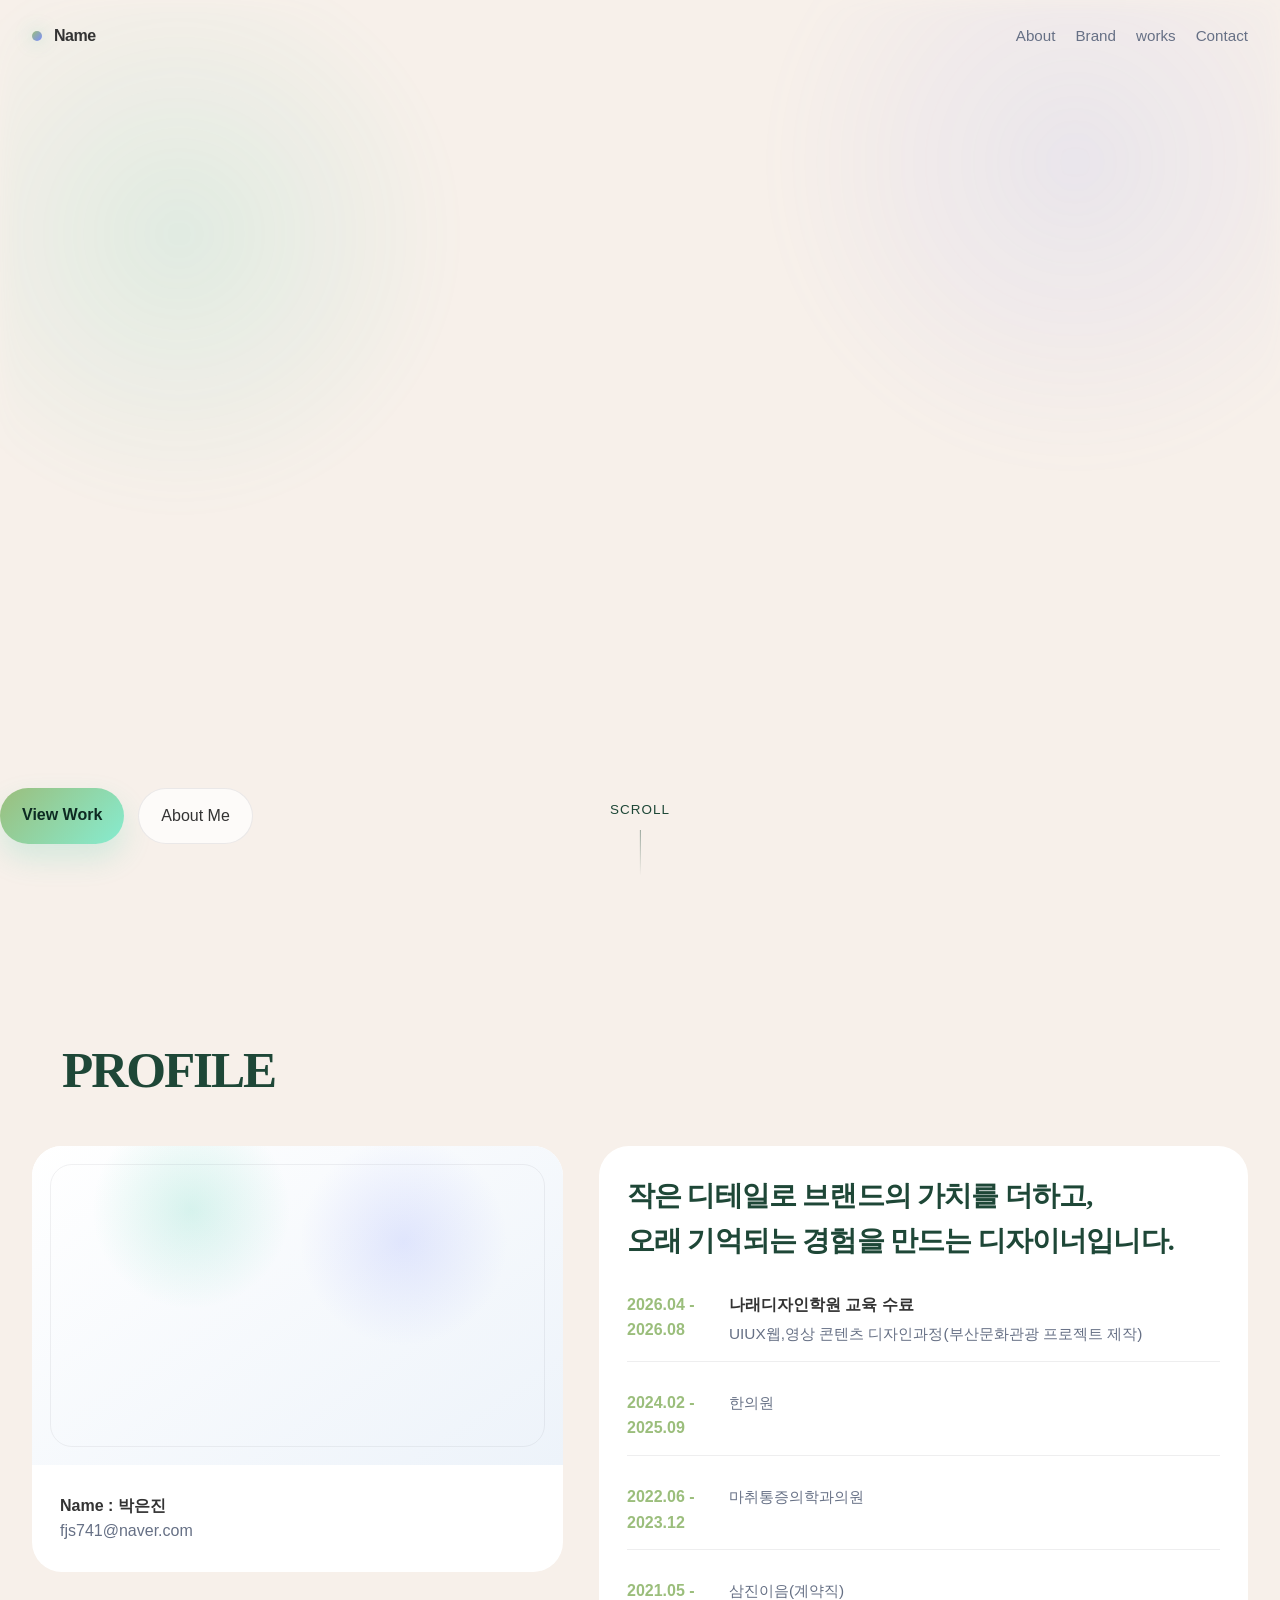
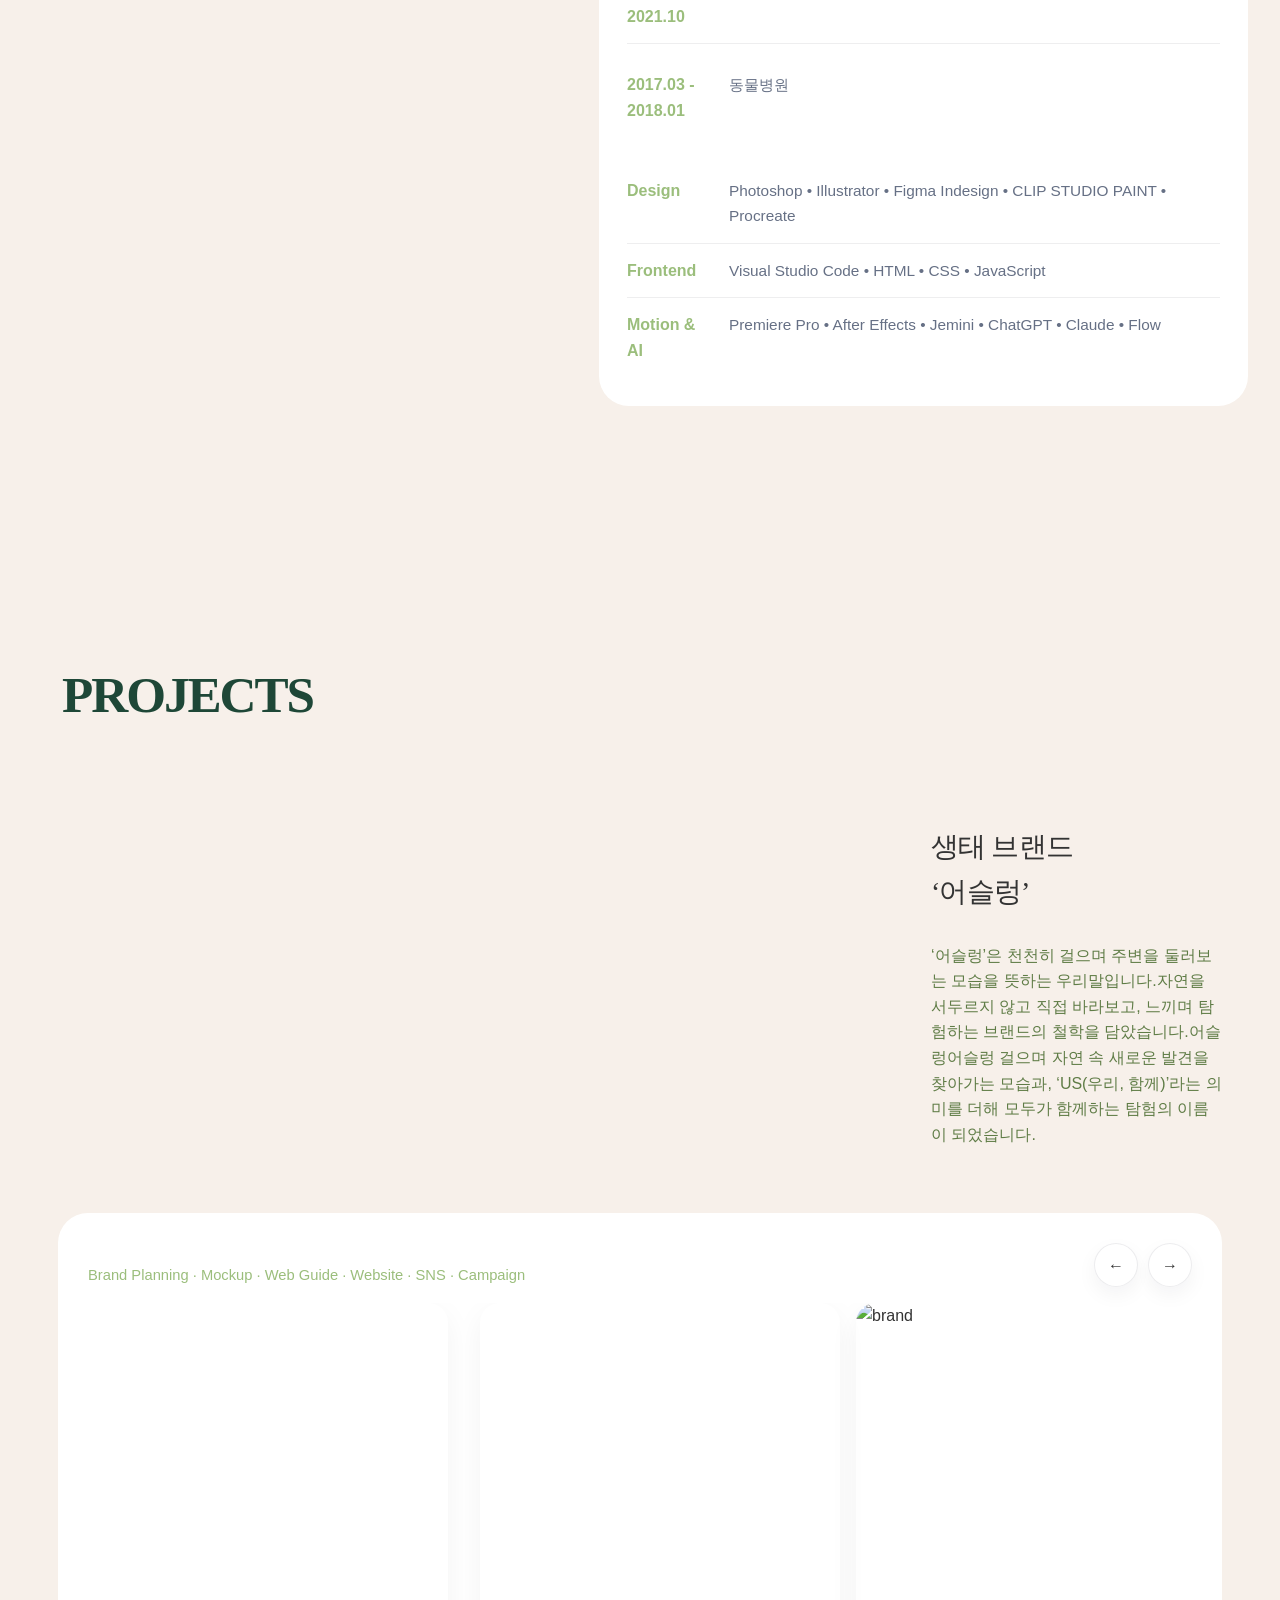
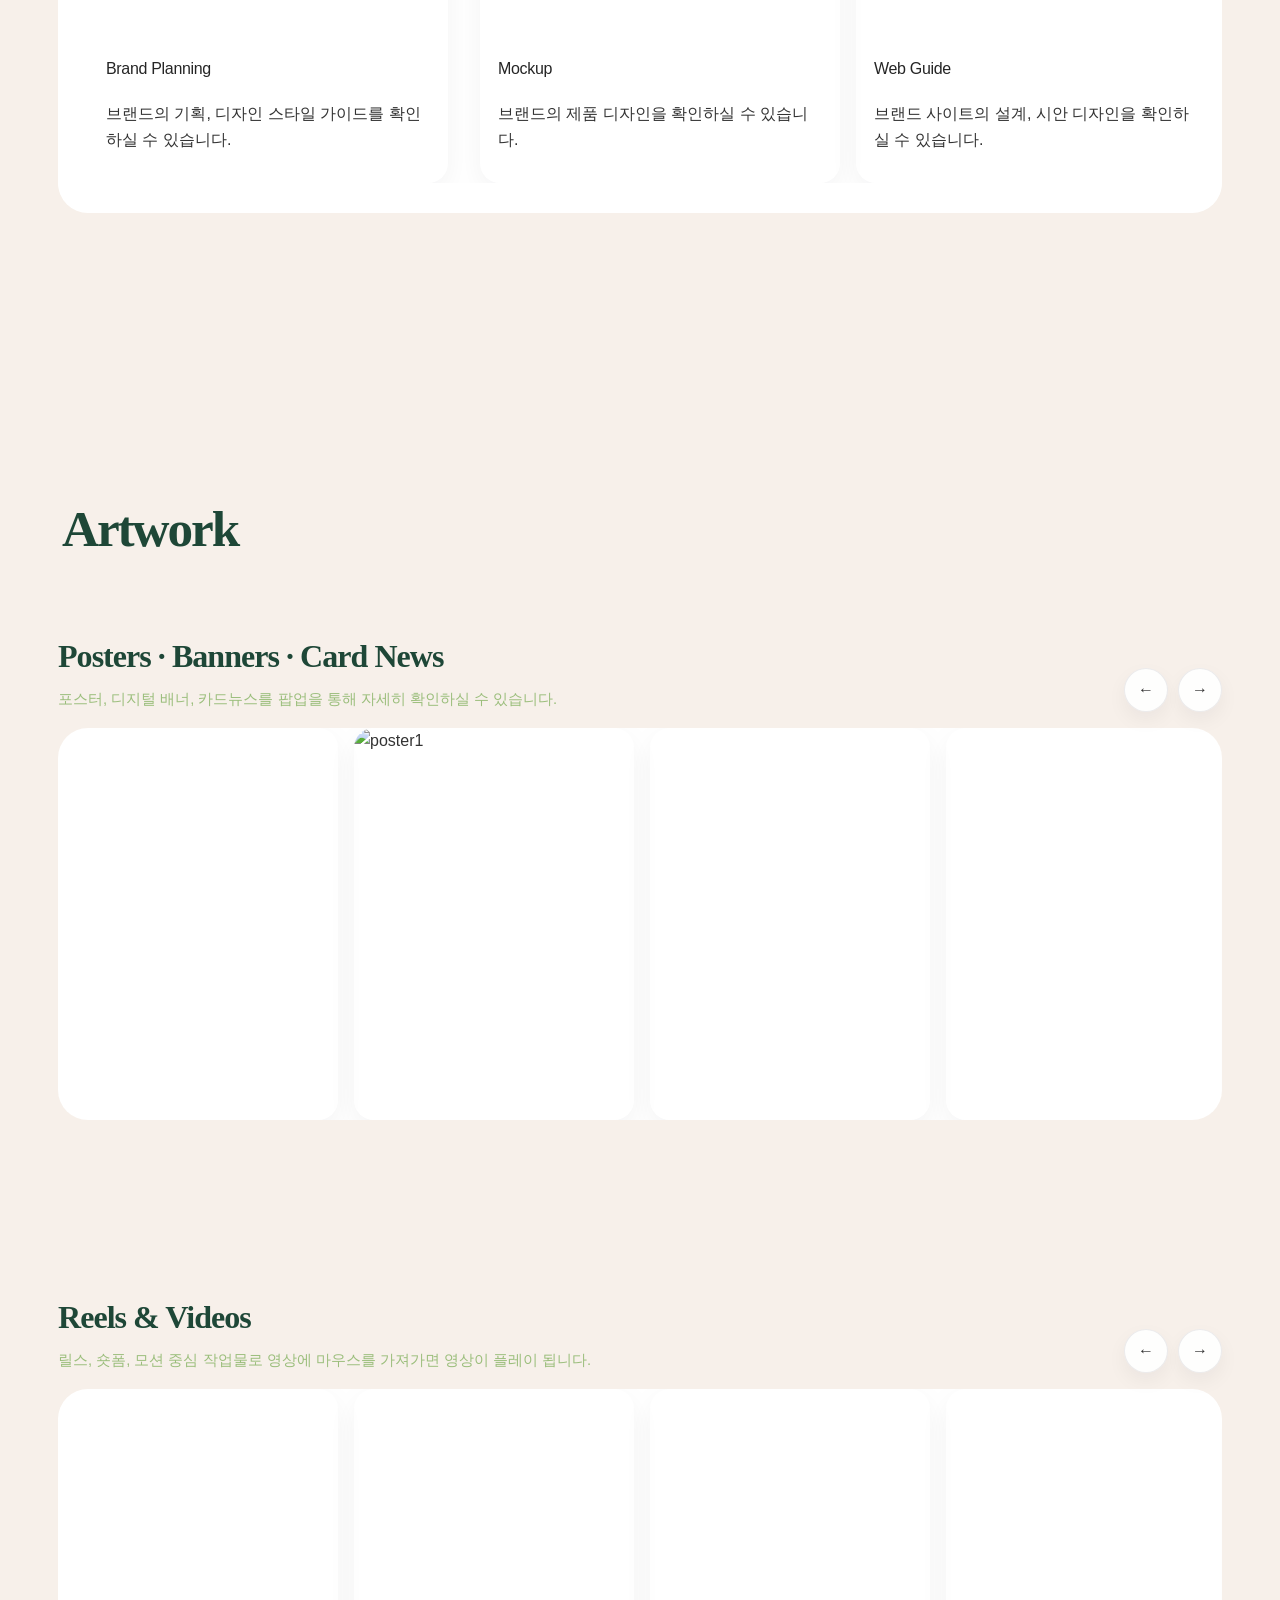
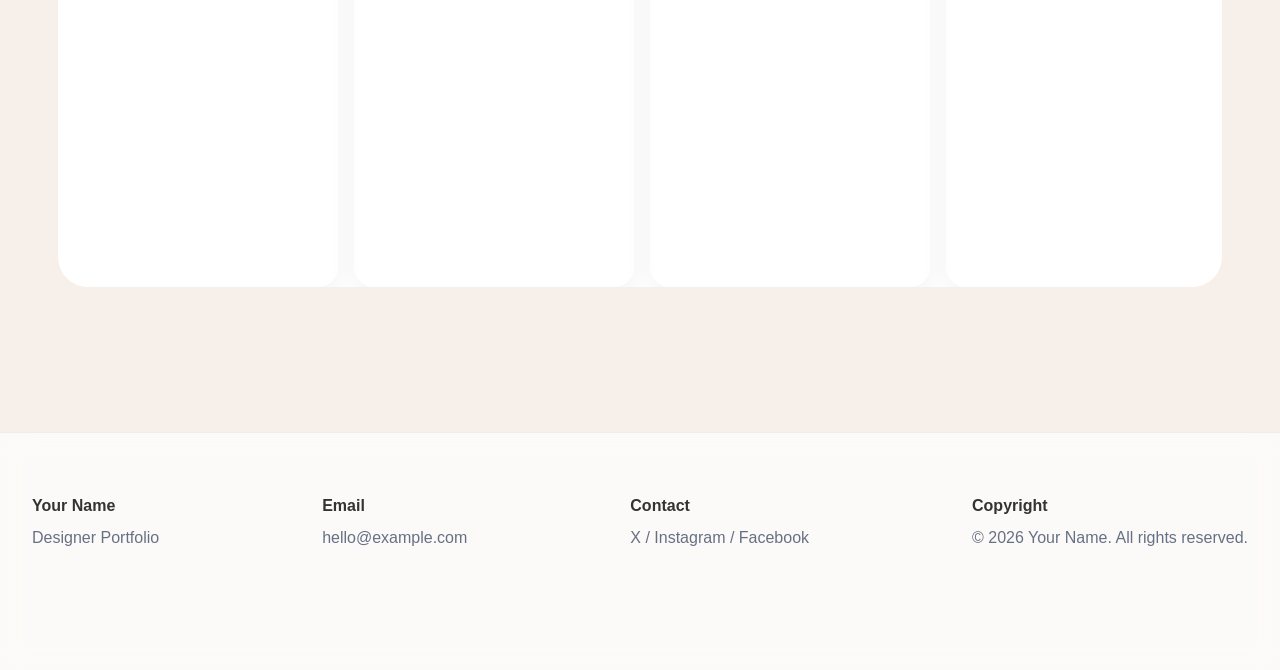
==== index.html @ 39440f7b "start" ====
<!DOCTYPE html>
<html lang="ko">

<head>
  <meta charset="UTF-8" />
  <meta name="viewport" content="width=device-width, initial-scale=1.0" />
  <title>Portfolio</title>
  <link rel="shortcut icon" href="assets/img/favicon.svg" type="image/x-icon">
  <link rel="stylesheet" href="../portpolio/assets/css/webfont">
  <link rel="stylesheet" href="assets/css/style.css">

  <style>
     @font-face {
      font-family: 'SchoolSafeUmbrella';
      src: url('https://cdn.jsdelivr.net/gh/projectnoonnu/noonfonts_2402_keris@1.0/TTHakgyoansimUsanR.woff2') format('woff2');
      font-weight: 400;
      font-display: swap;
    }
    @font-face {
    font-family: 'CookieRun';
    src: url('https://cdn.jsdelivr.net/gh/projectnoonnu/noonfonts_2001@1.1/CookieRun-Regular.woff') format('woff');
    font-weight: normal;
    font-display: swap;
}
  </style>
</head>

<body>
  <header class="site-header" id="siteHeader">
    <nav class="nav">
      <a href="#hero" class="brand">Name</a>
      <div class="nav-links">
        <a href="#about">About</a>
        <a href="#branding">Brand</a>
        <a href="#works">works</a>
        <a href="#contact">Contact</a>
      </div>
    </nav>
  </header>

  <main>
    <section class="hero" id="hero">
      <video class="hero-video" autoplay muted loop playsinline preload="metadata">
        <source src="./assets/video/main_banner.mp4" type="video/mp4" />
      </video>
      <div class="hero-inner">
        <div class="hero-actions">
          <a class="btn btn-primary" href="#branding">View Work</a>
          <a class="btn btn-secondary" href="#about">About Me</a>
        </div>
      </div>

      <div class="scroll-indicator">Scroll</div>
    </section>

    <section class="section" id="about">
      <div class="container">
        <div class="section-head reveal reveal-scale">
          <div>
            <!-- <span class="eyebrow">About</span> -->
            <h2>PROFILE</h2>
          </div>
          <!-- <p>
            단순한 자기소개가 아니라, 경력·작업 방향·도구 역량을 동시에 보여줄 수 있도록 설계한 영역입니다.
          </p> -->
        </div>

        <div class="about-grid">
          <article class="card profile-card reveal reveal-left">
            <div class="profile-media" style="background:
                radial-gradient(circle at 30% 20%, rgba(50,199,161,0.18), transparent 22%),
                radial-gradient(circle at 70% 30%, rgba(123,140,255,0.18), transparent 24%),
                linear-gradient(145deg, #ffffff 0%, #edf3fa 100%);
                position: relative; overflow: hidden;">
              <div style="position:absolute; inset:18px; border:1px solid rgba(17,24,39,0.06); border-radius:22px;">
                <video class="thumb-video" autoplay loop muted playsinline preload="metadata">
                  <source src="./assets/video/portpolio_my.mp4" type="video/mp4" />
                </video>
              </div>
            </div>
            <div class="profile-body">
              <strong>Name : 박은진</strong><br />
              <span style="color: var(--text-muted);">fjs741@naver.com</span>
            </div>
          </article>

          <article class="card about-body reveal reveal-right">
            <h3>작은 디테일로 브랜드의 가치를 더하고,<br>
              오래 기억되는 경험을 만드는 디자이너입니다.</h3>
            <div class="timeline">
              <div class="timeline-item">
                <div class="timeline-year">2026.04 - 2026.08</div>
                <div class="timeline-role">
                  <strong>나래디자인학원 교육 수료</strong>
                  <span>UIUX웹,영상 콘텐츠 디자인과정(부산문화관광 프로젝트 제작)</span>
                </div>
              </div>
              <div class="timeline-item">
                <div class="timeline-year">2024.02 - 2025.09</div>
                <div class="timeline-role">
                  <span>한의원</span>
                </div>
              </div>
              <div class="timeline-item">
                <div class="timeline-year">2022.06 - 2023.12</div>
                <div class="timeline-role">
                  <span>마취통증의학과의원</span>
                </div>
              </div>
              <div class="timeline-item">
                <div class="timeline-year">2021.05 - 2021.10</div>
                <div class="timeline-role">
                  <span>삼진이음(계약직)</span>
                </div>
              </div>
              <div class="timeline-item">
                <div class="timeline-year">2017.03 - 2018.01</div>
                <div class="timeline-role">
                  <span>동물병원</span>
                </div>
              </div>
            </div>

            <div class="skill">
              <div class="timeline-item">
                <div class="timeline-year">Design</div>
                <div class="timeline-role">
                  <span>Photoshop • Illustrator • Figma Indesign • CLIP STUDIO PAINT • Procreate </span>
                </div>
              </div>
              <div class="timeline-item">
                <div class="timeline-year">Frontend</div>
                <div class="timeline-role">
                  <span>Visual Studio Code • HTML • CSS • JavaScript </span>
                </div>
              </div>
              <div class="timeline-item">
                <div class="timeline-year">Motion & AI</div>
                <div class="timeline-role">
                  <span>Premiere Pro • After Effects • Jemini • ChatGPT • Claude • Flow </span>
                </div>
              </div>
            </div>
          </article>
        </div>
      </div>
    </section>

    <section class="section" id="branding">
      <div class="container">
        <div class="section-head reveal reveal-scale">
          <div>
            <!-- <span class="eyebrow">Branding Projects</span> -->
            <h2>PROJECTS</h2>
          </div>
          <!-- <p>
            각 브랜드마다 브랜드기획, 목업, 웹가이드, 웹사이트를 각각 별도 썸네일로 구성하고,
            한 줄 슬라이드 안에서 빠르게 훑어볼 수 있도록 재구성했습니다.
            <br>페이지 이동 후, 좀 더 자세한 작업 내용을 확인할 수 있습니다.
          </p> -->
        </div>

        <div class="brand-stack">
          <section class="card brand-row reveal reveal-scale">
            <div class="brand-info brand1_color">
              <!-- 브랜드별 색상  brand1_color-->


              <!-- <h3>Brand Project 01</h3>
              <p>
                브랜드 컨셉, 비주얼 시스템, 웹 가이드와 웹사이트 결과물을 연결한 프로젝트.
              </p> -->
              <!-- <div class="brand-meta">
                <span class="tag"><a href="#" target="_blank">Identity</a></span>
                <span class="tag"><a href="#" target="_blank">Design BX</a></span>
                <span class="tag"><a href="#" target="_blank">Web Guide</a></span>
                <span class="tag point-color"><a href="#" target="_blank">Web Site</a></span>
                <span class="tag"><a href="#" target="_blank">Video Guide</a></span>
                <span class="tag"><a href="#" target="_blank">App</a></span>
              </div> -->
            </div>

            <!-- 내가 따로 추가한것 -->
            <div class="project-main-box">
              <div class="project-video-box">
                <video autoplay muted loop playsinline preload="metadata">
                  <source src="./assets/video/usreung_intro.mp4" type="video/mp4" />
                </video>
              </div>
              <div class="projecr-main-text-box">
                <p class="poject1">
                  생태 브랜드<br class="title-br">
                  ‘어슬렁’
                  </h3>
                <p class="poject1-sub-text">
                  ‘어슬렁’은 천천히 걸으며 주변을 둘러보는 모습을 뜻하는 우리말입니다.자연을 서두르지 않고 직접 바라보고, 느끼며 탐험하는 브랜드의 철학을 담았습니다.어슬렁어슬렁 걸으며 자연 속
                  새로운 발견을 찾아가는 모습과, ‘US(우리, 함께)’라는
                  의미를 더해 모두가 함께하는 탐험의 이름이 되었습니다.
                </p>
              </div>
            </div>
            <!-- 여기까지 -->

            <div class="brand-project-box">
              <div class="brand-slider-head">
                <span class="brand-slider-title">Brand Planning · Mockup · Web Guide · Website · SNS · Campaign</span>
                <div class="slider-controls">
                  <button class="slider-btn" type="button" data-slider-prev="brandTrack01">←</button>
                  <button class="slider-btn" type="button" data-slider-next="brandTrack01">→</button>
                </div>
              </div>
              <div class="brand-track slider-track" id="brandTrack01">
                <article class="thumb-card brand-thumb">
                  <a href="#" target="_blank">
                    <video class="thumb-video" muted loop playsinline preload="metadata">
                      <source src="assets/video/usr-logo.mp4" type="video/mp4" />
                    </video>

                    <!-- <a href="#" target="_blank">
                    <img src="assets/img/brand_thumbnail_sample.jpg" alt="brand">
                  </a> -->
                    <div class="thumb-overlay">
                      <strong>Brand Planning</strong>
                      <p class="thumb-explanation">브랜드의 기획, 디자인 스타일 가이드를 확인하실 수 있습니다.</p>
                    </div>
                </article>
                </a>
                <article class="thumb-card brand-thumb">
                  <!-- <video class="thumb-video" autoplay muted loop playsinline><source src="assets/brand-02-mockup.mp4" type="video/mp4" /></video> -->
                  <a href="#" target="_blank">
                    <source src="assets/video/usr-logo.mp4" type="video/mp4"/>
                    <div class="thumb-overlay">
                      <strong>Mockup</strong>
                      <p class="thumb-explanation">브랜드의 제품 디자인을 확인하실 수 있습니다.</p>
                    </div>
                  </a>
                </article>

                <article class="thumb-card brand-thumb">
                  <a href="#" target="_blank">
                    <img src="assets/img/brand_thumbnail_sample.jpg" alt="brand">
                    <div class="thumb-overlay">
                      <strong>Web Guide</strong>
                      <p class="thumb-explanation">브랜드 사이트의 설계, 시안 디자인을 확인하실 수 있습니다.</p>
                    </div>
                  </a>
                </article>

                <article class="thumb-card brand-thumb">
                  <!-- <video class="thumb-video" autoplay muted loop playsinline><source src="assets/brand-02-site.mp4" type="video/mp4" /></video> -->
                  <a href="#" target="_blank">
                    <img src="assets/img/brand_thumbnail_sample.jpg" alt="brand">
                    <div class="thumb-overlay">
                      <strong>Website</strong>
                      <p class="thumb-explanation">브랜드 웹사이트를 확인하실 수 있습니다.</p>
                    </div>
                    <div class="thumb-overlay"><strong></strong><span></span></div>
                  </a>
                </article>

                <article class="thumb-card brand-thumb">
                  <a href="#" target="_blank">
                    <img src="assets/img/brand_thumbnail_sample.jpg" alt="brand">
                    <div class="thumb-overlay">
                      <strong>Editorial</strong>
                      <p class="thumb-explanation">브랜드를 확인하실 수 있습니다.</p>
                     
                    </div>
                  </a>
                </article>
              </div>
            </div>
          </section>
        </div>
      </div>
    </section>

    <section class="section" id="works">
      <div class="container">
        <div class="section-head reveal reveal-scale">
          <div>
            <!-- <span class="eyebrow">포스터, 배너, 카드뉴스, 릴스·영상 작업을 구성/span> -->
            <h2>Artwork</h2>
          </div>
          <!-- <p>
            정지형 비주얼 작업은 한 줄 안에서 함께 보여주고, 영상 작업은 별도 행으로 분리해 흐름이 자연스럽도록 정리했습니다.
          </p> -->
        </div>

        <div class="works-stack">
          <section class="card work-row reveal reveal-scale">
            <div class="work-row-head">
              <div>
                <h3>Posters · Banners · Card News</h3>
                <p>포스터, 디지털 배너, 카드뉴스를 팝업을 통해 자세히 확인하실 수 있습니다.</p>
              </div>
              <div class="slider-controls">
                <button class="slider-btn" type="button" data-slider-prev="visualTrack">←</button>
                <button class="slider-btn" type="button" data-slider-next="visualTrack">→</button>
              </div>
            </div>
            <div class="thumb-track slider-track" id="visualTrack">
              <!-- poster / banner / cardnews / reels 모달 전용 큰 이미지는 data-modal-media="assets/img/원하는파일.jpg" 로 직접 지정 -->
              <!-- 카드별 모달 비율은 data-modal-ratio="가로 / 세로" 형식으로 지정: 예) 1200 / 628, 1 / 1, 9 / 16, 1080 / 1350 -->

              <article class="poster-thumb thumb-card modal-card" data-modal-type="poster"
                data-modal-label="Poster Project" data-modal-title="Poster Series A"
                data-modal-description="이벤트 홍보용 포스터 시리즈입니다. 타이포그래피와 무드 중심의 키비주얼 작업입니다." data-modal-role="Poster Design"
                data-modal-tools="Photoshop, Illustrator"
                data-modal-summary="전시/행사 성격의 키비주얼 포스터 시리즈입니다. 메인 타이포와 무드 중심 그래픽으로 메시지를 압축해 전달합니다."
                data-modal-meta1-label="Format" data-modal-meta1-value="A2 Poster / Digital Adaptation"
                data-modal-meta2-label="Client" data-modal-meta2-value="Brand Campaign" data-modal-meta3-label="Year"
                data-modal-meta3-value="2026" data-modal-meta4-label="Concept"
                data-modal-meta4-value="Bold Type / Minimal Mood" data-modal-tags="Typography, Campaign, Key Visual"
                data-modal-note-title="Editable Note"
                data-modal-note="이 영역은 포스터 전용 메모 박스입니다. 전시 개요, 인쇄 사양, 제작 포인트 등으로 자유롭게 수정하면 됩니다."
                data-modal-video="Poster motion teaser area" data-modal-link="https://example.com"
                data-modal-media="assets/img/subway.jpeg" data-modal-ratio="1200 / 628">
                <video class="thumb-video" muted loop playsinline preload="metadata">
                  <source src="./assets/video/subway_banner.mp4" type="video/mp4" />
                </video>
                <div class="thumb-overlay"><strong>Poster Series A</strong><span>Campaign / Event Visual</span></div>
              </article>

              <article class="poster-thumb thumb-card modal-card" data-modal-type="poster" data-modal-label="Poster"
                data-modal-title="Poster Series B" data-modal-description="브랜드 포스터 시리즈입니다."
                data-modal-role="Poster Design" data-modal-tools="Photoshop"
                data-modal-summary="브랜드 무드를 중심으로 전개한 포스터 시리즈입니다." data-modal-meta1-label="Format"
                data-modal-meta1-value="B1 / SNS Poster" data-modal-meta2-label="Client"
                data-modal-meta2-value="Brand Promotion" data-modal-meta3-label="Year" data-modal-meta3-value="2026"
                data-modal-meta4-label="Concept" data-modal-meta4-value="Graphic Mood"
                data-modal-tags="Poster, Branding" data-modal-note-title="Editable Note"
                data-modal-note="포스터 프로젝트 설명을 여기서 직접 바꿀 수 있습니다." data-modal-video="Poster preview"
                data-modal-link="https://example.com" data-modal-media="assets/img/poster1.jpg"
                data-modal-ratio="5 / 7">
                <img src="./assets/img/porster1-1.jpg" alt="poster1">
                <div class="thumb-overlay"><strong>Poster Series B</strong><span>Brand / Promotion</span></div>
              </article>

              <article class="ad-thumb thumb-card modal-card" data-modal-type="banner" data-modal-label="Banner Project"
                data-modal-title="Banner Set A" data-modal-description="디지털 배너 광고 세트입니다."
                data-modal-role="Banner Design" data-modal-tools="Photoshop, Figma"
                data-modal-summary="퍼포먼스 배너와 SNS용 변형 소재를 함께 설계한 배너 세트입니다." data-modal-meta1-label="Platform"
                data-modal-meta1-value="Meta / Web / App" data-modal-meta2-label="Campaign"
                data-modal-meta2-value="Seasonal Promotion" data-modal-meta3-label="Size"
                data-modal-meta3-value="1080x1080 / 1200x628" data-modal-meta4-label="Placement"
                data-modal-meta4-value="Feed / Display / Landing" data-modal-tags="Banner, Performance, SNS"
                data-modal-note-title="Editable Note" data-modal-note="배너는 플랫폼, 사이즈, CTA 방향 등을 이 박스에서 자유롭게 수정하면 됩니다."
                data-modal-video="Banner motion preview" data-modal-link="https://example.com"
                data-modal-media="assets/img/banner_sample.jpeg" data-modal-ratio="1200 / 628">
                <video class="thumb-video" muted loop playsinline preload="metadata">
                  <source src="assets/video/ad_sample_01.mp4" type="video/mp4" />
                </video>
                <div class="thumb-overlay"><strong>Banner Set A</strong><span>Digital Ad System</span></div>
              </article>

              <article class="ad-thumb thumb-card modal-card" data-modal-type="banner" data-modal-label="Banner"
                data-modal-title="Banner Set B" data-modal-description="프로모션 웹 배너 세트입니다."
                data-modal-role="Banner Design" data-modal-tools="Photoshop" data-modal-summary="웹 프로모션 메인/서브 배너 세트입니다."
                data-modal-meta1-label="Platform" data-modal-meta1-value="Website" data-modal-meta2-label="Campaign"
                data-modal-meta2-value="Promotion" data-modal-meta3-label="Size"
                data-modal-meta3-value="PC / Mobile Responsive" data-modal-meta4-label="Placement"
                data-modal-meta4-value="Hero / Mid Banner" data-modal-tags="Banner, Web"
                data-modal-note-title="Editable Note" data-modal-note="배너 프로젝트 설명을 이 텍스트로 바꾸면 됩니다."
                data-modal-video="Banner motion preview" data-modal-link="https://example.com"
                data-modal-media="assets/img/banner_sample.jpeg">
                <video class="thumb-video" muted loop playsinline preload="metadata">
                  <source src="assets/video/ad_sample_01.mp4" type="video/mp4" />
                </video>
                <div class="thumb-overlay"><strong>Banner Set B</strong><span>Web Promotion</span></div>
              </article>

              <article class="cardnews-thumb thumb-card modal-card" data-modal-type="cardnews"
                data-modal-label="Card News Project" data-modal-title="Card News Series A"
                data-modal-description="브랜드 메시지를 카드뉴스 형식으로 재구성한 시리즈입니다. 모달에서 여러 장의 카드뉴스를 순서대로 확인할 수 있습니다."
                data-modal-role="Card News Design" data-modal-tools="Photoshop, Illustrator"
                data-modal-summary="인스타그램 캐러셀 형식의 카드뉴스입니다. 첫 장에서 주제를 제시하고 뒤로 갈수록 정보 흐름이 이어지도록 구성했습니다."
                data-modal-meta1-label="Topic" data-modal-meta1-value="Brand Story" data-modal-meta2-label="Pages"
                data-modal-meta2-value="7 Pages" data-modal-meta3-label="Flow"
                data-modal-meta3-value="Cover → Info → CTA" data-modal-meta4-label="Style"
                data-modal-meta4-value="Editorial Carousel" data-modal-tags="Card News, Carousel, Storytelling"
                data-modal-note-title="Editable Note"
                data-modal-note="카드뉴스는 페이지 흐름, 표지 방향, 정보 구성 방식 등을 이 박스에서 자유롭게 수정할 수 있습니다."
                data-modal-video="Card news preview" data-modal-link="https://example.com"
                data-modal-images="assets/img/CardNews1.png|assets/img/CardNews2.png|assets/img/CardNews3.png|assets/img/CardNews4.png|assets/img/CardNews5.png|assets/img/CardNews6.png|assets/img/CardNews7.png"
                data-modal-ratio="4 / 5">
                <div class="thumb-image">
                  <img src="assets/img/CardNews1.png" alt="card news">
                </div>
                <div class="thumb-overlay"><strong>Card News Series A</strong><span>Brand Story / Slide Deck</span>
                </div>
              </article>

              <article class="cardnews-thumb thumb-card modal-card" data-modal-type="cardnews"
                data-modal-label="Card News" data-modal-title="Card News Series B"
                data-modal-description="프로모션 콘텐츠를 정보형 카드뉴스로 정리한 작업입니다." data-modal-role="Card News Design"
                data-modal-tools="Photoshop, Figma" data-modal-summary="정보 전달 중심의 프로모션 카드뉴스입니다."
                data-modal-meta1-label="Topic" data-modal-meta1-value="Promotion" data-modal-meta2-label="Pages"
                data-modal-meta2-value="7 Pages" data-modal-meta3-label="Flow"
                data-modal-meta3-value="Intro → Detail → CTA" data-modal-meta4-label="Style"
                data-modal-meta4-value="Clean Info Layout" data-modal-tags="Promotion, Information"
                data-modal-note-title="Editable Note" data-modal-note="카드뉴스 프로젝트용 자유 메모 영역입니다."
                data-modal-video="Card news preview" data-modal-link="https://example.com"
                data-modal-images="assets/img/CardNews1.png|assets/img/CardNews2.png|assets/img/CardNews3.png|assets/img/CardNews4.png|assets/img/CardNews5.png|assets/img/CardNews6.png|assets/img/CardNews7.png">
                <div class="thumb-image">
                  <img src="assets/img/CardNews1.png" alt="card news">
                </div>
                <div class="thumb-overlay"><strong>Card News Series B</strong><span>Promotion / Information</span></div>
              </article>





            </div>
          </section>

          <section class="card work-row reveal reveal-scale">
            <div class="work-row-head">
              <div>
                <h3>Reels & Videos</h3>
                <p>릴스, 숏폼, 모션 중심 작업물로 영상에 마우스를 가져가면 영상이 플레이 됩니다.</p>
              </div>
              <div class="slider-controls">
                <button class="slider-btn" type="button" data-slider-prev="videoTrack">←</button>
                <button class="slider-btn" type="button" data-slider-next="videoTrack">→</button>
              </div>
            </div>
            <div class="thumb-track slider-track" id="videoTrack">
              <article class="reels-thumb thumb-card modal-card" data-modal-type="reels"
                data-modal-title="Reel Project A"
                data-modal-description="숏폼 중심의 브랜드 릴스 프로젝트입니다. 모션 리듬과 메시지 전달을 고려해 구성했습니다."
                data-modal-role="Motion Design / Reel Editing" data-modal-tools="Premiere Pro, After Effects"
                data-modal-meta1-label="Format" data-modal-meta1-value="9:16 Vertical" data-modal-meta2-label="Duration"
                data-modal-meta2-value="15 sec" data-modal-tags="Reels, Short-form, Motion"
                data-modal-note-title="Editable Note"
                data-modal-note="릴스 전용 모달 템플릿입니다. 영상 콘셉트, 후킹 포인트, 자막 구성 등을 자유롭게 수정하세요."
                data-modal-link="https://example.com" data-modal-media="assets/video/Reels_sample_01.mp4"
                data-modal-ratio="9 / 16">
                <video class="thumb-video" muted loop playsinline preload="metadata">
                  <source src="assets/video/Reels_sample_01.mp4" type="video/mp4" />
                </video>
                <div class="thumb-play-button" aria-hidden="true">
                  <span class="thumb-play-icon"></span>
                </div>
                <div class="thumb-overlay">
                  <strong>Reel Project A</strong>
                  <span>Short-form Motion</span>
                </div>
              </article>

              <article class="reels-thumb thumb-card modal-card" data-modal-type="reels"
                data-modal-title="Reel Project B" data-modal-description="캠페인 메시지를 짧은 영상으로 압축한 릴스 작업입니다."
                data-modal-role="Campaign Motion" data-modal-tools="Premiere Pro" data-modal-meta1-label="Format"
                data-modal-meta1-value="9:16 Vertical" data-modal-meta2-label="Duration" data-modal-meta2-value="12 sec"
                data-modal-tags="Campaign, Reels" data-modal-note-title="Editable Note"
                data-modal-note="릴스 B 설명을 이 영역에서 직접 수정할 수 있습니다." data-modal-link="https://example.com"
                data-modal-media="assets/video/Reels_sample_01.mp4">
                <video class="thumb-video" muted loop playsinline preload="metadata">
                  <source src="assets/video/Reels_sample_01.mp4" type="video/mp4" />
                </video>
                <div class="thumb-play-button" aria-hidden="true">
                  <span class="thumb-play-icon"></span>
                </div>
                <div class="thumb-overlay">
                  <strong>Reel Project B</strong>
                  <span>Campaign Motion</span>
                </div>
              </article>

              <article class="reels-thumb thumb-card modal-card" data-modal-type="reels"
                data-modal-title="Reel Project C" data-modal-description="브랜드 무드를 강조한 숏폼 영상입니다."
                data-modal-role="Brand Motion" data-modal-tools="Premiere Pro" data-modal-meta1-label="Format"
                data-modal-meta1-value="9:16 Vertical" data-modal-meta2-label="Duration" data-modal-meta2-value="10 sec"
                data-modal-tags="Brand Reel, Motion" data-modal-note-title="Editable Note"
                data-modal-note="브랜드 릴스 C에 대한 메모를 자유롭게 기입하세요." data-modal-link="https://example.com"
                data-modal-media="assets/video/Reels_sample_01.mp4">
                <video class="thumb-video" muted loop playsinline preload="metadata">
                  <source src="assets/video/Reels_sample_01.mp4" type="video/mp4" />
                </video>
                <div class="thumb-play-button" aria-hidden="true">
                  <span class="thumb-play-icon"></span>
                </div>
                <div class="thumb-overlay">
                  <strong>Reel Project C</strong>
                  <span>Brand Reel</span>
                </div>
              </article>

              <article class="reels-thumb thumb-card modal-card" data-modal-type="reels"
                data-modal-title="Reel Project D" data-modal-description="광고성 메시지를 중심으로 한 모션 릴스입니다."
                data-modal-role="Ad Motion" data-modal-tools="Premiere Pro" data-modal-meta1-label="Format"
                data-modal-meta1-value="9:16 Vertical" data-modal-meta2-label="Duration" data-modal-meta2-value="20 sec"
                data-modal-tags="Ad Motion, Short-form" data-modal-note-title="Editable Note"
                data-modal-note="광고 릴스 D 설명을 수정하세요." data-modal-link="https://example.com"
                data-modal-media="assets/video/Reels_sample_01.mp4">
                <video class="thumb-video" muted loop playsinline preload="metadata">
                  <source src="assets/video/Reels_sample_01.mp4" type="video/mp4" />
                </video>
                <div class="thumb-play-button" aria-hidden="true">
                  <span class="thumb-play-icon"></span>
                </div>
                <div class="thumb-overlay">
                  <strong>Reel Project D</strong>
                  <span>Ad Motion</span>
                </div>
              </article>

              <article class="reels-thumb thumb-card modal-card" data-modal-type="reels"
                data-modal-title="Reel Project E" data-modal-description="브랜드 인트로 성격의 영상 작업입니다."
                data-modal-role="Intro Motion" data-modal-tools="Premiere Pro" data-modal-meta1-label="Format"
                data-modal-meta1-value="9:16 Vertical" data-modal-meta2-label="Duration" data-modal-meta2-value="08 sec"
                data-modal-tags="Intro, Reels" data-modal-note-title="Editable Note"
                data-modal-note="인트로 릴스 E에 대한 설명입니다." data-modal-link="https://example.com"
                data-modal-media="assets/video/Reels_sample_01.mp4">
                <video class="thumb-video" muted loop playsinline preload="metadata">
                  <source src="assets/video/Reels_sample_01.mp4" type="video/mp4" />
                </video>
                <div class="thumb-play-button" aria-hidden="true">
                  <span class="thumb-play-icon"></span>
                </div>
                <div class="thumb-overlay">
                  <strong>Reel Project E</strong>
                  <span>Brand Intro</span>
                </div>
              </article>

              <article class="reels-thumb thumb-card modal-card" data-modal-type="reels"
                data-modal-title="Reel Project F" data-modal-description="브랜드 인트로 영상 확장 버전입니다."
                data-modal-role="Motion Design" data-modal-tools="Premiere Pro" data-modal-meta1-label="Format"
                data-modal-meta1-value="9:16 Vertical" data-modal-meta2-label="Duration" data-modal-meta2-value="18 sec"
                data-modal-tags="Brand Intro, Reel" data-modal-note-title="Editable Note"
                data-modal-note="릴스 F 전용 설명 영역입니다." data-modal-link="https://example.com"
                data-modal-media="assets/video/Reels_sample_01.mp4">
                <video class="thumb-video" muted loop playsinline preload="metadata">
                  <source src="assets/video/Reels_sample_01.mp4" type="video/mp4" />
                </video>
                <div class="thumb-play-button" aria-hidden="true">
                  <span class="thumb-play-icon"></span>
                </div>
                <div class="thumb-overlay">
                  <strong>Reel Project F</strong>
                  <span>Brand Intro</span>
                </div>
              </article>
              <!-- <article class="reels-thumb thumb-card modal-card" data-modal-title="Reel Project F"
                data-modal-description="브랜드 인트로 영상입니다." data-modal-role="Motion Design / Short-form"
                data-modal-tools="Premiere Pro, AI Video" data-modal-video="Reel preview area"
                data-modal-link="https://example.com">
                <video class="thumb-video" muted loop playsinline preload="metadata">
                  <source src="assets/video/Reels_sample_01.mp4" type="video/mp4" />
                </video>
                <div class="thumb-play-button" aria-hidden="true">
                  <span class="thumb-play-icon"></span>
                </div>
                <div class="thumb-overlay">
                  <strong>Reel Project F</strong>
                  <span>Brand Intro</span>
                </div>
              </article> -->
            </div>
          </section>
        </div>
      </div>
    </section>
  </main>

  <footer class="site-footer" id="contact">
    <div class="footer-grid">
      <div><strong>Your Name</strong><span>Designer Portfolio</span></div>
      <div><strong>Email</strong><a href="mailto:hello@example.com">hello@example.com</a></div>
      <div><strong>Contact</strong><span>X / Instagram / Facebook</span></div>
      <div><strong>Copyright</strong><span>© 2026 Your Name. All rights reserved.</span></div>
    </div>
  </footer>


  <div class="modal" id="portfolioModal" aria-hidden="true" role="dialog" aria-modal="true">
    <div class="modal-dialog">
      <button class="modal-close" type="button" aria-label="닫기">✕</button>
      <div class="modal-content">
        <div class="modal-gallery">
          <div class="modal-hero-wrap">
            <button class="modal-nav modal-nav-prev" id="modalPrev" type="button" aria-label="이전 이미지">←</button>
            <div class="modal-hero-media" id="modalHeroMedia">Main Preview</div>
            <button class="modal-nav modal-nav-next" id="modalNext" type="button" aria-label="다음 이미지">→</button>
            <div class="modal-page-indicator" id="modalPageIndicator">1 / 1</div>
          </div>
          <div class="modal-thumbs" id="modalThumbs">
            <div class="modal-thumb">Mockup 01</div>
            <div class="modal-thumb">Mockup 02</div>
            <div class="modal-thumb">Wireframe</div>
          </div>
        </div>

        <div class="modal-body" id="modalDynamicBody"></div>
      </div>
    </div>
  </div>

  <!-- ===== Modal layout templates: poster / banner / cardnews / reels 를 각각 직접 수정하세요 ===== -->
  <template id="modalTemplatePoster">
    <span class="modal-type-badge" data-field="badgeLabel">Poster Project</span>
    <div class="modal-summary-card">
      <strong data-field="title">Project Title</strong>
      <p data-field="description">Project description</p>
    </div>
    <div class="modal-meta-grid">
      <div class="modal-meta-card">
        <strong>Role</strong>
        <span data-field="role">Poster Design</span>
      </div>
      <div class="modal-meta-card">
        <strong>Tools</strong>
        <span data-field="tools">Photoshop, Illustrator</span>
      </div>

      <div>
        <strong style="display:block; margin-bottom:10px;">Keywords</strong>
        <div class="modal-tag-list" data-list="tags"></div>
      </div>


    </div>
  </template>

  <template id="modalTemplateBanner">
    <span class="modal-type-badge" data-field="badgeLabel">Banner Project</span>
    <div class="modal-summary-card">
      <strong data-field="title">Project Title</strong>
      <p data-field="description">Project description</p>
    </div>
    <div class="modal-meta-grid">
      <div class="modal-meta-card">
        <strong>Role</strong>
        <span data-field="role">Banner Design</span>
      </div>
      <div class="modal-meta-card">
        <strong>Tools</strong>
        <span data-field="tools">Photoshop, Figma</span>
      </div>

    </div>

    <div>
      <strong style="display:block; margin-bottom:10px;">Keywords</strong>
      <div class="modal-tag-list" data-list="tags"></div>
    </div>

  </template>

  <template id="modalTemplateCardnews">
    <span class="modal-type-badge" data-field="badgeLabel">Card News Project</span>
    <div class="modal-summary-card">
      <strong data-field="title">Project Title</strong>
      <p data-field="description">Project description</p>
    </div>

    <div class="modal-meta-card">
      <strong>Tools</strong>
      <span data-field="tools">Photoshop, Figma</span>
    </div>

    </div>

    <div>
      <strong style="display:block; margin-bottom:10px;">Keywords</strong>
      <div class="modal-tag-list" data-list="tags"></div>
    </div>

    <div class="modal-actions">
      <!-- <a class="modal-link" id="modalLink" href="#" target="_blank" rel="noreferrer noopener">Visit Website</a> -->
      <a class="modal-action-link" id="modalSubLink" href="#" target="_blank" rel="noreferrer noopener">View
        Campaign</a>
    </div>
  </template>

  <template id="modalTemplateReels">
    <span class="modal-type-badge" data-field="badgeLabel">Reels · Video Project</span>
    <div class="modal-summary-card">
      <strong data-field="title">Project Title</strong>
      <p data-field="description">Project description</p>
    </div>
    <div class="modal-meta-grid">
      <div class="modal-meta-card">
        <strong>Role</strong>
        <span data-field="role">Motion Design</span>
      </div>
      <div class="modal-meta-card">
        <strong>Tools</strong>
        <span data-field="tools">Premiere Pro, After Effects</span>
      </div>
      <div class="modal-meta-card">
        <strong data-field="meta1Label">Format</strong>
        <span data-field="meta1Value">9:16 Reel</span>
      </div>
      <div class="modal-meta-card">
        <strong data-field="meta2Label">Duration</strong>
        <span data-field="meta2Value">15s</span>
      </div>
    </div>
    <div>
      <strong style="display:block; margin-bottom:10px;">Keywords</strong>
      <div class="modal-tag-list" data-list="tags"></div>
    </div>
    <div class="modal-note-box">
      <strong data-field="noteTitle">Editable Note</strong>
      <p data-field="note">릴스/영상 프로젝트에 대한 설명, 연출 포인트, 업로드 채널 등을 자유롭게 수정하세요.</p>
    </div>
    <div class="modal-actions">
      <a class="modal-link" id="modalLink" href="#" target="_blank" rel="noreferrer noopener">View Project</a>
      <a class="modal-action-link" id="modalSubLink" href="#" target="_blank" rel="noreferrer noopener">Open Channel</a>
    </div>
  </template>

  <template id="modalTemplateDefault">
    <span class="modal-type-badge" data-field="badgeLabel">Project Detail</span>
    <div class="modal-summary-card">
      <strong data-field="title">Project Title</strong>
      <p data-field="description">Project description</p>
    </div>
    <div class="modal-meta-grid">
      <div class="modal-meta-card">
        <strong>Role</strong>
        <span data-field="role">Role information</span>
      </div>
      <div class="modal-meta-card">
        <strong>Tools</strong>
        <span data-field="tools">Tool information</span>
      </div>
      <div class="modal-meta-card">
        <strong data-field="meta1Label">Info 01</strong>
        <span data-field="meta1Value">Value 01</span>
      </div>
      <div class="modal-meta-card">
        <strong data-field="meta2Label">Info 02</strong>
        <span data-field="meta2Value">Value 02</span>
      </div>
    </div>
    <div class="modal-note-box">
      <strong>Summary</strong>
      <p data-field="summary">Summary text</p>
    </div>
    <div>
      <strong style="display:block; margin-bottom:10px;">Keywords</strong>
      <div class="modal-tag-list" data-list="tags"></div>
    </div>
    <div class="modal-note-box">
      <strong data-field="noteTitle">Editable Note</strong>
      <p data-field="note">Write any note here.</p>
    </div>
    <div class="modal-actions">
      <a class="modal-link" id="modalLink" href="#" target="_blank" rel="noreferrer noopener">Visit Website</a>
      <a class="modal-action-link" id="modalSubLink" href="#" target="_blank" rel="noreferrer noopener">View Detail</a>
    </div>
  </template>

  <script src="assets/js/script.js"></script>


</body>

</html>
---- assets/css/style.css ----
/* font-family: 'SchoolSafeUmbrella'; */

:root {
  --bg: #f7f8fb;
  --bg-soft: #ffffff;
  --surface: rgba(255, 255, 255, 0.82);
  --surface-strong: rgba(255, 255, 255, 0.96);
  --text: #333;
  --text-muted: #667085;
  --line: rgba(17, 24, 39, 0.09);
  --accent: #9BBE7C;
  --accent-2: #7b8cff;
  --shadow: 0 18px 50px rgba(15, 23, 42, 0.08);
  --radius-lg: 28px;
  --radius-md: 20px;
  --radius-sm: 14px;
  --container: min(1600px, calc(100% - 64px));
  --transition: 320ms cubic-bezier(.2, .8, .2, 1);
  --nav-h: 84px;
  --main_text: #1E4737;
  --main-bacground: #F7F0EA
}

* {
  box-sizing: border-box;
}

ul,
ol {
  list-style: none;
}

html {
  scroll-behavior: auto;
}

body {
  margin: 0;
  font-family: -apple-system, BlinkMacSystemFont, "Segoe UI", Roboto, "Noto Sans KR", sans-serif;
  /* background:
    radial-gradient(circle at top right, rgba(50, 199, 161, 0.09), transparent 24%),
    radial-gradient(circle at 12% 10%, rgba(123, 140, 255, 0.08), transparent 18%),
    linear-gradient(180deg, #ffffff 0%, #f7f8fb 44%, #ffffff 100%); */
  background-color: var(--main-bacground);
  color: var(--text);
  line-height: 1.6;
  overflow-x: hidden;
}

img,
video {
  display: block;
  max-width: 100%;
}

a {
  color: inherit;
  text-decoration: none;
}

button {
  font: inherit;
}

.container {
  width: var(--container);
  margin: 0 auto;
}

.section {
  padding: 120px 0;
  position: relative;
  scroll-margin-top: calc(var(--nav-h) + 24px);
}

/*내가추가한것들 */
h2 {
  font-family: 'SchoolSafeUmbrella';
  color: #1E4737;
}

h3 {
  font-family: 'SchoolSafeUmbrella';
  color: var(--main_text);
}

.about-body {
  background-color: #fff;
  border-radius: 30px;
}

.profile-card {
  background-color: #fff;
  border-radius: 30px;
}

.project-main-box {
  display: flex;
  flex-wrap: wrap;
  align-items: center;
  gap: 5%;
  padding-bottom: 50px;
}

.project-video-box {
  flex: 70%;
}

.project-video-box video {
  border-radius: 30px;
}

.projecr-main-text-box {
  flex: 25%;
}

.thumb-video {
  border-radius: 20px;
  overflow: clip;
}

.poject1 {
  color: var(--text);
  font-size: 1.75rem;
  letter-spacing: -0.03em;
  font-family: 'CookieRun';
}

.poject1-sub-text {
  color: #5F7C46;
}

/* 여기까지 */

.eyebrow {
  display: inline-flex;
  align-items: center;
  gap: 8px;
  padding: 8px 14px;
  border: 1px solid var(--line);
  border-radius: 999px;
  color: #111827;
  font-size: 0.875rem;
  letter-spacing: 0.02em;
  background: rgba(255, 255, 255, 0.72);
  /* background: #86ecd0; */
  backdrop-filter: blur(10px);
  box-shadow: 0 8px 20px rgba(15, 23, 42, 0.04);
}

.section-head {
  display: flex;
  justify-content: space-between;
  align-items: end;
  gap: 24px;
  margin-bottom: 40px;
}

.section-head h2 {
  margin: 14px 0 0;
  font-size: clamp(2rem, 4vw, 3.5rem);
  line-height: 1.4;
  letter-spacing: -0.04em;
  padding-left: 30px;
}

.section-head p {
  max-width: 540px;
  color: var(--text-muted);
  margin: 0;
}

.site-header {
  position: fixed;
  inset: 0 0 auto 0;
  z-index: 50;
  padding: 18px 0;
  transition:
    background var(--transition),
    border-color var(--transition),
    backdrop-filter var(--transition),
    box-shadow var(--transition);
}

.site-header.scrolled {
  background: rgba(255, 255, 255, 0.78);
  border-bottom: 1px solid rgba(17, 24, 39, 0.06);
  backdrop-filter: blur(16px);
  box-shadow: 0 10px 30px rgba(15, 23, 42, 0.05);
}

.nav {
  width: var(--container);
  max-width: 1600px;
  margin: 0 auto;
  display: flex;
  align-items: center;
  justify-content: space-between;
  gap: 20px;
}

.brand {
  font-weight: 700;
  letter-spacing: -0.03em;
  font-size: 1rem;
  display: inline-flex;
  align-items: center;
  gap: 12px;
}

.brand::before {
  content: "";
  width: 10px;
  height: 10px;
  border-radius: 999px;
  background: linear-gradient(135deg, var(--accent), var(--accent-2));
  box-shadow: 0 0 18px rgba(50, 199, 161, 0.35);
}

.nav-links {
  display: flex;
  gap: 20px;
  align-items: center;
  color: var(--text-muted);
  font-size: 0.95rem;
}

.nav-links a {
  position: relative;
  padding: 6px 0;
  transition: color var(--transition), transform var(--transition);
}

.nav-links a::after {
  content: "";
  position: absolute;
  left: 0;
  bottom: 0;
  width: 100%;
  height: 1px;
  background: linear-gradient(90deg, var(--accent), transparent);
  transform: scaleX(0);
  transform-origin: left;
  transition: transform var(--transition);
}

.nav-links a:hover,
.nav-links a:focus-visible {
  color: var(--text);
  transform: translateY(-1px);
}

.nav-links a:hover::after,
.nav-links a:focus-visible::after {
  transform: scaleX(1);
}

.hero {
  min-height: 100svh;
  display: grid;
  align-items: end;
  padding: 118px 0 56px;
  position: relative;
  overflow: clip;
  isolation: isolate;
}

.hero::before {
  content: "";
  position: absolute;
  inset: 0;
  background:
    radial-gradient(circle at 14% 26%, rgba(50, 199, 161, 0.11), transparent 22%),
    radial-gradient(circle at 84% 18%, rgba(123, 140, 255, 0.10), transparent 24%);
  filter: blur(10px);
  pointer-events: none;
  animation: heroGlow 10s ease-in-out infinite alternate;
}

.hero-video {
  position: absolute;
  inset: 0;
  width: 100%;
  height: 100%;
  object-fit: cover;
  /* opacity: 0.08; */
  /* filter: saturate(1.02) contrast(1.02);
      transform: scale(1.05);
      animation: heroVideoFloat 16s ease-in-out infinite alternate;
      background:
        radial-gradient(circle at 20% 20%, rgba(50, 199, 161, 0.10), transparent 26%),
        radial-gradient(circle at 78% 24%, rgba(123, 140, 255, 0.12), transparent 24%),
        linear-gradient(135deg, #ffffff 0%, #f4f7fb 52%, #eef3fb 100%); */
}

/* .hero-overlay {
      position: absolute;
      inset: 0;
      background:
        linear-gradient(to bottom, rgba(255, 255, 255, 0.16), rgba(247, 248, 251, 0.92)),
        linear-gradient(112deg, rgba(255, 255, 255, 0.88) 12%, rgba(255, 255, 255, 0.30) 50%, rgba(247, 248, 251, 0.86) 100%);
    } */

.hero-gridline {
  position: absolute;
  inset: 0;
  background-image:
    linear-gradient(rgba(17, 24, 39, 0.04) 1px, transparent 1px),
    linear-gradient(90deg, rgba(17, 24, 39, 0.04) 1px, transparent 1px);
  background-size: 72px 72px;
  opacity: 0.35;
  mask-image: linear-gradient(to bottom, rgba(0, 0, 0, 0.9), transparent 84%);
  pointer-events: none;
}

.hero-inner {
  position: relative;
  z-index: 1;
  width: min(1600px, calc(100% - 64px));
  margin: 0 auto;
  display: grid;
  grid-template-columns: minmax(520px, 0.9fr) minmax(760px, 1.1fr);
  gap: 56px;
  align-items: center;
  justify-content: center;
}

.hero-copy {
  max-width: 680px;
  width: 100%;
  position: relative;
  z-index: 2;
  justify-self: stretch;
  text-align: left;
  padding-left: 0;
}

.hero-copy h1 {
  margin: 16px 0 20px;
  font-size: clamp(4.2rem, 7.2vw, 7.9rem);
  line-height: 0.88;
  letter-spacing: -0.085em;
  max-width: 7.4ch;
  text-wrap: balance;
}

.hero-line {
  display: block;
  overflow: hidden;
}

.hero-line>span {
  display: inline-block;
  line-height: 1.1em;
  transform: translateY(112%);
  opacity: 0;
  animation: heroLineUp 900ms cubic-bezier(.2, .8, .2, 1) forwards;
}

.hero-line:nth-child(1)>span {
  animation-delay: 120ms;
}

.hero-line:nth-child(2)>span {
  animation-delay: 250ms;
}

.hero-line:nth-child(3)>span {
  animation-delay: 380ms;
}

.hero-copy p {
  max-width: 52ch;
  color: var(--text-muted);
  font-size: clamp(1rem, 1.45vw, 1.14rem);
  margin: 0 0 32px;
  opacity: 0;
  transform: translateY(18px);
  animation: heroFadeUp 900ms cubic-bezier(.2, .8, .2, 1) 620ms forwards;
}

.hero-actions {
  display: flex;
  gap: 14px;
  flex-wrap: wrap;
  opacity: 0;
  transform: translateY(18px);
  animation: heroFadeUp 900ms cubic-bezier(.2, .8, .2, 1) 760ms forwards;
}

.btn {
  appearance: none;
  border: 0;
  border-radius: 999px;
  padding: 14px 22px;
  cursor: pointer;
  transition: transform var(--transition), opacity var(--transition), background var(--transition), border-color var(--transition), box-shadow var(--transition);
}

.btn:hover {
  transform: translateY(-2px);
}

.btn-primary {
  background: linear-gradient(135deg, var(--accent), #86ecd0);
  color: #0d2a22;
  font-weight: 700;
  box-shadow: 0 14px 30px rgba(50, 199, 161, 0.18);
}

.btn-primary:hover {
  box-shadow: 0 20px 34px rgba(50, 199, 161, 0.24);
}

.btn-secondary {
  background: rgba(255, 255, 255, 0.7);
  color: var(--text);
  border: 1px solid rgba(17, 24, 39, 0.08);
  backdrop-filter: blur(12px);
}

.hero-visual {
  position: relative;
  min-height: 720px;
  width: 100%;
  display: grid;
  align-items: center;
  justify-self: stretch;
  opacity: 0;
  transform: translateY(22px) scale(0.985);
  animation: heroFadeUpScale 1100ms cubic-bezier(.2, .8, .2, 1) 380ms forwards;
}

.hero-frame {
  position: relative;
  min-height: 720px;
  width: 100%;
  border-radius: 38px;
  border: 1px solid rgba(17, 24, 39, 0.07);
  background:
    linear-gradient(160deg, rgba(255, 255, 255, 0.88), rgba(255, 255, 255, 0.62)),
    rgba(255, 255, 255, 0.88);
  overflow: hidden;
  box-shadow: 0 26px 80px rgba(15, 23, 42, 0.09);
  backdrop-filter: blur(20px);
}

.hero-frame::before {
  content: "";
  position: absolute;
  inset: 0;
  background:
    linear-gradient(135deg, rgba(50, 199, 161, 0.08), transparent 34%),
    linear-gradient(220deg, rgba(123, 140, 255, 0.08), transparent 28%);
  pointer-events: none;
}

.hero-frame::after {
  content: "";
  position: absolute;
  inset: 18px;
  border-radius: 26px;
  border: 1px solid rgba(17, 24, 39, 0.05);
  pointer-events: none;
}

.hero-stack {
  position: absolute;
  inset: 0;
  padding: 30px;
  display: grid;
  grid-template-columns: minmax(0, 1.08fr) minmax(280px, 0.82fr);
  grid-template-rows: minmax(0, 1.12fr) minmax(0, 0.88fr);
  gap: 18px;
}

.hero-panel {
  position: relative;
  border-radius: 26px;
  overflow: hidden;
  border: 1px solid rgba(17, 24, 39, 0.06);
  background:
    radial-gradient(circle at 20% 20%, rgba(50, 199, 161, 0.12), transparent 26%),
    radial-gradient(circle at 78% 24%, rgba(123, 140, 255, 0.14), transparent 24%),
    linear-gradient(135deg, #ffffff 0%, #f3f6fb 52%, #eef2f8 100%);
  box-shadow: 0 18px 40px rgba(15, 23, 42, 0.08);
  transition: transform 600ms cubic-bezier(.2, .8, .2, 1), border-color var(--transition), box-shadow var(--transition);
  transform-origin: center;
}

.hero-panel:hover {
  transform: translateY(-6px) scale(1.01);
  border-color: rgba(50, 199, 161, 0.16);
  box-shadow: 0 24px 50px rgba(15, 23, 42, 0.12);
}

.hero-panel--primary {
  grid-column: 1;
  grid-row: 1 / span 2;
  min-height: 0;
  animation: panelFloatA 10s ease-in-out infinite;
}

.hero-panel--secondary,
.hero-panel--tertiary {
  min-height: 0;
  min-width: 0;
}

.hero-panel--secondary {
  animation: panelFloatB 8.5s ease-in-out infinite;
}

.hero-panel--tertiary {
  animation: panelFloatC 9.5s ease-in-out infinite;
}

.hero-panel video,
.hero-panel img {
  width: 100%;
  height: 100%;
  object-fit: cover;
  transform: scale(1.02);
  background:
    radial-gradient(circle at 20% 20%, rgba(50, 199, 161, 0.16), transparent 26%),
    radial-gradient(circle at 78% 24%, rgba(123, 140, 255, 0.18), transparent 24%),
    linear-gradient(135deg, #ffffff 0%, #f3f6fb 52%, #eef2f8 100%);
}

/* .hero-panel::after {
  content: "";
  position: absolute;
  inset: auto 0 0 0;
  height: 52%;
  background: linear-gradient(to top, rgba(255, 255, 255, 0.94), transparent);
  pointer-events: none;
} */

.hero-panel-label {
  position: absolute;
  left: 18px;
  right: 18px;
  bottom: 18px;
  z-index: 1;
  display: grid;
  gap: 4px;
}

.hero-panel-label strong {
  font-size: 1.1rem;
  letter-spacing: -0.03em;
}

.hero-panel-label span {
  color: var(--text-muted);
  font-size: 0.88rem;
}

.scroll-indicator {
  position: absolute;
  bottom: 24px;
  left: 50%;
  transform: translateX(-50%);
  color: var(--main_text);
  font-size: 0.84rem;
  display: flex;
  flex-direction: column;
  gap: 10px;
  align-items: center;
  z-index: 1;
  letter-spacing: 0.08em;
  text-transform: uppercase;
}

.scroll-indicator::after {
  content: "";
  width: 1px;
  height: 46px;
  background: linear-gradient(to bottom, rgba(30, 71, 55, 0.45), transparent);
  animation: flow 1.8s infinite;
}

.about-grid {
  display: grid;
  grid-template-columns: 0.9fr 1.1fr;
  gap: 36px;
  align-items: start;
}

.card {
  /* background: linear-gradient(180deg, rgba(255, 255, 255, 0.92), rgba(255, 255, 255, 0.80)); */
  /* border: 1px solid rgba(17, 24, 39, 0.06); */
  /* border-radius: var(--radius-lg); */
  /* box-shadow: var(--shadow); */
  overflow: hidden;
  /* backdrop-filter: blur(18px); */
}

.profile-card {
  position: sticky;
  top: 104px;
}

.profile-media {
  aspect-ratio: 5 / 3;
  background: linear-gradient(145deg, rgba(50, 199, 161, 0.12), rgba(123, 140, 255, 0.12));
  display: grid;
  place-items: center;
  color: var(--text-muted);
  font-size: 0.95rem;
}

.about {
  overflow: hidden;
}

.profile-body,
.about-body {
  padding: 28px;
}

.about-body h3 {
  margin: 0 0 14px;
  font-size: 1.75rem;
  letter-spacing: -0.03em;
}

.about-body p {
  color: var(--text-muted);
  margin: 0 0 24px;
}

.timeline {
  display: grid;
  gap: 14px;
  margin-bottom: 26px;
}

.timeline-item {
  display: grid;
  grid-template-columns: 84px 1fr;
  gap: 18px;
  padding: 14px 0;
  border-bottom: 1px solid rgba(17, 24, 39, 0.07);
}

.timeline-item:last-child {
  border-bottom: 0;
}

.timeline-year {
  color: var(--accent);
  font-weight: 700;
}

.timeline-role strong {
  display: block;
  margin-bottom: 4px;
}

.timeline-role span {
  color: var(--text-muted);
  font-size: 0.96rem;
}

.tag a {
  display: block;
  padding: 8px 10px;
  border-radius: 999px;
  background: rgba(255, 255, 255, 0.85);
  border: 1px solid rgba(17, 24, 39, 0.06);
  color: var(--text-muted);
  font-size: 0.85rem;
}

.tag a:hover {
  background: var(--accent);
  color: #fff;
}

.slider-controls {
  display: flex;
  gap: 10px;
}

.slider-btn {
  width: 44px;
  height: 44px;
  border-radius: 999px;
  border: 1px solid rgba(17, 24, 39, 0.08);
  background: rgba(255, 255, 255, 0.88);
  color: var(--text);
  cursor: pointer;
  transition: transform var(--transition), background var(--transition), border-color var(--transition), box-shadow var(--transition);
  box-shadow: 0 8px 20px rgba(15, 23, 42, 0.05);
}

.slider-btn:hover {
  transform: translateY(-2px);
  background: #ffffff;
  border-color: rgba(50, 199, 161, 0.22);
  box-shadow: 0 12px 24px rgba(15, 23, 42, 0.08);
}

/*project*/


.brand-stack {
  display: grid;
  gap: 100px;
}

.brand-row {
  padding: 26px;
  /* display: grid; */
  grid-template-columns: minmax(250px, 0.34fr) minmax(0, 1fr);
  gap: 24px;
  align-items: center;
}

.brand-info {
  display: grid;
  gap: 14px;
  align-content: center;
}

.brand-info h3 {
  margin: 0;
  font-size: 2rem;
  letter-spacing: -0.04em;
}

/* 브랜드별 색상 start */
/* 이 부분을 지우면 포트폴리오 메인 컬러를 사용하실 수 있습니다. */
.brand1_color h3 {
  color: #c4b02a;
}

.brand1_color .tag a {
  background-color: #c4b02a;
  color: #fff;
}

.brand1_color .tag a:hover {
  background-color: #a24b1c;
  color: #fff;
}

.brand1_color .point-color a {
  background-color: #a24b1c;
  color: #fff;
}

.brand1_color .point-color a:hover {
  background-color: #c4b02a;
  color: #fff;
}

.brand2_color h3 {
  color: orangered;
}

.brand2_color .tag a {
  background-color: orangered;
  color: #fff;
}

.brand2_color .tag a:hover {
  background-color: orange;
  color: #fff;
}

.brand2_color .point-color a {
  background-color: orange;
  color: #fff;
}

.brand2_color .point-color a:hover {
  background-color: orangered;
  color: #fff;
}

/* 브랜드별 색상 end */

.brand-info p {
  margin: 0;
  color: var(--text-muted);
}

.brand-meta {
  display: flex;
  flex-wrap: wrap;
  gap: 8px;
}

.brand-project-box{
  background-color: #fff;
  padding: 30px;
  border-radius: 30px;
}

.brand-slider-head,
.work-row-head {
  display: flex;
  justify-content: space-between;
  align-items: end;
  gap: 16px;
  margin-bottom: 16px;
}

.brand-slider-title,
.work-row-head p {
  font-size: 0.92rem;
  color: var(--accent);
  margin: 0;
}

.brand-track,
.thumb-track {
  display: flex;
  gap: 16px;
  overflow-x: auto;
  overflow-y: hidden;
  scroll-snap-type: x mandatory;
  scroll-behavior: smooth;
  scrollbar-width: none;
  -ms-overflow-style: none;
  -webkit-overflow-scrolling: touch;
  /* cursor: grab; */
  user-select: none;
  -webkit-user-select: none;
  touch-action: pan-y;
  background-color: #fff;
  border-radius: 30px;
}

.brand-track.dragging,
.thumb-track.dragging {
  cursor: grabbing;
  scroll-behavior: auto;
  scroll-snap-type: none;
}

.brand-track.dragging .thumb-card,
.thumb-track.dragging .thumb-card {
  transform: none !important;
}

.brand-track::-webkit-scrollbar,
.thumb-track::-webkit-scrollbar {
  display: none;
}

.brand-track>*,
.thumb-track>* {
  flex: 0 0 auto;
  scroll-snap-align: start;
}

.brand-track>.brand-thumb {
  width: min(360px, 32vw);
}

.thumb-track>.thumb-card {
  width: min(280px, 24vw);
}

.thumb-card {
  position: relative;
  border-radius: var(--radius-md);
  overflow: hidden;
  /* background: linear-gradient(135deg, rgba(50,199,161,0.10), rgba(123,140,255,0.11)); */
  /* border: 1px solid rgba(17,24,39,0.06); */
  transition: transform var(--transition), border-color var(--transition), box-shadow var(--transition);
  box-shadow: 0 10px 30px rgba(15, 23, 42, 0.05);
  user-select: none;
  -webkit-user-select: none;
  -webkit-user-drag: none;
}

.ad-thumb,
.poster-thumb,
.cardnews-thumb {
  cursor: pointer;
}

.poster-thumb {
  aspect-ratio: 5 / 7;
}

.ad-thumb {
  aspect-ratio: 3 / 2;
}

.reels-thumb {
  aspect-ratio: 9 / 16;
}

.cardnews-thumb {
  aspect-ratio: 4 / 5;
}

.brand-track .thumb-card {
  cursor: default;
}

.brand-thumb {
  aspect-ratio: 3 / 4;
}

.thumb-card:hover {
  transform: translateY(-4px) scale(1.0);
  border-color: rgba(50, 199, 161, 0.24);
  box-shadow: 0 18px 36px rgba(15, 23, 42, 0.10);
}

.thumb-card * {
  user-select: none;
  -webkit-user-select: none;
  -webkit-user-drag: none;
}

/*.thumb-video,
 .thumb-image, 
.thumb-overlay, 
 .thumb-card video, 
.thumb-card img {
  pointer-events: none;
} */

.thumb-video,
.thumb-image {
  position: absolute;
  inset: 0;
  width: 100%;
  /* height: 100%; */
  object-fit: cover;
  transition: transform 700ms cubic-bezier(.2, .8, .2, 1), filter 700ms cubic-bezier(.2, .8, .2, 1);
  /* background:
        radial-gradient(circle at 20% 20%, rgba(50, 199, 161, 0.18), transparent 26%),
        radial-gradient(circle at 78% 24%, rgba(123, 140, 255, 0.18), transparent 24%),
        linear-gradient(135deg, #ffffff 0%, #f3f6fb 52%, #eef2f8 100%); */
}

.thumb-card:hover .thumb-video,
.thumb-card:hover .thumb-image {
  transform: scale(1.06);
  filter: saturate(1.03) contrast(1.03);
}

.thumb-card::after {
  content: "";
  position: absolute;
  inset: auto 0 0 0;
  height: 56%;
  /* background: linear-gradient(to top, rgba(0, 0, 0, 0.4), transparent); */
  /* background: linear-gradient(to top, rgba(255, 255, 255, 0.92), transparent); */
  pointer-events: none;
}

/* .thumb-card::before {
      content: "Preview";
      position: absolute;
      top: 16px;
      left: 16px;
      z-index: 1;
      padding: 7px 10px;
      border-radius: 999px;
      font-size: 0.78rem;
      letter-spacing: 0.04em;
      color: var(--text-muted);
      background: rgba(255, 255, 255, 0.78);
      border: 1px solid rgba(17, 24, 39, 0.06);
      backdrop-filter: blur(8px);
      pointer-events: none;
    } */

/* .brand-track .thumb-card::before {
      content: "Slide";
    } */

.thumb-overlay {
  position: absolute;
  inset: auto 0 0 0;
  padding: 18px;
  display: grid;
  gap: 4px;
  z-index: 1;
  transform: translateY(4px);
  transition: transform var(--transition);
}

.thumb-card:hover .thumb-overlay {
  transform: translateY(0);
}

.thumb-overlay strong {
  font-size: 1rem;
  letter-spacing: -0.02em;
  color: #252525;
  font-weight: 500;
}

.thumb-overlay span {
  /* color: var(--text-muted); */
  color: #252525;
  font-size: 0.88rem;
}

.works-stack .thumb-overlay strong,
.thumb-overlay span {
  color: #fff;
}

/* video play */
.reels-thumb {
  position: relative;
  overflow: hidden;
}

.thumb-video {
  display: block;
  width: 100%;
  /* height: 100%;
  object-fit: cover; */
}

.thumb-play-button {
  position: absolute;
  top: 50%;
  left: 50%;
  z-index: 3;
  width: 72px;
  height: 72px;
  border-radius: 50%;
  transform: translate(-50%, -50%);
  background: rgba(255, 255, 255, 0.2);
  backdrop-filter: blur(8px);
  -webkit-backdrop-filter: blur(8px);
  border: 1px solid rgba(255, 255, 255, 0.35);
  display: flex;
  align-items: center;
  justify-content: center;
  pointer-events: none;
  opacity: 1;
  transition: opacity 0.25s ease, transform 0.25s ease;
}

.thumb-play-icon {
  display: block;
  width: 30px;
  height: 30px;
  margin-left: 4px;
  border-top: 15px solid transparent;
  border-bottom: 15px solid transparent;
  border-left: 30px solid #ffffff;
}

.reels-thumb:hover .thumb-play-button,
.reels-thumb.is-playing .thumb-play-button {
  opacity: 0;
  transform: translate(-50%, -50%) scale(0.9);
}

.thumb-overlay {
  position: absolute;
  left: 0;
  right: 0;
  bottom: 0;
  z-index: 2;
}

/* skill icon */
.skills-icon {
  display: grid;
  grid-auto-flow: column;
  justify-content: start;
  gap: 10px;
}

.skills-icon img {
  width: 30px;
}

.thumb-explanation {
  height: 52px;
}


.works-stack {
  display: grid;
  gap: 120px;
}

.work-row {
  padding: 26px;
}

.work-row-head h3 {
  margin: 0 0 6px;
  font-size: 2rem;
  letter-spacing: -0.03em;
}

.site-footer {
  padding: 60px 0 120px;
  border-top: 1px solid rgba(17, 24, 39, 0.06);
  color: var(--text-muted);
  background: rgba(255, 255, 255, 0.65);
  backdrop-filter: blur(14px);
}

.footer-grid {
  width: var(--container);
  margin: 0 auto;
  display: flex;
  justify-content: space-between;
  gap: 20px;
  flex-wrap: wrap;
}

.footer-grid strong {
  color: var(--text);
  display: block;
  margin-bottom: 6px;
}

.reveal {
  opacity: 0;
  transform: translateY(42px);
  transition: opacity 900ms cubic-bezier(.2, .8, .2, 1), transform 900ms cubic-bezier(.2, .8, .2, 1);
  will-change: opacity, transform;
}

.reveal.reveal-left {
  transform: translateX(-40px);
}

.reveal.reveal-right {
  transform: translateX(40px);
}

.reveal.reveal-scale {
  transform: translateY(26px) scale(.96);
}

.reveal.is-visible {
  opacity: 1;
  transform: translate(0, 0) scale(1);
}

.modal {
  position: fixed;
  inset: 0;
  display: grid;
  place-items: center;
  padding: 20px;
  background: rgba(255, 255, 255, 0.72);
  backdrop-filter: blur(14px);
  z-index: 100;
  opacity: 0;
  visibility: hidden;
  pointer-events: none;
  transition: opacity var(--transition), visibility var(--transition);
}

.modal.is-open {
  opacity: 1;
  visibility: visible;
  pointer-events: auto;
}

.modal-dialog {
  width: min(1080px, 100%);
  max-height: min(88vh, 920px);
  overflow: auto;
  border-radius: 28px;
  background: #ffffff;
  border: 1px solid rgba(17, 24, 39, 0.06);
  box-shadow: 0 24px 80px rgba(15, 23, 42, 0.12);
  position: relative;
}

.modal-close {
  position: sticky;
  top: 18px;
  /* margin-left: auto;
      margin-right: 18px;
      margin-top: 18px; */
  margin: 18px;
  z-index: 1;
  width: 44px;
  height: 44px;
  border-radius: 999px;
  border: 1px solid rgba(17, 24, 39, 0.08);
  background: rgba(255, 255, 255, 0.9);
  color: var(--text);
  cursor: pointer;
}

.modal-content {
  padding: 0 28px 28px;
  display: grid;
  grid-template-columns: 1.15fr 0.85fr;
  gap: 24px;
}

.modal-gallery {
  display: grid;
  gap: 14px;
}

.modal-hero-media {
  aspect-ratio: var(--modal-media-ratio, 5 / 3);
  border-radius: 22px;
  overflow: hidden;
  background:
    radial-gradient(circle at 24% 24%, rgba(50, 199, 161, 0.16), transparent 24%),
    radial-gradient(circle at 76% 30%, rgba(123, 140, 255, 0.18), transparent 22%),
    linear-gradient(135deg, #ffffff 0%, #f3f6fb 52%, #eef2f8 100%);
  display: grid;
  place-items: center;
  color: var(--text-muted);
  border: 1px solid rgba(17, 24, 39, 0.06);
}

.modal-hero-wrap {
  position: relative;
}

.modal-hero-media img,
.modal-hero-media video {
  width: 100%;
  height: 100%;
  object-fit: cover;
  display: block;
}



/* ===== Modal gallery variants: poster / banner / cardnews ===== */
.modal-dialog.modal-type-poster {
  width: min(980px, 100%);
}

.modal-dialog.modal-type-poster .modal-content {
  grid-template-columns: minmax(360px, 0.82fr) minmax(320px, 0.68fr);
  align-items: start;
}

.modal-dialog.modal-type-poster .modal-gallery {
  gap: 0;
}

.modal-dialog.modal-type-poster {
  --modal-media-ratio: 3 / 4;
}

.modal-dialog.modal-type-poster .modal-hero-media {
  max-height: min(74vh, 860px);
}

.modal-dialog.modal-type-banner {
  width: min(1220px, 100%);
}

.modal-dialog.modal-type-banner .modal-content {
  grid-template-columns: minmax(0, 1.2fr) minmax(300px, 0.8fr);
  align-items: start;
}

.modal-dialog.modal-type-banner {
  --modal-media-ratio: 16 / 9;
}

.modal-dialog.modal-type-banner .modal-hero-media {
  max-height: min(70vh, 720px);
}

.modal-dialog.modal-type-cardnews {
  --modal-media-ratio: 1 / 1;
}

.modal-dialog.modal-type-reels {
  width: min(1100px, 100%);
}

.modal-dialog.modal-type-reels .modal-content {
  grid-template-columns: minmax(0, 0.95fr) minmax(320px, 0.75fr);
  align-items: start;
}

.modal-dialog.modal-type-reels .modal-gallery {
  gap: 0;
}

.modal-dialog.modal-type-reels .modal-hero-media {
  aspect-ratio: 9 / 16;
  max-height: min(76vh, 860px);
}

.modal-dialog.modal-type-default .modal-hero-media {
  aspect-ratio: var(--modal-media-ratio, 5 / 3);
}

.modal-nav {
  position: absolute;
  top: 50%;
  transform: translateY(-50%);
  z-index: 2;
  width: 48px;
  height: 48px;
  border-radius: 999px;
  border: 1px solid rgba(17, 24, 39, 0.08);
  background: rgba(255, 255, 255, 0.88);
  backdrop-filter: blur(10px);
  color: var(--text);
  cursor: pointer;
  box-shadow: 0 12px 24px rgba(15, 23, 42, 0.08);
  transition: transform var(--transition), box-shadow var(--transition), border-color var(--transition), opacity var(--transition);
}

.modal-nav:hover {
  transform: translateY(-50%) scale(1.04);
  border-color: rgba(50, 199, 161, 0.22);
  box-shadow: 0 18px 30px rgba(15, 23, 42, 0.12);
}

.modal-nav:disabled {
  opacity: 0.45;
  cursor: default;
  box-shadow: none;
}

.modal-nav:disabled:hover {
  transform: translateY(-50%);
  border-color: rgba(17, 24, 39, 0.08);
}

.modal-nav-prev {
  left: 16px;
}

.modal-nav-next {
  right: 16px;
}

.modal-page-indicator {
  position: absolute;
  left: 50%;
  bottom: 16px;
  transform: translateX(-50%);
  z-index: 2;
  min-width: 82px;
  padding: 8px 14px;
  border-radius: 999px;
  border: 1px solid rgba(17, 24, 39, 0.06);
  background: rgba(255, 255, 255, 0.84);
  backdrop-filter: blur(10px);
  color: var(--text);
  font-size: 0.9rem;
  text-align: center;
  box-shadow: 0 10px 24px rgba(15, 23, 42, 0.08);
}

.modal-thumbs {
  display: grid;
  grid-template-columns: repeat(4, minmax(0, 1fr));
  gap: 12px;
}

.modal-thumb {
  appearance: none;
  width: 100%;
  aspect-ratio: 1 / 1;
  padding: 0;
  border-radius: 16px;
  overflow: hidden;
  background: rgba(247, 248, 251, 0.92);
  border: 1px solid rgba(17, 24, 39, 0.06);
  display: grid;
  place-items: center;
  color: var(--text-muted);
  font-size: 0.88rem;
  cursor: pointer;
  transition: transform var(--transition), border-color var(--transition), box-shadow var(--transition);
}

.modal-thumb:hover,
.modal-thumb.is-active {
  transform: translateY(-2px);
  border-color: rgba(50, 199, 161, 0.28);
  box-shadow: 0 14px 26px rgba(15, 23, 42, 0.08);
}

.modal-thumb img,
.modal-thumb video {
  width: 100%;
  height: 100%;
  object-fit: cover;
  display: block;
}

.modal-thumb-label {
  padding: 12px;
  text-align: center;
}

.modal-body h3 {
  margin: 6px 0 8px;
  font-size: clamp(1.6rem, 3vw, 2.4rem);
  line-height: 1.06;
  letter-spacing: -0.04em;
}

.modal-body p {
  color: var(--text-muted);
  margin: 0 0 18px;
}

.modal-info {
  display: grid;
  gap: 12px;
  margin: 20px 0 24px;
}

.modal-info .info-box {
  padding: 16px;
  border-radius: 18px;
  background: rgba(247, 248, 251, 0.95);
  border: 1px solid rgba(17, 24, 39, 0.06);
}

.modal-info strong {
  display: block;
  margin-bottom: 6px;
  font-size: 0.95rem;
}

.modal-video {
  aspect-ratio: 16 / 9;
  overflow: hidden;
  border-radius: 20px;
  background: linear-gradient(135deg, #ffffff 0%, #f3f6fb 52%, #eef2f8 100%);
  border: 1px solid rgba(17, 24, 39, 0.06);
  display: grid;
  place-items: center;
  color: var(--text-muted);
  margin-bottom: 20px;
}

.modal-link {
  display: inline-flex;
  align-items: center;
  justify-content: center;
  gap: 8px;
  padding: 14px 18px;
  border-radius: 999px;
  background: rgba(50, 199, 161, 0.10);
  border: 1px solid rgba(50, 199, 161, 0.22);
  color: var(--text);
}

body.modal-open {
  overflow: hidden;
}

.modal-hero-media.is-swipe-ready {
  touch-action: pan-y;
}

@keyframes flow {
  0% {
    transform: scaleY(0.25);
    transform-origin: top;
    opacity: 0.4;
  }

  50% {
    transform: scaleY(1);
    transform-origin: top;
    opacity: 1;
  }

  100% {
    transform: scaleY(0.25);
    transform-origin: bottom;
    opacity: 0.4;
  }
}

@keyframes heroGlow {
  from {
    transform: translate3d(0, 0, 0) scale(1);
  }

  to {
    transform: translate3d(18px, -16px, 0) scale(1.08);
  }
}

@keyframes heroVideoFloat {
  from {
    transform: scale(1.05) translate3d(0, 0, 0);
  }

  to {
    transform: scale(1.08) translate3d(-10px, -6px, 0);
  }
}

@keyframes heroLineUp {
  to {
    transform: translateY(0);
    opacity: 1;
  }
}

@keyframes heroFadeUp {
  to {
    opacity: 1;
    transform: translateY(0);
  }
}

@keyframes heroFadeUpScale {
  to {
    opacity: 1;
    transform: translateY(0) scale(1);
  }
}

@keyframes panelFloatA {

  0%,
  100% {
    transform: translateY(0);
  }

  50% {
    transform: translateY(-8px);
  }
}

@keyframes panelFloatB {

  0%,
  100% {
    transform: translateY(0);
  }

  50% {
    transform: translateY(6px);
  }
}

@keyframes panelFloatC {

  0%,
  100% {
    transform: translateY(0);
  }

  50% {
    transform: translateY(-5px);
  }
}

/* ===== Editable modal system ===== */
.modal-body {
  display: grid;
  gap: 18px;
  align-content: start;
}

.modal-dynamic-body {
  display: grid;
  gap: 18px;
}

.modal-type-badge {
  display: inline-flex;
  align-items: center;
  gap: 8px;
  width: fit-content;
  padding: 8px 14px;
  border-radius: 999px;
  border: 1px solid rgba(17, 24, 39, 0.08);
  background: rgba(247, 248, 251, 0.9);
  color: var(--text-muted);
  font-size: 0.84rem;
  letter-spacing: 0.03em;
}

.modal-summary-card {
  padding: 18px;
  border-radius: 20px;
  background: linear-gradient(180deg, rgba(247, 248, 251, 0.98), rgba(255, 255, 255, 0.96));
  border: 1px solid rgba(17, 24, 39, 0.06);
}

.modal-summary-card strong {
  display: block;
  margin-bottom: 8px;
  font-size: 0.95rem;
}

.modal-meta-grid {
  display: grid;
  grid-template-columns: repeat(1, minmax(0, 1fr));
  gap: 12px;
}

.modal-meta-card {
  padding: 16px;
  border-radius: 18px;
  background: rgba(247, 248, 251, 0.96);
  border: 1px solid rgba(17, 24, 39, 0.06);
}

.modal-meta-card strong {
  display: block;
  margin-bottom: 6px;
  font-size: 0.92rem;
}

.modal-tag-list {
  display: flex;
  flex-wrap: wrap;
  gap: 8px;
}

.modal-tag {
  display: inline-flex;
  align-items: center;
  padding: 8px 12px;
  border-radius: 999px;
  background: rgba(50, 199, 161, 0.10);
  border: 1px solid rgba(50, 199, 161, 0.18);
  color: var(--text);
  font-size: 0.84rem;
}

.modal-note-box {
  padding: 18px;
  border-radius: 20px;
  border: 1px solid rgba(17, 24, 39, 0.06);
  background: rgba(255, 255, 255, 0.96);
}

.modal-note-box strong {
  display: block;
  margin-bottom: 8px;
  font-size: 0.95rem;
}

.modal-note-box p {
  margin: 0;
  color: var(--text-muted);
}

.modal-actions {
  display: flex;
  flex-wrap: wrap;
  gap: 10px;
}

.modal-action-link {
  display: inline-flex;
  align-items: center;
  justify-content: center;
  gap: 8px;
  padding: 13px 18px;
  border-radius: 999px;
  border: 1px solid rgba(17, 24, 39, 0.08);
  background: rgba(255, 255, 255, 0.94);
  color: var(--text);
}

.modal-action-link.is-hidden,
.modal-link.is-hidden,
.is-hidden {
  display: none !important;
}

.modal-custom-block {
  padding: 18px;
  border-radius: 20px;
  background: rgba(247, 248, 251, 0.72);
  border: 1px dashed rgba(17, 24, 39, 0.12);
  color: var(--text-muted);
  font-size: 0.92rem;
}

template {
  display: none !important;
}


@media (max-width: 1080px) {
  :root {
    --container: min(100% - 32px, 1200px);
  }

  /* 내가따로추가 */
  .project-main-box{
    gap: 0px;
    display: inline-block;
   }
   .project-video-box, .projecr-main-text-box{
    width: 100%;
   }
   .title-br{
    display: none;
   }

  /* 여기까지 */

  .hero-inner,
  .about-grid,
  .modal-content,
  .brand-row {
    grid-template-columns: 1fr;
  }

  .modal-dialog.modal-type-poster .modal-content,
  .modal-dialog.modal-type-banner .modal-content,
  .modal-dialog.modal-type-cardnews .modal-content,
  .modal-dialog.modal-type-reels .modal-content,
  .modal-dialog.modal-type-default .modal-content {
    grid-template-columns: 1fr;
  }

  .profile-card {
    position: static;
  }

  .skills {
    grid-template-columns: 1fr;
  }

  .hero {
    padding-top: 112px;
  }

  .hero-visual {
    min-height: auto;
  }

  .hero-frame {
    min-height: 600px;
  }

  .hero-copy {
    max-width: 100%;
    justify-self: stretch;
    padding-left: 0;
  }

  .hero-stack {
    grid-template-columns: minmax(0, 1fr) minmax(240px, 0.7fr);
    grid-template-rows: minmax(0, 1fr) minmax(0, 0.85fr);
  }

  .brand-track>.brand-thumb {
    width: min(320px, 44vw);
  }

  .thumb-track>.thumb-card {
    width: min(260px, 42vw);
  }
}

@media (max-width: 760px) {
  :root {
    --container: min(100% - 28px, 100%);
  }
   /* 내가따로추가 */
   .project-main-box{
    gap: 0px;
    display: inline-block;
   }
   .project-video-box, .projecr-main-text-box{
    width: 100%;
   }
   .title-br{
    display: none;
   }
  /* 여기까지 */

  .site-header {
    padding: 14px 0;
  }

  .nav {
    align-items: flex-start;
  }

  .nav-links {
    gap: 12px;
    flex-wrap: wrap;
    justify-content: end;
    font-size: 0.9rem;
  }

  .section {
    padding: 88px 0;
  }

  .section-head,
  .work-row-head,
  .footer-grid,
  .brand-slider-head {
    flex-direction: column;
    align-items: flex-start;
  }

  .hero {
    min-height: auto;
    padding-top: 64px;
    padding-bottom: 80px;
  }

  .hero-inner {
    gap: 0px;
    /* width: min(100% - 28px, 100%);
    grid-template-columns: 1fr; */
    bottom: -50px;
  }

  .scroll-indicator {
    display: none;
  }

  .hero-video {
    position: inherit;
    height: 500px;
    /* mobile영상높이 */
  }

  .hero-actions {
    justify-content: center;
  }

  .hero-copy {
    max-width: 100%;
    padding-left: 0;
  }

  .hero-copy h1 {
    max-width: 100%;
    font-size: clamp(3rem, 15vw, 4.8rem);
  }

  .timeline-item {
    grid-template-columns: 1fr;
    gap: 6px;
  }

  .hero-frame {
    min-height: 540px;
    border-radius: 28px;
  }

  .hero-stack {
    grid-template-columns: 1fr;
    grid-template-rows: 1.3fr 0.72fr 0.72fr;
    padding: 18px;
  }

  .hero-panel--primary {
    grid-row: auto;
  }

  .hero-panel,
  .hero-frame::after {
    border-radius: 22px;
  }

  .brand-track>.brand-thumb,
  .thumb-track>.thumb-card {
    width: 86%;
  }

  .work-row,
  .brand-row {
    padding: 20px;
  }

  .modal-dialog {
    border-radius: 22px;
  }

  .modal-content {
    padding: 0 18px 20px;
  }

  .modal-thumbs {
    grid-template-columns: 1fr 1fr;
  }

  .modal-meta-grid {
    grid-template-columns: 1fr;
  }

  .modal-nav {
    width: 42px;
    height: 42px;
  }

  .modal-nav-prev {
    left: 10px;
  }

  .modal-nav-next {
    right: 10px;
  }

  .modal-page-indicator {
    bottom: 10px;
    font-size: 0.84rem;
    padding: 7px 12px;
  }
}
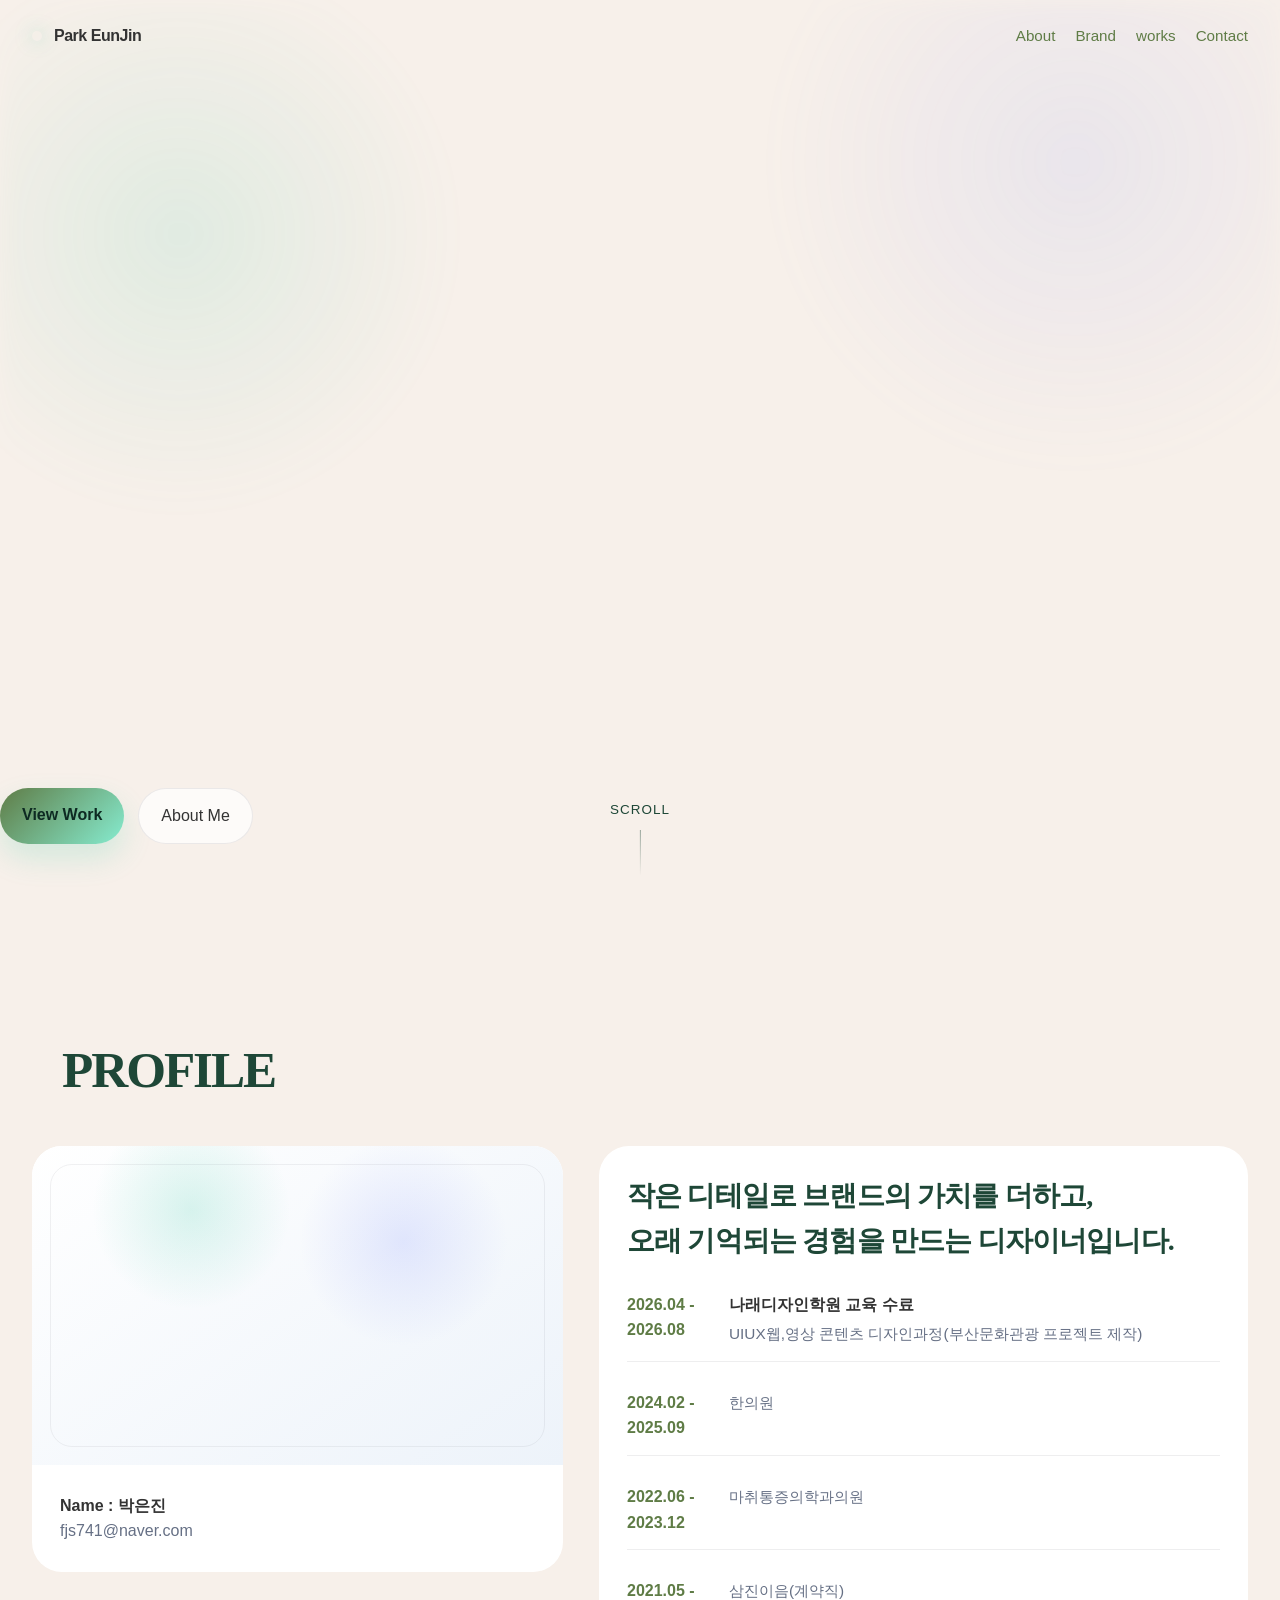
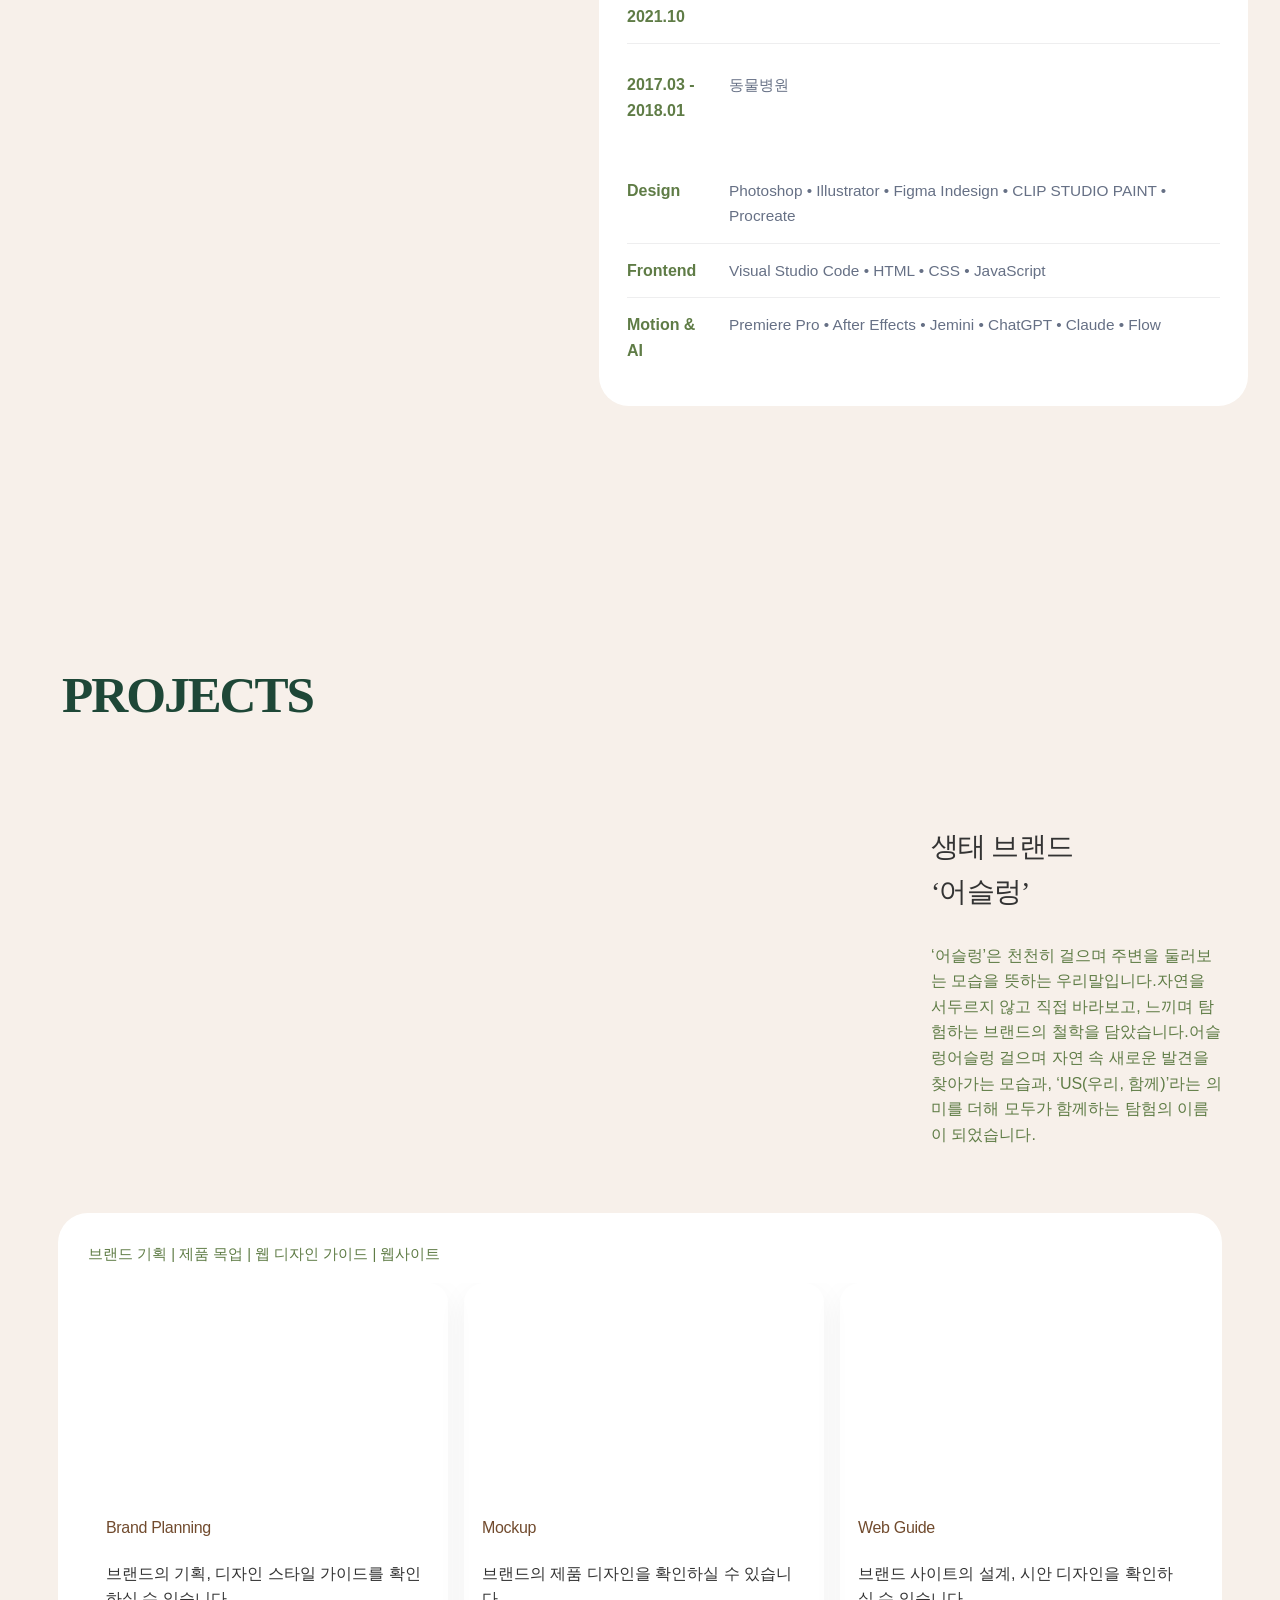
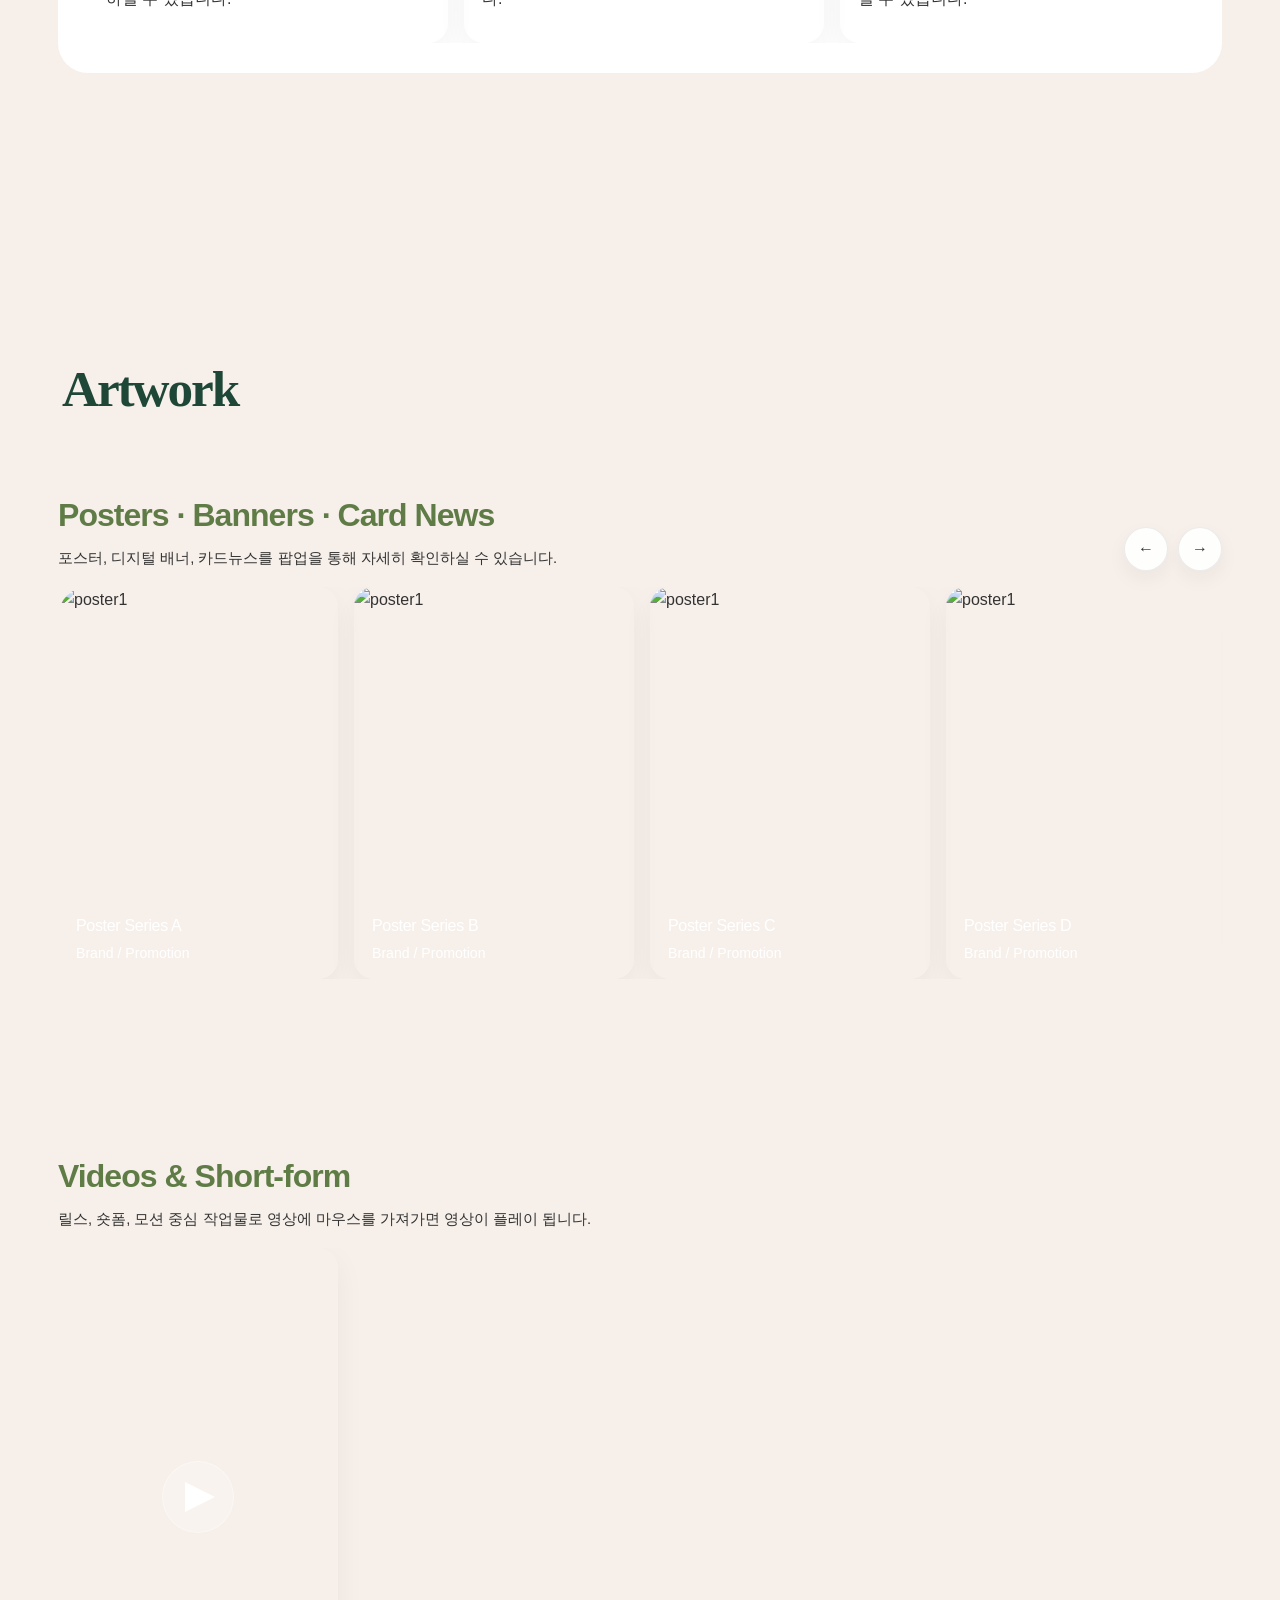
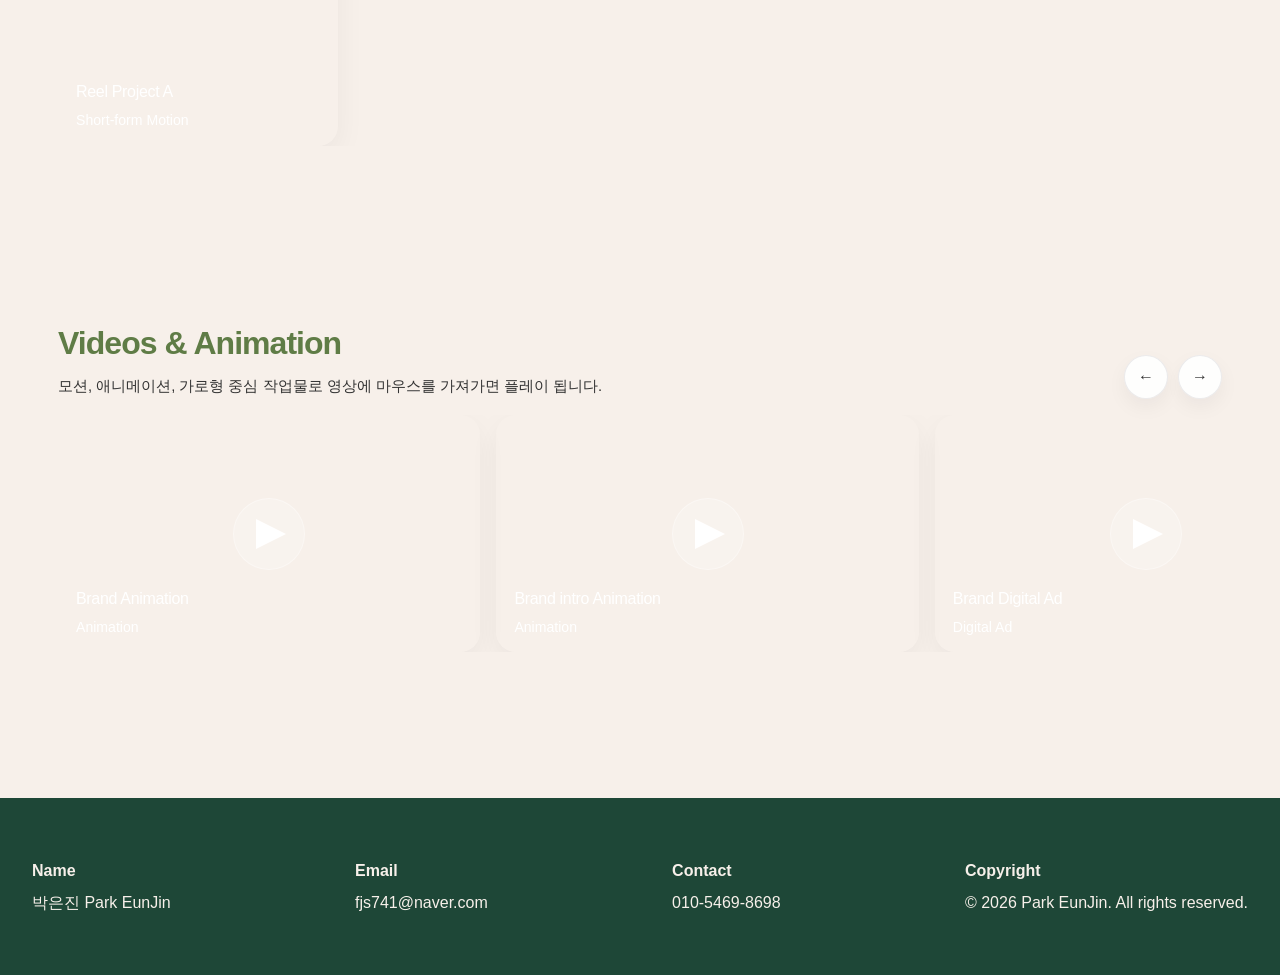
==== commit 9d1fe7fc: "기본템플릿구축" ====
--- a/index.html
+++ b/index.html
@@ -5,7 +5,7 @@
   <meta charset="UTF-8" />
   <meta name="viewport" content="width=device-width, initial-scale=1.0" />
   <title>Portfolio</title>
-  <link rel="shortcut icon" href="assets/img/favicon.svg" type="image/x-icon">
+  <link rel="shortcut icon" href="./assets/img/favi.png" type="image/x-icon">
   <link rel="stylesheet" href="../portpolio/assets/css/webfont">
   <link rel="stylesheet" href="assets/css/style.css">
 
@@ -28,7 +28,7 @@
 <body>
   <header class="site-header" id="siteHeader">
     <nav class="nav">
-      <a href="#hero" class="brand">Name</a>
+      <a href="#hero" class="brand">Park EunJin</a>
       <div class="nav-links">
         <a href="#about">About</a>
         <a href="#branding">Brand</a>
@@ -85,7 +85,7 @@
           </article>
 
           <article class="card about-body reveal reveal-right">
-            <h3>작은 디테일로 브랜드의 가치를 더하고,<br>
+            <h3 class="my-title">작은 디테일로 브랜드의 가치를 더하고,<br>
               오래 기억되는 경험을 만드는 디자이너입니다.</h3>
             <div class="timeline">
               <div class="timeline-item">
@@ -203,42 +203,44 @@
 
             <div class="brand-project-box">
               <div class="brand-slider-head">
-                <span class="brand-slider-title">Brand Planning · Mockup · Web Guide · Website · SNS · Campaign</span>
-                <div class="slider-controls">
+                <span class="brand-slider-title">브랜드 기획 | 제품 목업 | 웹 디자인 가이드 | 웹사이트</span>
+                <!-- <div class="slider-controls">
                   <button class="slider-btn" type="button" data-slider-prev="brandTrack01">←</button>
                   <button class="slider-btn" type="button" data-slider-next="brandTrack01">→</button>
-                </div>
+                </div> -->
               </div>
               <div class="brand-track slider-track" id="brandTrack01">
+
                 <article class="thumb-card brand-thumb">
-                  <a href="#" target="_blank">
+                  <a href="./usr_brand.html" target="_blank">
                     <video class="thumb-video" muted loop playsinline preload="metadata">
                       <source src="assets/video/usr-logo.mp4" type="video/mp4" />
-                    </video>
-
-                    <!-- <a href="#" target="_blank">
-                    <img src="assets/img/brand_thumbnail_sample.jpg" alt="brand">
-                  </a> -->
+                    </video></a>
                     <div class="thumb-overlay">
                       <strong>Brand Planning</strong>
                       <p class="thumb-explanation">브랜드의 기획, 디자인 스타일 가이드를 확인하실 수 있습니다.</p>
                     </div>
                 </article>
-                </a>
+                
                 <article class="thumb-card brand-thumb">
-                  <!-- <video class="thumb-video" autoplay muted loop playsinline><source src="assets/brand-02-mockup.mp4" type="video/mp4" /></video> -->
-                  <a href="#" target="_blank">
-                    <source src="assets/video/usr-logo.mp4" type="video/mp4"/>
+                  <a href="./usr_mockup.html" target="_blank">
+                    <video class="thumb-video" muted loop playsinline preload="metadata">
+                      <source src="assets/video/usr-bus.mp4" type="video/mp4" />
+                    </video></a>
+                    <!-- <a href="#" target="_blank">
+                    <img src="assets/img/brand_thumbnail_sample.jpg" alt="brand">
+                  </a> -->
                     <div class="thumb-overlay">
                       <strong>Mockup</strong>
                       <p class="thumb-explanation">브랜드의 제품 디자인을 확인하실 수 있습니다.</p>
                     </div>
-                  </a>
                 </article>
 
                 <article class="thumb-card brand-thumb">
-                  <a href="#" target="_blank">
-                    <img src="assets/img/brand_thumbnail_sample.jpg" alt="brand">
+                  <a href="./usr_guide.html" target="_blank">
+                    <video class="thumb-video" muted loop playsinline preload="metadata">
+                      <source src="assets/video/usr-desktop-sub.mp4" type="video/mp4" />
+                    </video>
                     <div class="thumb-overlay">
                       <strong>Web Guide</strong>
                       <p class="thumb-explanation">브랜드 사이트의 설계, 시안 디자인을 확인하실 수 있습니다.</p>
@@ -247,9 +249,10 @@
                 </article>
 
                 <article class="thumb-card brand-thumb">
-                  <!-- <video class="thumb-video" autoplay muted loop playsinline><source src="assets/brand-02-site.mp4" type="video/mp4" /></video> -->
-                  <a href="#" target="_blank">
-                    <img src="assets/img/brand_thumbnail_sample.jpg" alt="brand">
+                  <a href="https://eunjinpark059.github.io/usreung/" target="_blank">
+                    <video class="thumb-video" muted loop playsinline preload="metadata">
+                      <source src="assets/video/usr-desktop.mp4" type="video/mp4" />
+                    </video>
                     <div class="thumb-overlay">
                       <strong>Website</strong>
                       <p class="thumb-explanation">브랜드 웹사이트를 확인하실 수 있습니다.</p>
@@ -258,16 +261,6 @@
                   </a>
                 </article>
 
-                <article class="thumb-card brand-thumb">
-                  <a href="#" target="_blank">
-                    <img src="assets/img/brand_thumbnail_sample.jpg" alt="brand">
-                    <div class="thumb-overlay">
-                      <strong>Editorial</strong>
-                      <p class="thumb-explanation">브랜드를 확인하실 수 있습니다.</p>
-                     
-                    </div>
-                  </a>
-                </article>
               </div>
             </div>
           </section>
@@ -303,27 +296,8 @@
               <!-- poster / banner / cardnews / reels 모달 전용 큰 이미지는 data-modal-media="assets/img/원하는파일.jpg" 로 직접 지정 -->
               <!-- 카드별 모달 비율은 data-modal-ratio="가로 / 세로" 형식으로 지정: 예) 1200 / 628, 1 / 1, 9 / 16, 1080 / 1350 -->
 
-              <article class="poster-thumb thumb-card modal-card" data-modal-type="poster"
-                data-modal-label="Poster Project" data-modal-title="Poster Series A"
-                data-modal-description="이벤트 홍보용 포스터 시리즈입니다. 타이포그래피와 무드 중심의 키비주얼 작업입니다." data-modal-role="Poster Design"
-                data-modal-tools="Photoshop, Illustrator"
-                data-modal-summary="전시/행사 성격의 키비주얼 포스터 시리즈입니다. 메인 타이포와 무드 중심 그래픽으로 메시지를 압축해 전달합니다."
-                data-modal-meta1-label="Format" data-modal-meta1-value="A2 Poster / Digital Adaptation"
-                data-modal-meta2-label="Client" data-modal-meta2-value="Brand Campaign" data-modal-meta3-label="Year"
-                data-modal-meta3-value="2026" data-modal-meta4-label="Concept"
-                data-modal-meta4-value="Bold Type / Minimal Mood" data-modal-tags="Typography, Campaign, Key Visual"
-                data-modal-note-title="Editable Note"
-                data-modal-note="이 영역은 포스터 전용 메모 박스입니다. 전시 개요, 인쇄 사양, 제작 포인트 등으로 자유롭게 수정하면 됩니다."
-                data-modal-video="Poster motion teaser area" data-modal-link="https://example.com"
-                data-modal-media="assets/img/subway.jpeg" data-modal-ratio="1200 / 628">
-                <video class="thumb-video" muted loop playsinline preload="metadata">
-                  <source src="./assets/video/subway_banner.mp4" type="video/mp4" />
-                </video>
-                <div class="thumb-overlay"><strong>Poster Series A</strong><span>Campaign / Event Visual</span></div>
-              </article>
-
               <article class="poster-thumb thumb-card modal-card" data-modal-type="poster" data-modal-label="Poster"
-                data-modal-title="Poster Series B" data-modal-description="브랜드 포스터 시리즈입니다."
+                data-modal-title="Poster Series A" data-modal-description="브랜드 포스터 시리즈입니다."
                 data-modal-role="Poster Design" data-modal-tools="Photoshop"
                 data-modal-summary="브랜드 무드를 중심으로 전개한 포스터 시리즈입니다." data-modal-meta1-label="Format"
                 data-modal-meta1-value="B1 / SNS Poster" data-modal-meta2-label="Client"
@@ -334,10 +308,89 @@
                 data-modal-link="https://example.com" data-modal-media="assets/img/poster1.jpg"
                 data-modal-ratio="5 / 7">
                 <img src="./assets/img/porster1-1.jpg" alt="poster1">
+                <div class="thumb-overlay"><strong>Poster Series A</strong><span>Brand / Promotion</span></div>
+              </article>
+
+              <article class="poster-thumb thumb-card modal-card" data-modal-type="poster" data-modal-label="Poster"
+                data-modal-title="Poster Series B" data-modal-description="브랜드 포스터 시리즈입니다."
+                data-modal-role="Poster Design" data-modal-tools="Photoshop"
+                data-modal-summary="브랜드 무드를 중심으로 전개한 포스터 시리즈입니다." data-modal-meta1-label="Format"
+                data-modal-meta1-value="B1 / SNS Poster" data-modal-meta2-label="Client"
+                data-modal-meta2-value="Brand Promotion" data-modal-meta3-label="Year" data-modal-meta3-value="2026"
+                data-modal-meta4-label="Concept" data-modal-meta4-value="Graphic Mood"
+                data-modal-tags="Poster, Branding" data-modal-note-title="Editable Note"
+                data-modal-note="포스터 프로젝트 설명을 여기서 직접 바꿀 수 있습니다." data-modal-video="Poster preview"
+                data-modal-link="https://example.com" data-modal-media="assets/img/poster2.jpg"
+                data-modal-ratio="5 / 7">
+                <img src="./assets/img/porster2-1.jpg" alt="poster1">
                 <div class="thumb-overlay"><strong>Poster Series B</strong><span>Brand / Promotion</span></div>
               </article>
 
-              <article class="ad-thumb thumb-card modal-card" data-modal-type="banner" data-modal-label="Banner Project"
+              <article class="poster-thumb thumb-card modal-card" data-modal-type="poster" data-modal-label="Poster"
+                data-modal-title="Poster Series C" data-modal-description="브랜드 포스터 시리즈입니다."
+                data-modal-role="Poster Design" data-modal-tools="Photoshop"
+                data-modal-summary="브랜드 무드를 중심으로 전개한 포스터 시리즈입니다." data-modal-meta1-label="Format"
+                data-modal-meta1-value="B1 / SNS Poster" data-modal-meta2-label="Client"
+                data-modal-meta2-value="Brand Promotion" data-modal-meta3-label="Year" data-modal-meta3-value="2026"
+                data-modal-meta4-label="Concept" data-modal-meta4-value="Graphic Mood"
+                data-modal-tags="Poster, Branding" data-modal-note-title="Editable Note"
+                data-modal-note="포스터 프로젝트 설명을 여기서 직접 바꿀 수 있습니다." data-modal-video="Poster preview"
+                data-modal-link="https://example.com" data-modal-media="assets/img/poster3.jpg"
+                data-modal-ratio="5 / 7">
+                <img src="./assets/img/porster3-1.jpg" alt="poster1">
+                <div class="thumb-overlay"><strong>Poster Series C</strong><span>Brand / Promotion</span></div>
+              </article>
+
+              <article class="poster-thumb thumb-card modal-card" data-modal-type="poster" data-modal-label="Poster"
+                data-modal-title="Poster Series D" data-modal-description="브랜드 포스터 시리즈입니다."
+                data-modal-role="Poster Design" data-modal-tools="Photoshop"
+                data-modal-summary="브랜드 무드를 중심으로 전개한 포스터 시리즈입니다." data-modal-meta1-label="Format"
+                data-modal-meta1-value="B1 / SNS Poster" data-modal-meta2-label="Client"
+                data-modal-meta2-value="Brand Promotion" data-modal-meta3-label="Year" data-modal-meta3-value="2026"
+                data-modal-meta4-label="Concept" data-modal-meta4-value="Graphic Mood"
+                data-modal-tags="Poster, Branding" data-modal-note-title="Editable Note"
+                data-modal-note="포스터 프로젝트 설명을 여기서 직접 바꿀 수 있습니다." data-modal-video="Poster preview"
+                data-modal-link="https://example.com" data-modal-media="assets/img/poster4.jpg"
+                data-modal-ratio="5 / 7">
+                <img src="./assets/img/porster4-1.jpg" alt="poster1">
+                <div class="thumb-overlay"><strong>Poster Series D</strong><span>Brand / Promotion</span></div>
+              </article>
+
+              <article class="poster-thumb thumb-card modal-card" data-modal-type="poster" data-modal-label="brochure"
+                data-modal-title="brochure" data-modal-description="브랜드 스탬프투어 브로슈어입니다."
+                data-modal-role="brochure Design" data-modal-tools="Photoshop, Illustrator"
+                data-modal-summary="브랜드 무드를 중심으로 전개한 포스터 시리즈입니다." data-modal-meta1-label="Format"
+                data-modal-meta1-value="B1 / SNS Poster" data-modal-meta2-label="Client"
+                data-modal-meta2-value="Brand Promotion" data-modal-meta3-label="Year" data-modal-meta3-value="2026"
+                data-modal-meta4-label="Concept" data-modal-meta4-value="Graphic Mood"
+                data-modal-tags="Illustrator, brochure" data-modal-note-title="Editable Note"
+                data-modal-note="포스터 프로젝트 설명을 여기서 직접 바꿀 수 있습니다." data-modal-video="Poster preview"
+                data-modal-link="https://example.com" data-modal-media="assets/img/brochure1-1.jpg"
+                data-modal-ratio="7 / 5">
+                <img src="./assets/img/brochure.jpeg" alt="brochure">
+                <div class="thumb-overlay"><strong>Poster Series D</strong><span>Brand / Promotion</span></div>
+              </article>
+
+              <article class="poster-thumb thumb-card modal-card" data-modal-type="banner"
+                data-modal-label="banner" data-modal-title="banner"
+                data-modal-description="브랜드 디지털 배너 광고입니다." data-modal-role="Banner Design"
+                data-modal-tools="Photoshop"
+                data-modal-summary="전시/행사 성격의 키비주얼 포스터 시리즈입니다. 메인 타이포와 무드 중심 그래픽으로 메시지를 압축해 전달합니다."
+                data-modal-meta1-label="Format" data-modal-meta1-value="A2 Poster / Digital Adaptation"
+                data-modal-meta2-label="Client" data-modal-meta2-value="Brand Campaign" data-modal-meta3-label="Year"
+                data-modal-meta3-value="2026" data-modal-meta4-label="Concept"
+                data-modal-meta4-value="Bold Type / Minimal Mood" data-modal-tags="Branding, Banner"
+                data-modal-note-title="Editable Note"
+                data-modal-note="이 영역은 포스터 전용 메모 박스입니다. 전시 개요, 인쇄 사양, 제작 포인트 등으로 자유롭게 수정하면 됩니다."
+                data-modal-video="Poster motion teaser area" data-modal-link="https://example.com"
+                data-modal-media="assets/img/subway.jpeg" data-modal-ratio="1200 / 628">
+                <video class="thumb-video" muted loop playsinline preload="metadata">
+                  <source src="./assets/video/subway_banner.mp4" type="video/mp4" />
+                </video>
+                <div class="thumb-overlay"><strong>Banner</strong><span>Digital Ad</span></div>
+              </article>
+
+              <!-- <article class="ad-thumb thumb-card modal-card" data-modal-type="banner" data-modal-label="Banner Project"
                 data-modal-title="Banner Set A" data-modal-description="디지털 배너 광고 세트입니다."
                 data-modal-role="Banner Design" data-modal-tools="Photoshop, Figma"
                 data-modal-summary="퍼포먼스 배너와 SNS용 변형 소재를 함께 설계한 배너 세트입니다." data-modal-meta1-label="Platform"
@@ -352,9 +405,9 @@
                   <source src="assets/video/ad_sample_01.mp4" type="video/mp4" />
                 </video>
                 <div class="thumb-overlay"><strong>Banner Set A</strong><span>Digital Ad System</span></div>
-              </article>
-
-              <article class="ad-thumb thumb-card modal-card" data-modal-type="banner" data-modal-label="Banner"
+              </article> -->
+
+              <!-- <article class="ad-thumb thumb-card modal-card" data-modal-type="banner" data-modal-label="Banner"
                 data-modal-title="Banner Set B" data-modal-description="프로모션 웹 배너 세트입니다."
                 data-modal-role="Banner Design" data-modal-tools="Photoshop" data-modal-summary="웹 프로모션 메인/서브 배너 세트입니다."
                 data-modal-meta1-label="Platform" data-modal-meta1-value="Website" data-modal-meta2-label="Campaign"
@@ -368,9 +421,9 @@
                   <source src="assets/video/ad_sample_01.mp4" type="video/mp4" />
                 </video>
                 <div class="thumb-overlay"><strong>Banner Set B</strong><span>Web Promotion</span></div>
-              </article>
-
-              <article class="cardnews-thumb thumb-card modal-card" data-modal-type="cardnews"
+              </article> -->
+
+              <!-- <article class="cardnews-thumb thumb-card modal-card" data-modal-type="cardnews"
                 data-modal-label="Card News Project" data-modal-title="Card News Series A"
                 data-modal-description="브랜드 메시지를 카드뉴스 형식으로 재구성한 시리즈입니다. 모달에서 여러 장의 카드뉴스를 순서대로 확인할 수 있습니다."
                 data-modal-role="Card News Design" data-modal-tools="Photoshop, Illustrator"
@@ -389,9 +442,9 @@
                 </div>
                 <div class="thumb-overlay"><strong>Card News Series A</strong><span>Brand Story / Slide Deck</span>
                 </div>
-              </article>
-
-              <article class="cardnews-thumb thumb-card modal-card" data-modal-type="cardnews"
+              </article> -->
+
+              <!-- <article class="cardnews-thumb thumb-card modal-card" data-modal-type="cardnews"
                 data-modal-label="Card News" data-modal-title="Card News Series B"
                 data-modal-description="프로모션 콘텐츠를 정보형 카드뉴스로 정리한 작업입니다." data-modal-role="Card News Design"
                 data-modal-tools="Photoshop, Figma" data-modal-summary="정보 전달 중심의 프로모션 카드뉴스입니다."
@@ -406,27 +459,23 @@
                   <img src="assets/img/CardNews1.png" alt="card news">
                 </div>
                 <div class="thumb-overlay"><strong>Card News Series B</strong><span>Promotion / Information</span></div>
-              </article>
-
-
-
-
-
+              </article> -->
             </div>
           </section>
 
           <section class="card work-row reveal reveal-scale">
             <div class="work-row-head">
               <div>
-                <h3>Reels & Videos</h3>
+                <h3>Videos & Short-form</h3>
                 <p>릴스, 숏폼, 모션 중심 작업물로 영상에 마우스를 가져가면 영상이 플레이 됩니다.</p>
               </div>
-              <div class="slider-controls">
+              <!-- <div class="slider-controls">
                 <button class="slider-btn" type="button" data-slider-prev="videoTrack">←</button>
                 <button class="slider-btn" type="button" data-slider-next="videoTrack">→</button>
-              </div>
+              </div> -->
             </div>
             <div class="thumb-track slider-track" id="videoTrack">
+
               <article class="reels-thumb thumb-card modal-card" data-modal-type="reels"
                 data-modal-title="Reel Project A"
                 data-modal-description="숏폼 중심의 브랜드 릴스 프로젝트입니다. 모션 리듬과 메시지 전달을 고려해 구성했습니다."
@@ -435,10 +484,10 @@
                 data-modal-meta2-value="15 sec" data-modal-tags="Reels, Short-form, Motion"
                 data-modal-note-title="Editable Note"
                 data-modal-note="릴스 전용 모달 템플릿입니다. 영상 콘셉트, 후킹 포인트, 자막 구성 등을 자유롭게 수정하세요."
-                data-modal-link="https://example.com" data-modal-media="assets/video/Reels_sample_01.mp4"
+                data-modal-link="https://example.com" data-modal-media="assets/video/cota.mp4"
                 data-modal-ratio="9 / 16">
                 <video class="thumb-video" muted loop playsinline preload="metadata">
-                  <source src="assets/video/Reels_sample_01.mp4" type="video/mp4" />
+                  <source src="assets/video/cota.mp4" type="video/mp4" />
                 </video>
                 <div class="thumb-play-button" aria-hidden="true">
                   <span class="thumb-play-icon"></span>
@@ -449,7 +498,7 @@
                 </div>
               </article>
 
-              <article class="reels-thumb thumb-card modal-card" data-modal-type="reels"
+              <!-- <article class="reels-thumb thumb-card modal-card" data-modal-type="reels"
                 data-modal-title="Reel Project B" data-modal-description="캠페인 메시지를 짧은 영상으로 압축한 릴스 작업입니다."
                 data-modal-role="Campaign Motion" data-modal-tools="Premiere Pro" data-modal-meta1-label="Format"
                 data-modal-meta1-value="9:16 Vertical" data-modal-meta2-label="Duration" data-modal-meta2-value="12 sec"
@@ -466,9 +515,9 @@
                   <strong>Reel Project B</strong>
                   <span>Campaign Motion</span>
                 </div>
-              </article>
-
-              <article class="reels-thumb thumb-card modal-card" data-modal-type="reels"
+              </article> -->
+
+              <!-- <article class="reels-thumb thumb-card modal-card" data-modal-type="reels"
                 data-modal-title="Reel Project C" data-modal-description="브랜드 무드를 강조한 숏폼 영상입니다."
                 data-modal-role="Brand Motion" data-modal-tools="Premiere Pro" data-modal-meta1-label="Format"
                 data-modal-meta1-value="9:16 Vertical" data-modal-meta2-label="Duration" data-modal-meta2-value="10 sec"
@@ -485,9 +534,9 @@
                   <strong>Reel Project C</strong>
                   <span>Brand Reel</span>
                 </div>
-              </article>
-
-              <article class="reels-thumb thumb-card modal-card" data-modal-type="reels"
+              </article> -->
+
+              <!-- <article class="reels-thumb thumb-card modal-card" data-modal-type="reels"
                 data-modal-title="Reel Project D" data-modal-description="광고성 메시지를 중심으로 한 모션 릴스입니다."
                 data-modal-role="Ad Motion" data-modal-tools="Premiere Pro" data-modal-meta1-label="Format"
                 data-modal-meta1-value="9:16 Vertical" data-modal-meta2-label="Duration" data-modal-meta2-value="20 sec"
@@ -504,9 +553,9 @@
                   <strong>Reel Project D</strong>
                   <span>Ad Motion</span>
                 </div>
-              </article>
-
-              <article class="reels-thumb thumb-card modal-card" data-modal-type="reels"
+              </article> -->
+
+              <!-- <article class="reels-thumb thumb-card modal-card" data-modal-type="reels"
                 data-modal-title="Reel Project E" data-modal-description="브랜드 인트로 성격의 영상 작업입니다."
                 data-modal-role="Intro Motion" data-modal-tools="Premiere Pro" data-modal-meta1-label="Format"
                 data-modal-meta1-value="9:16 Vertical" data-modal-meta2-label="Duration" data-modal-meta2-value="08 sec"
@@ -523,9 +572,9 @@
                   <strong>Reel Project E</strong>
                   <span>Brand Intro</span>
                 </div>
-              </article>
-
-              <article class="reels-thumb thumb-card modal-card" data-modal-type="reels"
+              </article> -->
+
+              <!-- <article class="reels-thumb thumb-card modal-card" data-modal-type="reels"
                 data-modal-title="Reel Project F" data-modal-description="브랜드 인트로 영상 확장 버전입니다."
                 data-modal-role="Motion Design" data-modal-tools="Premiere Pro" data-modal-meta1-label="Format"
                 data-modal-meta1-value="9:16 Vertical" data-modal-meta2-label="Duration" data-modal-meta2-value="18 sec"
@@ -542,7 +591,8 @@
                   <strong>Reel Project F</strong>
                   <span>Brand Intro</span>
                 </div>
-              </article>
+              </article> -->
+
               <!-- <article class="reels-thumb thumb-card modal-card" data-modal-title="Reel Project F"
                 data-modal-description="브랜드 인트로 영상입니다." data-modal-role="Motion Design / Short-form"
                 data-modal-tools="Premiere Pro, AI Video" data-modal-video="Reel preview area"
@@ -560,17 +610,122 @@
               </article> -->
             </div>
           </section>
+
+          <section class="card work-row reveal reveal-scale ani">
+            <div class="work-row-head">
+              <div>
+                <h3>Videos & Animation</h3>
+                <p>모션, 애니메이션, 가로형 중심 작업물로 영상에 마우스를 가져가면 플레이 됩니다.</p>
+              </div>
+              <div class="slider-controls">
+                <button class="slider-btn" type="button" data-slider-prev="videoTrack">←</button>
+                <button class="slider-btn" type="button" data-slider-next="videoTrack">→</button>
+              </div>
+            </div>
+            <div class="thumb-track slider-track" id="videoTrack">
+
+              <article class="video-thumb thumb-card modal-card" data-modal-type="reels"
+                data-modal-title="Animation"
+                data-modal-description="브랜드 애니메이션 입니다."
+                data-modal-role="Animation" data-modal-tools="Premiere Pro, Flow AI"
+                data-modal-meta1-label="Format" data-modal-meta1-value="16:9 Vertical" data-modal-meta2-label="Duration"
+                data-modal-meta2-value="8 sec" data-modal-tags="Brand, animation, Motion"
+                data-modal-note-title="Editable Note"
+                data-modal-link="https://example.com" data-modal-media="assets/video/usr-stamp.mp4"
+                data-modal-ratio="16 /9">
+                <video class="thumb-video" muted loop playsinline preload="metadata">
+                  <source src="assets/video/usr-stamp.mp4" type="video/mp4" />
+                </video>
+                <div class="thumb-play-button" aria-hidden="true">
+                  <span class="thumb-play-icon"></span>
+                </div>
+                <div class="thumb-overlay">
+                  <strong>Brand Animation</strong>
+                  <span>Animation</span>
+                </div>
+              </article>
+
+              <article class="video-thumb thumb-card modal-card" data-modal-type="reels"
+                data-modal-title="Animation"
+                data-modal-description="브랜드 인트로 애니메이션 입니다."
+                data-modal-role="Animation" data-modal-tools="Premiere Pro, Flow AI"
+                data-modal-meta1-label="Format" data-modal-meta1-value="16:9 Vertical" data-modal-meta2-label="Duration"
+                data-modal-meta2-value="8 sec" data-modal-tags="Brand, animation, Motion"
+                data-modal-note-title="Editable Note"
+                data-modal-link="https://example.com" data-modal-media="assets/video/usr-walk.mp4"
+                data-modal-ratio="16 /9">
+                <video class="thumb-video" muted loop playsinline preload="metadata">
+                  <source src="assets/video/usr-walk.mp4" type="video/mp4" />
+                </video>
+                <div class="thumb-play-button" aria-hidden="true">
+                  <span class="thumb-play-icon"></span>
+                </div>
+                <div class="thumb-overlay">
+                  <strong>Brand intro Animation</strong>
+                  <span>Animation</span>
+                </div>
+              </article>
+
+              <article class="video-thumb thumb-card modal-card" data-modal-type="reels"
+                data-modal-title="Animation"
+                data-modal-description="브랜드 디지털 광고 영상물입니다."
+                data-modal-role="Animation" data-modal-tools="Premiere Pro, Flow AI"
+                data-modal-meta1-label="Format" data-modal-meta1-value="16:9 Vertical" data-modal-meta2-label="Duration"
+                data-modal-meta2-value="8 sec" data-modal-tags="Brand, animation, Banner"
+                data-modal-note-title="Editable Note"
+                data-modal-link="https://example.com" data-modal-media="assets/video/3d_ad.mp4"
+                data-modal-ratio="16 /9">
+                <video class="thumb-video" muted loop playsinline preload="metadata">
+                  <source src="assets/video/3d_ad.mp4" type="video/mp4" />
+                </video>
+                <div class="thumb-play-button" aria-hidden="true">
+                  <span class="thumb-play-icon"></span>
+                </div>
+                <div class="thumb-overlay">
+                  <strong>Brand Digital Ad</strong>
+                  <span>Digital Ad</span>
+                </div>
+              </article>
+
+              <article class="video-thumb thumb-card modal-card" data-modal-type="reels"
+                data-modal-title="Animation"
+                data-modal-description="브랜드 디지털 광고 영상물입니다."
+                data-modal-role="Animation" data-modal-tools="Premiere Pro, Flow AI"
+                data-modal-meta1-label="Format" data-modal-meta1-value="16:9 Vertical" data-modal-meta2-label="Duration"
+                data-modal-meta2-value="6 sec" data-modal-tags="Brand, animation, Banner"
+                data-modal-note-title="Editable Note"
+                data-modal-link="https://example.com" data-modal-media="assets/video/usr-ad-subway.mp4"
+                data-modal-ratio="16 /9">
+                <video class="thumb-video" muted loop playsinline preload="metadata">
+                  <source src="assets/video/usr-ad-subway.mp4" type="video/mp4" />
+                </video>
+                <div class="thumb-play-button" aria-hidden="true">
+                  <span class="thumb-play-icon"></span>
+                </div>
+                <div class="thumb-overlay">
+                  <strong>Brand Digital Ad</strong>
+                  <span>Digital Ad</span>
+                </div>
+              </article>
+
+            </div>
+          </section>
         </div>
       </div>
     </section>
+
+        </div>
+      </div>
+    </section>
+
   </main>
 
   <footer class="site-footer" id="contact">
     <div class="footer-grid">
-      <div><strong>Your Name</strong><span>Designer Portfolio</span></div>
-      <div><strong>Email</strong><a href="mailto:hello@example.com">hello@example.com</a></div>
-      <div><strong>Contact</strong><span>X / Instagram / Facebook</span></div>
-      <div><strong>Copyright</strong><span>© 2026 Your Name. All rights reserved.</span></div>
+      <div><strong>Name</strong><span>박은진 Park EunJin</span></div>
+      <div><strong>Email</strong><a href="mailto:fjs741@naver.com">fjs741@naver.com</a></div>
+      <div><strong>Contact</strong><span><!--X / Instagram / Facebook-->010-5469-8698</span></div>
+      <div><strong>Copyright</strong><span>© 2026 Park EunJin. All rights reserved.</span></div>
     </div>
   </footer>
 
@@ -707,10 +862,10 @@
       <strong data-field="noteTitle">Editable Note</strong>
       <p data-field="note">릴스/영상 프로젝트에 대한 설명, 연출 포인트, 업로드 채널 등을 자유롭게 수정하세요.</p>
     </div>
-    <div class="modal-actions">
+    <!-- <div class="modal-actions">
       <a class="modal-link" id="modalLink" href="#" target="_blank" rel="noreferrer noopener">View Project</a>
       <a class="modal-action-link" id="modalSubLink" href="#" target="_blank" rel="noreferrer noopener">Open Channel</a>
-    </div>
+    </div> -->
   </template>
 
   <template id="modalTemplateDefault">
--- a/assets/css/style.css
+++ b/assets/css/style.css
@@ -8,8 +8,7 @@
   --text: #333;
   --text-muted: #667085;
   --line: rgba(17, 24, 39, 0.09);
-  --accent: #9BBE7C;
-  --accent-2: #7b8cff;
+  --accent: #5F7C46;
   --shadow: 0 18px 50px rgba(15, 23, 42, 0.08);
   --radius-lg: 28px;
   --radius-md: 20px;
@@ -72,65 +71,6 @@
   position: relative;
   scroll-margin-top: calc(var(--nav-h) + 24px);
 }
-
-/*내가추가한것들 */
-h2 {
-  font-family: 'SchoolSafeUmbrella';
-  color: #1E4737;
-}
-
-h3 {
-  font-family: 'SchoolSafeUmbrella';
-  color: var(--main_text);
-}
-
-.about-body {
-  background-color: #fff;
-  border-radius: 30px;
-}
-
-.profile-card {
-  background-color: #fff;
-  border-radius: 30px;
-}
-
-.project-main-box {
-  display: flex;
-  flex-wrap: wrap;
-  align-items: center;
-  gap: 5%;
-  padding-bottom: 50px;
-}
-
-.project-video-box {
-  flex: 70%;
-}
-
-.project-video-box video {
-  border-radius: 30px;
-}
-
-.projecr-main-text-box {
-  flex: 25%;
-}
-
-.thumb-video {
-  border-radius: 20px;
-  overflow: clip;
-}
-
-.poject1 {
-  color: var(--text);
-  font-size: 1.75rem;
-  letter-spacing: -0.03em;
-  font-family: 'CookieRun';
-}
-
-.poject1-sub-text {
-  color: #5F7C46;
-}
-
-/* 여기까지 */
 
 .eyebrow {
   display: inline-flex;
@@ -213,7 +153,7 @@
   width: 10px;
   height: 10px;
   border-radius: 999px;
-  background: linear-gradient(135deg, var(--accent), var(--accent-2));
+  background: linear-gradient(135deg, var(--accent));
   box-shadow: 0 0 18px rgba(50, 199, 161, 0.35);
 }
 
@@ -221,7 +161,7 @@
   display: flex;
   gap: 20px;
   align-items: center;
-  color: var(--text-muted);
+  color: var(--accent);
   font-size: 0.95rem;
 }
 
@@ -793,7 +733,7 @@
   gap: 8px;
 }
 
-.brand-project-box{
+.brand-project-box {
   background-color: #fff;
   padding: 30px;
   border-radius: 30px;
@@ -811,8 +751,12 @@
 .brand-slider-title,
 .work-row-head p {
   font-size: 0.92rem;
+  color: var(--text);
+  margin: 0;
+}
+
+.brand-slider-title {
   color: var(--accent);
-  margin: 0;
 }
 
 .brand-track,
@@ -896,6 +840,10 @@
   aspect-ratio: 9 / 16;
 }
 
+.video-thumb {
+  aspect-ratio: 16 / 9;
+}
+
 .cardnews-thumb {
   aspect-ratio: 4 / 5;
 }
@@ -905,7 +853,7 @@
 }
 
 .brand-thumb {
-  aspect-ratio: 3 / 4;
+  aspect-ratio: 3 / 3;
 }
 
 .thumb-card:hover {
@@ -1070,6 +1018,11 @@
   z-index: 2;
 }
 
+/* 롱폼비디오 사이즈 변경 */
+.ani .thumb-track > .thumb-card {
+    width: min(450px, 33vw);
+}
+
 /* skill icon */
 .skills-icon {
   display: grid;
@@ -1103,10 +1056,9 @@
 }
 
 .site-footer {
-  padding: 60px 0 120px;
-  border-top: 1px solid rgba(17, 24, 39, 0.06);
-  color: var(--text-muted);
-  background: rgba(255, 255, 255, 0.65);
+  padding: 60px 0 60px;
+  color: var(--main-bacground);
+  background-color: var(--main_text);
   backdrop-filter: blur(14px);
 }
 
@@ -1120,7 +1072,7 @@
 }
 
 .footer-grid strong {
-  color: var(--text);
+  color: var(--main-bacground);
   display: block;
   margin-bottom: 6px;
 }
@@ -1236,6 +1188,78 @@
   display: block;
 }
 
+/*내가추가한것들 */
+h2 {
+  /* 섹션타이틀 */
+  font-family: 'SchoolSafeUmbrella';
+  color: #1E4737;
+}
+
+.my-title {
+  font-family: 'SchoolSafeUmbrella';
+  color: var(--main_text);
+}
+
+.work-row-head h3 {
+  /* 섹션서브타이틀 */
+  color: var(--accent);
+}
+
+.about-body {
+  background-color: #fff;
+  border-radius: 30px;
+}
+
+.profile-card {
+  background-color: #fff;
+  border-radius: 30px;
+}
+
+.project-main-box {
+  display: flex;
+  flex-wrap: wrap;
+  align-items: center;
+  gap: 5%;
+  padding-bottom: 50px;
+}
+
+.project-video-box {
+  flex: 70%;
+}
+
+.project-video-box video {
+  border-radius: 30px;
+}
+
+.projecr-main-text-box {
+  flex: 25%;
+}
+
+.thumb-video {
+  border-radius: 20px;
+  overflow: clip;
+}
+
+.poject1 {
+  color: var(--text);
+  font-size: 1.75rem;
+  letter-spacing: -0.03em;
+  font-family: 'CookieRun';
+}
+
+.poject1-sub-text {
+  color: #5F7C46;
+}
+
+.brand-project-box .thumb-overlay strong {
+  color: #714B2E;
+}
+
+.slider-track{
+  background: none;
+}
+
+/* 여기까지 */
 
 
 /* ===== Modal gallery variants: poster / banner / cardnews ===== */
@@ -1703,16 +1727,20 @@
   }
 
   /* 내가따로추가 */
-  .project-main-box{
+  .project-main-box {
     gap: 0px;
     display: inline-block;
-   }
-   .project-video-box, .projecr-main-text-box{
+  }
+
+  .project-video-box,
+  .projecr-main-text-box {
     width: 100%;
-   }
-   .title-br{
+  }
+
+  .title-br {
     display: none;
-   }
+  }
+
 
   /* 여기까지 */
 
@@ -1775,17 +1803,23 @@
   :root {
     --container: min(100% - 28px, 100%);
   }
-   /* 내가따로추가 */
-   .project-main-box{
+
+  /* 내가따로추가 */
+  .project-main-box {
     gap: 0px;
     display: inline-block;
-   }
-   .project-video-box, .projecr-main-text-box{
+  }
+
+  .project-video-box,
+  .projecr-main-text-box {
     width: 100%;
-   }
-   .title-br{
+  }
+
+  .title-br {
     display: none;
-   }
+  }
+  
+
   /* 여기까지 */
 
   .site-header {
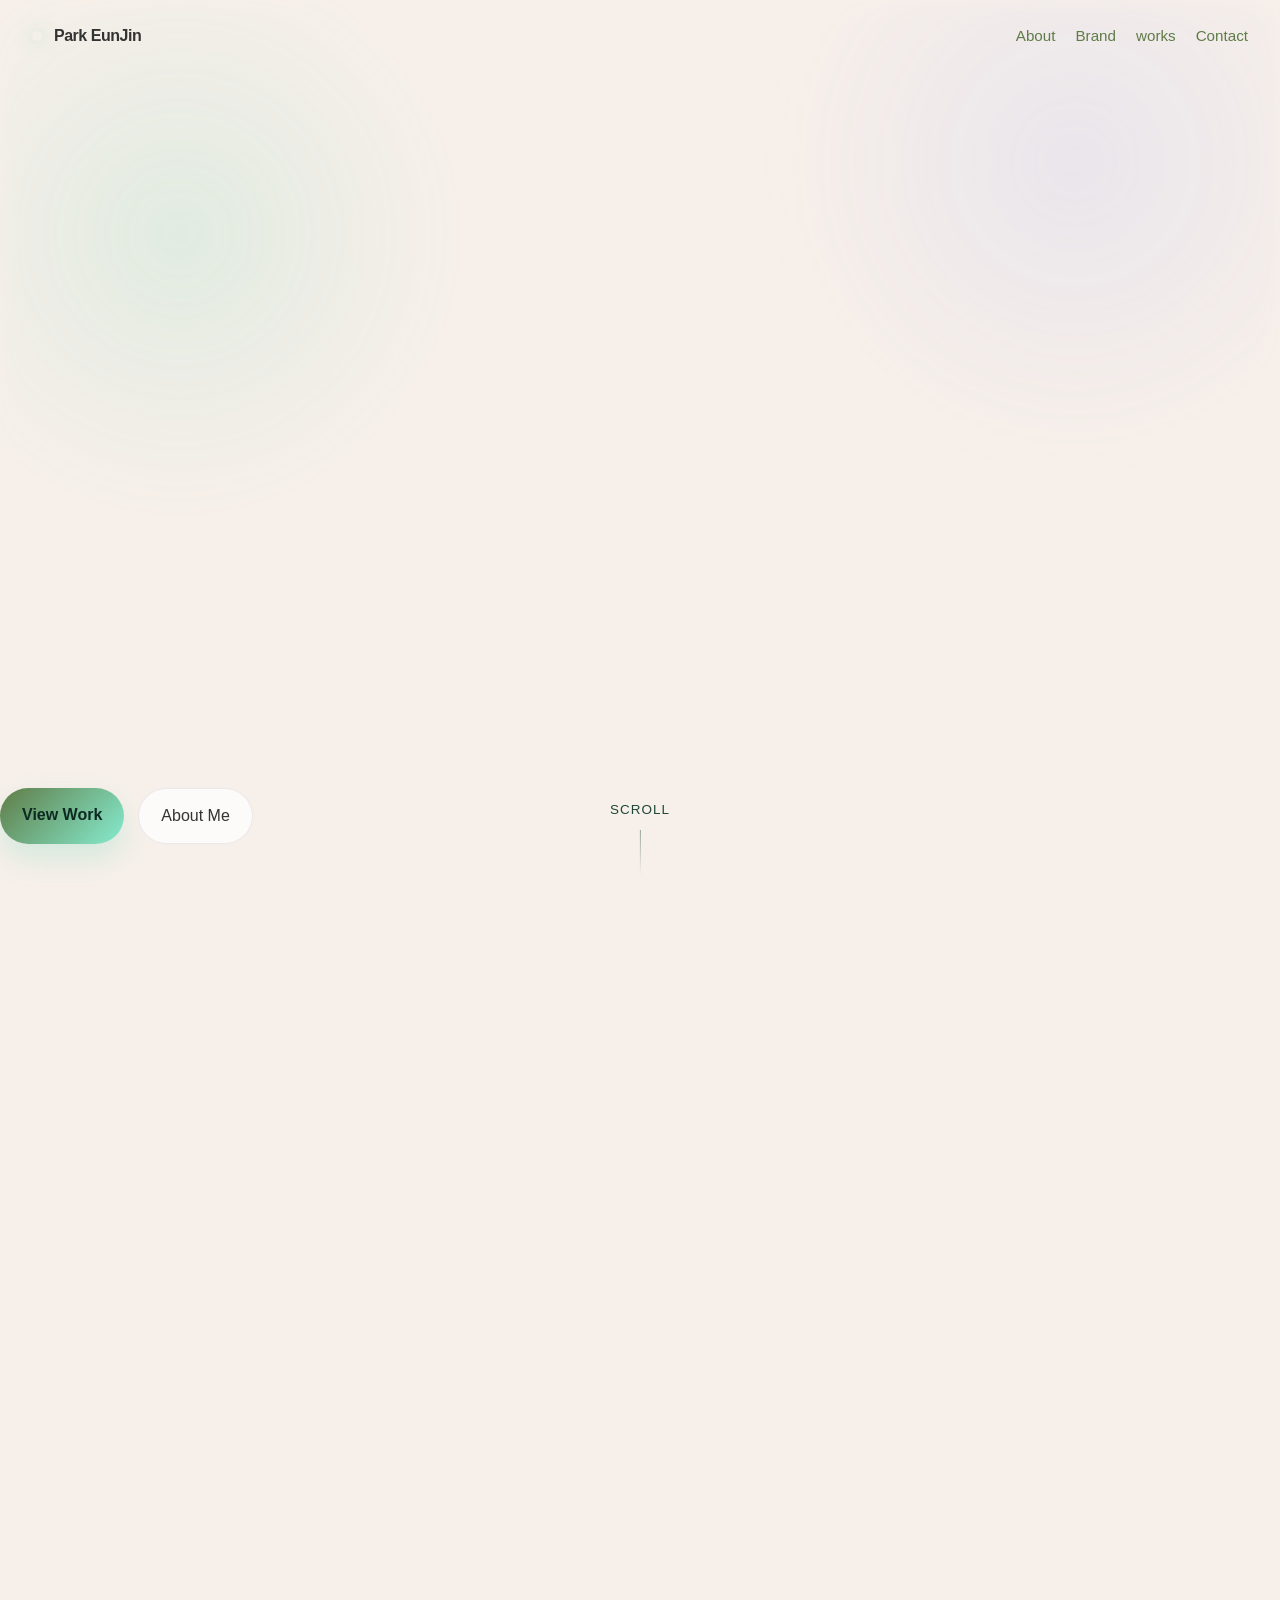
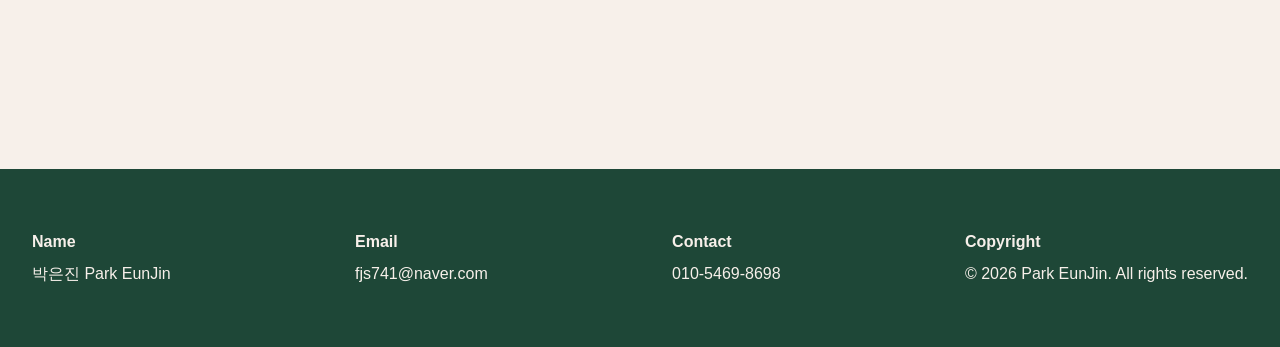
==== commit 9bddd25b: "메타태그" ====
--- a/index.html
+++ b/index.html
@@ -6,22 +6,37 @@
   <meta name="viewport" content="width=device-width, initial-scale=1.0" />
   <title>Portfolio</title>
   <link rel="shortcut icon" href="./assets/img/favi.png" type="image/x-icon">
-  <link rel="stylesheet" href="../portpolio/assets/css/webfont">
-  <link rel="stylesheet" href="assets/css/style.css">
+  <!-- 메타태그 -->
+   <meta name="description" content="박은진의 포트폴리오">
+
+  <link rel="stylesheet" href="./assets/css/style.css">
+  <meta property="og:title" content="박은진_포트폴리오">
+<meta property="og:description" content="박은진의 포트폴리오입니다">
+<meta property="og:image" content="이미지 절대경로">
+<meta property="og:url" content="https://eunjinpark059.github.io/eunjin_portfolio/">
+<meta property="og:type" content="website">
 
   <style>
-     @font-face {
+    @font-face {
       font-family: 'SchoolSafeUmbrella';
       src: url('https://cdn.jsdelivr.net/gh/projectnoonnu/noonfonts_2402_keris@1.0/TTHakgyoansimUsanR.woff2') format('woff2');
       font-weight: 400;
       font-display: swap;
     }
+
     @font-face {
-    font-family: 'CookieRun';
-    src: url('https://cdn.jsdelivr.net/gh/projectnoonnu/noonfonts_2001@1.1/CookieRun-Regular.woff') format('woff');
-    font-weight: normal;
-    font-display: swap;
-}
+      font-family: 'CookieRun';
+      src: url('https://cdn.jsdelivr.net/gh/projectnoonnu/noonfonts_2001@1.1/CookieRun-Regular.woff') format('woff');
+      font-weight: normal;
+      font-display: swap;
+    }
+
+    @font-face {
+      font-family: 'Paperozi';
+      src: url('https://cdn.jsdelivr.net/gh/projectnoonnu/2408-3@1.0/Paperlogy-5Medium.woff2') format('woff2');
+      font-weight: 500;
+      font-display: swap;
+    }
   </style>
 </head>
 
@@ -162,25 +177,7 @@
 
         <div class="brand-stack">
           <section class="card brand-row reveal reveal-scale">
-            <div class="brand-info brand1_color">
-              <!-- 브랜드별 색상  brand1_color-->
-
-
-              <!-- <h3>Brand Project 01</h3>
-              <p>
-                브랜드 컨셉, 비주얼 시스템, 웹 가이드와 웹사이트 결과물을 연결한 프로젝트.
-              </p> -->
-              <!-- <div class="brand-meta">
-                <span class="tag"><a href="#" target="_blank">Identity</a></span>
-                <span class="tag"><a href="#" target="_blank">Design BX</a></span>
-                <span class="tag"><a href="#" target="_blank">Web Guide</a></span>
-                <span class="tag point-color"><a href="#" target="_blank">Web Site</a></span>
-                <span class="tag"><a href="#" target="_blank">Video Guide</a></span>
-                <span class="tag"><a href="#" target="_blank">App</a></span>
-              </div> -->
-            </div>
-
-            <!-- 내가 따로 추가한것 -->
+
             <div class="project-main-box">
               <div class="project-video-box">
                 <video autoplay muted loop playsinline preload="metadata">
@@ -190,8 +187,7 @@
               <div class="projecr-main-text-box">
                 <p class="poject1">
                   생태 브랜드<br class="title-br">
-                  ‘어슬렁’
-                  </h3>
+                  ‘어슬렁’</p>
                 <p class="poject1-sub-text">
                   ‘어슬렁’은 천천히 걸으며 주변을 둘러보는 모습을 뜻하는 우리말입니다.자연을 서두르지 않고 직접 바라보고, 느끼며 탐험하는 브랜드의 철학을 담았습니다.어슬렁어슬렁 걸으며 자연 속
                   새로운 발견을 찾아가는 모습과, ‘US(우리, 함께)’라는
@@ -199,15 +195,14 @@
                 </p>
               </div>
             </div>
-            <!-- 여기까지 -->
 
             <div class="brand-project-box">
               <div class="brand-slider-head">
                 <span class="brand-slider-title">브랜드 기획 | 제품 목업 | 웹 디자인 가이드 | 웹사이트</span>
-                <!-- <div class="slider-controls">
+                <div class="slider-controls">
                   <button class="slider-btn" type="button" data-slider-prev="brandTrack01">←</button>
                   <button class="slider-btn" type="button" data-slider-next="brandTrack01">→</button>
-                </div> -->
+                </div>
               </div>
               <div class="brand-track slider-track" id="brandTrack01">
 
@@ -216,24 +211,24 @@
                     <video class="thumb-video" muted loop playsinline preload="metadata">
                       <source src="assets/video/usr-logo.mp4" type="video/mp4" />
                     </video></a>
-                    <div class="thumb-overlay">
-                      <strong>Brand Planning</strong>
-                      <p class="thumb-explanation">브랜드의 기획, 디자인 스타일 가이드를 확인하실 수 있습니다.</p>
-                    </div>
+                  <div class="thumb-overlay">
+                    <strong>Brand Planning</strong>
+                    <p class="thumb-explanation">브랜드의 기획, 디자인 스타일 가이드를 확인하실 수 있습니다.</p>
+                  </div>
                 </article>
-                
+
                 <article class="thumb-card brand-thumb">
                   <a href="./usr_mockup.html" target="_blank">
                     <video class="thumb-video" muted loop playsinline preload="metadata">
                       <source src="assets/video/usr-bus.mp4" type="video/mp4" />
                     </video></a>
-                    <!-- <a href="#" target="_blank">
+                  <!-- <a href="#" target="_blank">
                     <img src="assets/img/brand_thumbnail_sample.jpg" alt="brand">
                   </a> -->
-                    <div class="thumb-overlay">
-                      <strong>Mockup</strong>
-                      <p class="thumb-explanation">브랜드의 제품 디자인을 확인하실 수 있습니다.</p>
-                    </div>
+                  <div class="thumb-overlay">
+                    <strong>Mockup</strong>
+                    <p class="thumb-explanation">브랜드의 제품 디자인을 확인하실 수 있습니다.</p>
+                  </div>
                 </article>
 
                 <article class="thumb-card brand-thumb">
@@ -263,6 +258,70 @@
 
               </div>
             </div>
+          </section>
+
+          <section class="card brand-row reveal reveal-scale">
+            <div class="project-main-box">
+              <div class="projecr-main-text-box">
+                <p class="poject2">
+                  보듬 동물메디컬센터</p>
+                <p class="poject2-sub-text">
+                  ‘보듬’은 소중한 존재를 따뜻하게 품고 돌본다는 의미를 담고 있습니다.
+                  반려동물을 가족처럼 생각하는 마음을 바탕으로, 전문성과 따뜻함이 공존하는 동물메디컬센터를 디자인했습니다.
+                </p>
+              </div>
+              <div class="project-video-box">
+                <video autoplay muted loop playsinline preload="metadata">
+                  <source src="./assets/video/bodeum_intro.mp4" type="video/mp4" />
+                </video>
+              </div>
+            </div>
+
+            <div class="brand-project-box">
+              <div class="brand-slider-head">
+                <span class="brand-slider-title">브랜드 기획 | 웹 디자인 가이드 | 반응형 웹사이트</span>
+              </div>
+              <div class="brand-track slider-track" id="brandTrack02">
+
+                <article class="thumb-card brand-thumb">
+                  <a href="#none" target="_blank">
+                    <video class="thumb-video" muted loop playsinline preload="metadata">
+                      <source src="assets/video/usr-logo.mp4" type="video/mp4" />
+                    </video></a>
+                  <div class="thumb-overlay">
+                    <strong>Brand Planning</strong>
+                    <p class="thumb-explanation">브랜드의 기획, 디자인 스타일 가이드를 확인하실 수 있습니다.</p>
+                  </div>
+                </article>
+
+                <article class="thumb-card brand-thumb">
+                  <a href="#none" target="_blank">
+                    <video class="thumb-video" muted loop playsinline preload="metadata">
+                      <source src="assets/video/usr-desktop-sub.mp4" type="video/mp4" />
+                    </video>
+                    <div class="thumb-overlay">
+                      <strong>Web Guide</strong>
+                      <p class="thumb-explanation">브랜드 사이트의 설계, 시안 디자인을 확인하실 수 있습니다.</p>
+                    </div>
+                  </a>
+                </article>
+
+                <article class="thumb-card brand-thumb">
+                  <a href="https://eunjinpark059.github.io/bodeummc/" target="_blank">
+                    <video class="thumb-video" muted loop playsinline preload="metadata">
+                      <source src="assets/video/usr-desktop.mp4" type="video/mp4" />
+                    </video>
+                    <div class="thumb-overlay">
+                      <strong>Website</strong>
+                      <p class="thumb-explanation">브랜드 웹사이트를 확인하실 수 있습니다.</p>
+                    </div>
+                    <div class="thumb-overlay"><strong></strong><span></span></div>
+                  </a>
+                </article>
+
+              </div>
+            </div>
+
           </section>
         </div>
       </div>
@@ -371,9 +430,8 @@
                 <div class="thumb-overlay"><strong>Poster Series D</strong><span>Brand / Promotion</span></div>
               </article>
 
-              <article class="poster-thumb thumb-card modal-card" data-modal-type="banner"
-                data-modal-label="banner" data-modal-title="banner"
-                data-modal-description="브랜드 디지털 배너 광고입니다." data-modal-role="Banner Design"
+              <article class="poster-thumb thumb-card modal-card" data-modal-type="banner" data-modal-label="banner"
+                data-modal-title="banner" data-modal-description="브랜드 디지털 배너 광고입니다." data-modal-role="Banner Design"
                 data-modal-tools="Photoshop"
                 data-modal-summary="전시/행사 성격의 키비주얼 포스터 시리즈입니다. 메인 타이포와 무드 중심 그래픽으로 메시지를 압축해 전달합니다."
                 data-modal-meta1-label="Format" data-modal-meta1-value="A2 Poster / Digital Adaptation"
@@ -624,13 +682,11 @@
             </div>
             <div class="thumb-track slider-track" id="videoTrack">
 
-              <article class="video-thumb thumb-card modal-card" data-modal-type="reels"
-                data-modal-title="Animation"
-                data-modal-description="브랜드 애니메이션 입니다."
-                data-modal-role="Animation" data-modal-tools="Premiere Pro, Flow AI"
-                data-modal-meta1-label="Format" data-modal-meta1-value="16:9 Vertical" data-modal-meta2-label="Duration"
-                data-modal-meta2-value="8 sec" data-modal-tags="Brand, animation, Motion"
-                data-modal-note-title="Editable Note"
+              <article class="video-thumb thumb-card modal-card" data-modal-type="reels" data-modal-title="Animation"
+                data-modal-description="브랜드 애니메이션 입니다." data-modal-role="Animation"
+                data-modal-tools="Premiere Pro, Flow AI" data-modal-meta1-label="Format"
+                data-modal-meta1-value="16:9 Vertical" data-modal-meta2-label="Duration" data-modal-meta2-value="8 sec"
+                data-modal-tags="Brand, animation, Motion" data-modal-note-title="Editable Note"
                 data-modal-link="https://example.com" data-modal-media="assets/video/usr-stamp.mp4"
                 data-modal-ratio="16 /9">
                 <video class="thumb-video" muted loop playsinline preload="metadata">
@@ -645,13 +701,11 @@
                 </div>
               </article>
 
-              <article class="video-thumb thumb-card modal-card" data-modal-type="reels"
-                data-modal-title="Animation"
-                data-modal-description="브랜드 인트로 애니메이션 입니다."
-                data-modal-role="Animation" data-modal-tools="Premiere Pro, Flow AI"
-                data-modal-meta1-label="Format" data-modal-meta1-value="16:9 Vertical" data-modal-meta2-label="Duration"
-                data-modal-meta2-value="8 sec" data-modal-tags="Brand, animation, Motion"
-                data-modal-note-title="Editable Note"
+              <article class="video-thumb thumb-card modal-card" data-modal-type="reels" data-modal-title="Animation"
+                data-modal-description="브랜드 인트로 애니메이션 입니다." data-modal-role="Animation"
+                data-modal-tools="Premiere Pro, Flow AI" data-modal-meta1-label="Format"
+                data-modal-meta1-value="16:9 Vertical" data-modal-meta2-label="Duration" data-modal-meta2-value="8 sec"
+                data-modal-tags="Brand, animation, Motion" data-modal-note-title="Editable Note"
                 data-modal-link="https://example.com" data-modal-media="assets/video/usr-walk.mp4"
                 data-modal-ratio="16 /9">
                 <video class="thumb-video" muted loop playsinline preload="metadata">
@@ -666,13 +720,11 @@
                 </div>
               </article>
 
-              <article class="video-thumb thumb-card modal-card" data-modal-type="reels"
-                data-modal-title="Animation"
-                data-modal-description="브랜드 디지털 광고 영상물입니다."
-                data-modal-role="Animation" data-modal-tools="Premiere Pro, Flow AI"
-                data-modal-meta1-label="Format" data-modal-meta1-value="16:9 Vertical" data-modal-meta2-label="Duration"
-                data-modal-meta2-value="8 sec" data-modal-tags="Brand, animation, Banner"
-                data-modal-note-title="Editable Note"
+              <article class="video-thumb thumb-card modal-card" data-modal-type="reels" data-modal-title="Animation"
+                data-modal-description="브랜드 디지털 광고 영상물입니다." data-modal-role="Animation"
+                data-modal-tools="Premiere Pro, Flow AI" data-modal-meta1-label="Format"
+                data-modal-meta1-value="16:9 Vertical" data-modal-meta2-label="Duration" data-modal-meta2-value="8 sec"
+                data-modal-tags="Brand, animation, Banner" data-modal-note-title="Editable Note"
                 data-modal-link="https://example.com" data-modal-media="assets/video/3d_ad.mp4"
                 data-modal-ratio="16 /9">
                 <video class="thumb-video" muted loop playsinline preload="metadata">
@@ -687,13 +739,11 @@
                 </div>
               </article>
 
-              <article class="video-thumb thumb-card modal-card" data-modal-type="reels"
-                data-modal-title="Animation"
-                data-modal-description="브랜드 디지털 광고 영상물입니다."
-                data-modal-role="Animation" data-modal-tools="Premiere Pro, Flow AI"
-                data-modal-meta1-label="Format" data-modal-meta1-value="16:9 Vertical" data-modal-meta2-label="Duration"
-                data-modal-meta2-value="6 sec" data-modal-tags="Brand, animation, Banner"
-                data-modal-note-title="Editable Note"
+              <article class="video-thumb thumb-card modal-card" data-modal-type="reels" data-modal-title="Animation"
+                data-modal-description="브랜드 디지털 광고 영상물입니다." data-modal-role="Animation"
+                data-modal-tools="Premiere Pro, Flow AI" data-modal-meta1-label="Format"
+                data-modal-meta1-value="16:9 Vertical" data-modal-meta2-label="Duration" data-modal-meta2-value="6 sec"
+                data-modal-tags="Brand, animation, Banner" data-modal-note-title="Editable Note"
                 data-modal-link="https://example.com" data-modal-media="assets/video/usr-ad-subway.mp4"
                 data-modal-ratio="16 /9">
                 <video class="thumb-video" muted loop playsinline preload="metadata">
@@ -714,8 +764,8 @@
       </div>
     </section>
 
-        </div>
-      </div>
+    </div>
+    </div>
     </section>
 
   </main>
--- a/assets/css/style.css
+++ b/assets/css/style.css
@@ -670,57 +670,7 @@
   letter-spacing: -0.04em;
 }
 
-/* 브랜드별 색상 start */
-/* 이 부분을 지우면 포트폴리오 메인 컬러를 사용하실 수 있습니다. */
-.brand1_color h3 {
-  color: #c4b02a;
-}
-
-.brand1_color .tag a {
-  background-color: #c4b02a;
-  color: #fff;
-}
-
-.brand1_color .tag a:hover {
-  background-color: #a24b1c;
-  color: #fff;
-}
-
-.brand1_color .point-color a {
-  background-color: #a24b1c;
-  color: #fff;
-}
-
-.brand1_color .point-color a:hover {
-  background-color: #c4b02a;
-  color: #fff;
-}
-
-.brand2_color h3 {
-  color: orangered;
-}
-
-.brand2_color .tag a {
-  background-color: orangered;
-  color: #fff;
-}
-
-.brand2_color .tag a:hover {
-  background-color: orange;
-  color: #fff;
-}
-
-.brand2_color .point-color a {
-  background-color: orange;
-  color: #fff;
-}
-
-.brand2_color .point-color a:hover {
-  background-color: orangered;
-  color: #fff;
-}
-
-/* 브랜드별 색상 end */
+
 
 .brand-info p {
   margin: 0;
@@ -750,7 +700,7 @@
 
 .brand-slider-title,
 .work-row-head p {
-  font-size: 0.92rem;
+  font-size: 1.2rem;
   color: var(--text);
   margin: 0;
 }
@@ -773,7 +723,7 @@
   /* cursor: grab; */
   user-select: none;
   -webkit-user-select: none;
-  touch-action: pan-y;
+  touch-action: pan-x pan-y;
   background-color: #fff;
   border-radius: 30px;
 }
@@ -801,8 +751,13 @@
   scroll-snap-align: start;
 }
 
+/* .brand-track>.brand-thumb {
+  width: min(360px, 32vw);
+} */
+
+/* 브랜드카드 가로배치 갯수 */
 .brand-track>.brand-thumb {
-  width: min(360px, 32vw);
+  width: min(33.33%, 32vw);
 }
 
 .thumb-track>.thumb-card {
@@ -1009,6 +964,12 @@
   opacity: 0;
   transform: translate(-50%, -50%) scale(0.9);
 }
+/* 호버가 불가능한 터치 기기(모바일)에서는 재생버튼을 아예 노출하지 않음 */
+@media (hover: none) {
+  .thumb-play-button {
+    display: none;
+  }
+}
 
 .thumb-overlay {
   position: absolute;
@@ -1227,7 +1188,7 @@
   flex: 70%;
 }
 
-.project-video-box video {
+.project-video-box video, img {
   border-radius: 30px;
 }
 
@@ -1241,22 +1202,25 @@
 }
 
 .poject1 {
-  color: var(--text);
+  color: #557836;
   font-size: 1.75rem;
   letter-spacing: -0.03em;
   font-family: 'CookieRun';
 }
 
-.poject1-sub-text {
-  color: #5F7C46;
-}
-
 .brand-project-box .thumb-overlay strong {
   color: #714B2E;
 }
 
 .slider-track{
   background: none;
+}
+
+.poject2 {
+  color: #779799;
+  font-size: 1.75rem;
+  letter-spacing: -0.03em;
+  font-family: 'Paperozi';
 }
 
 /* 여기까지 */
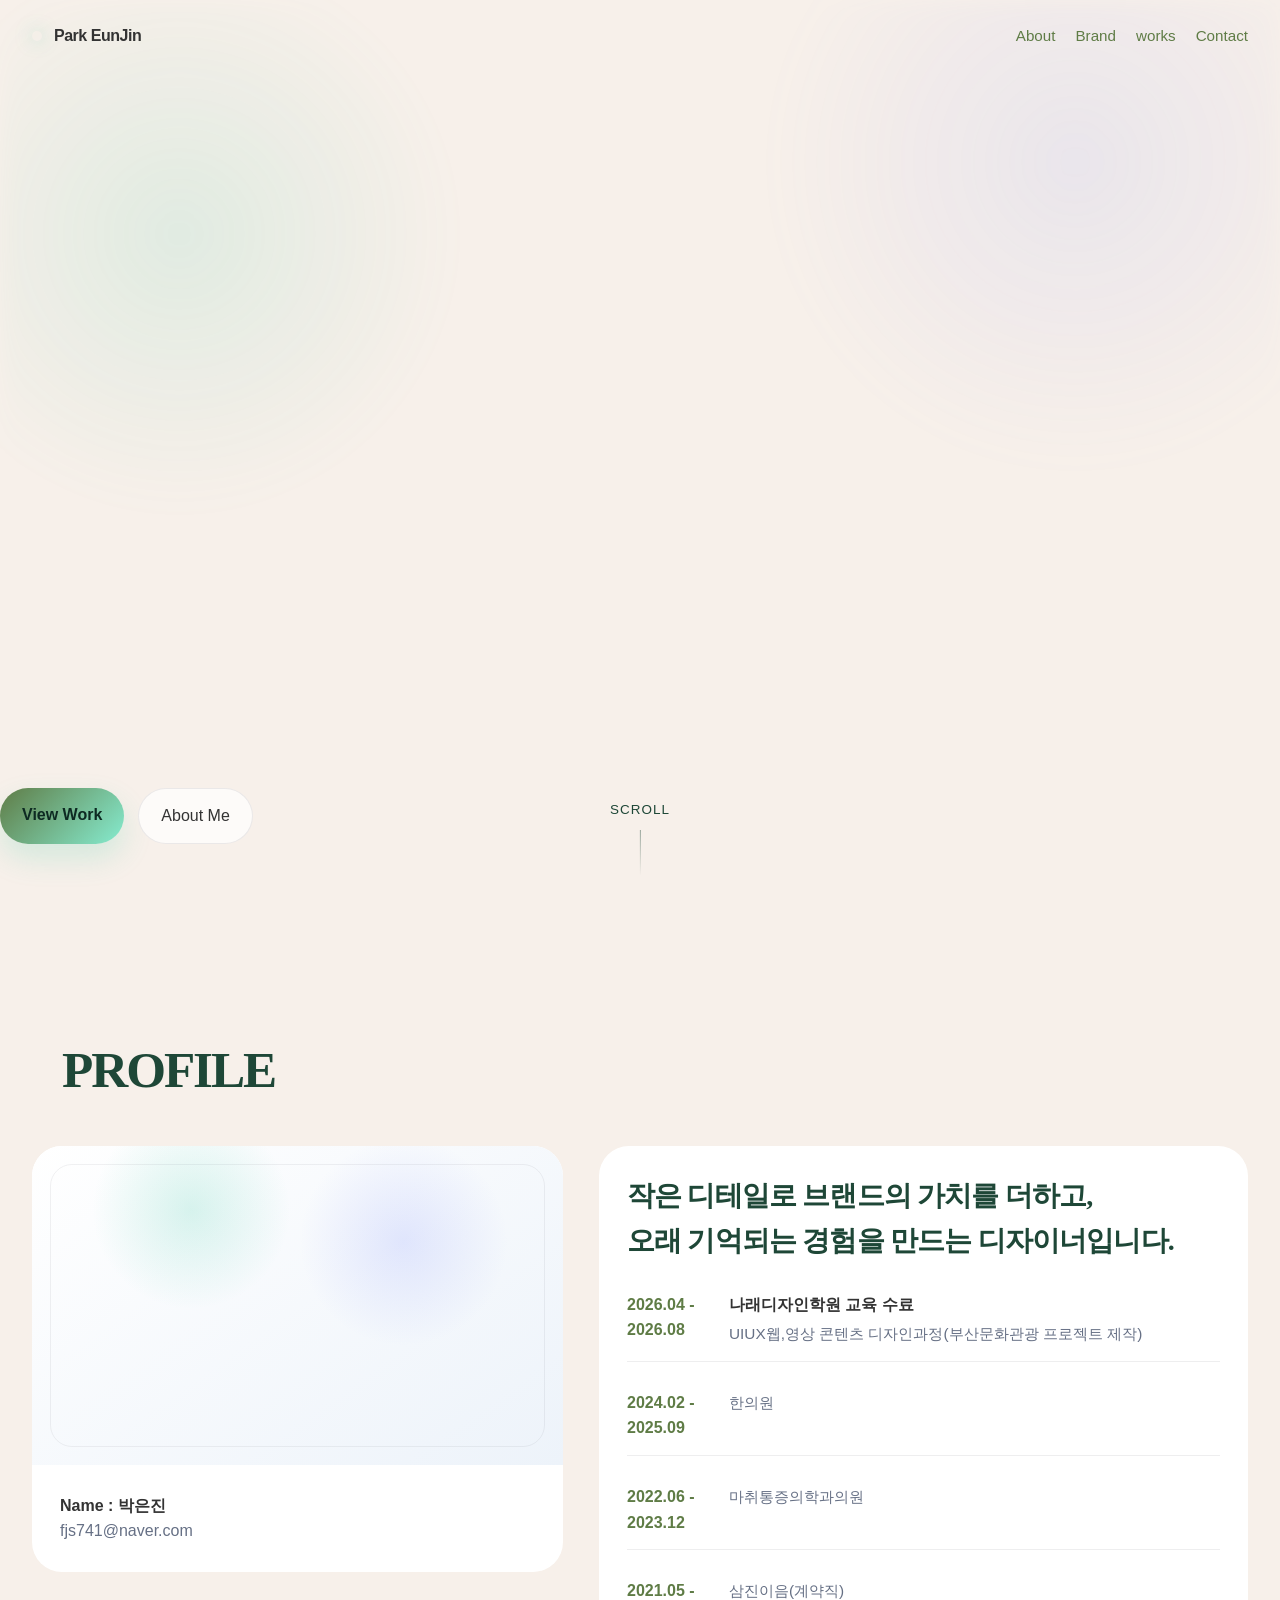
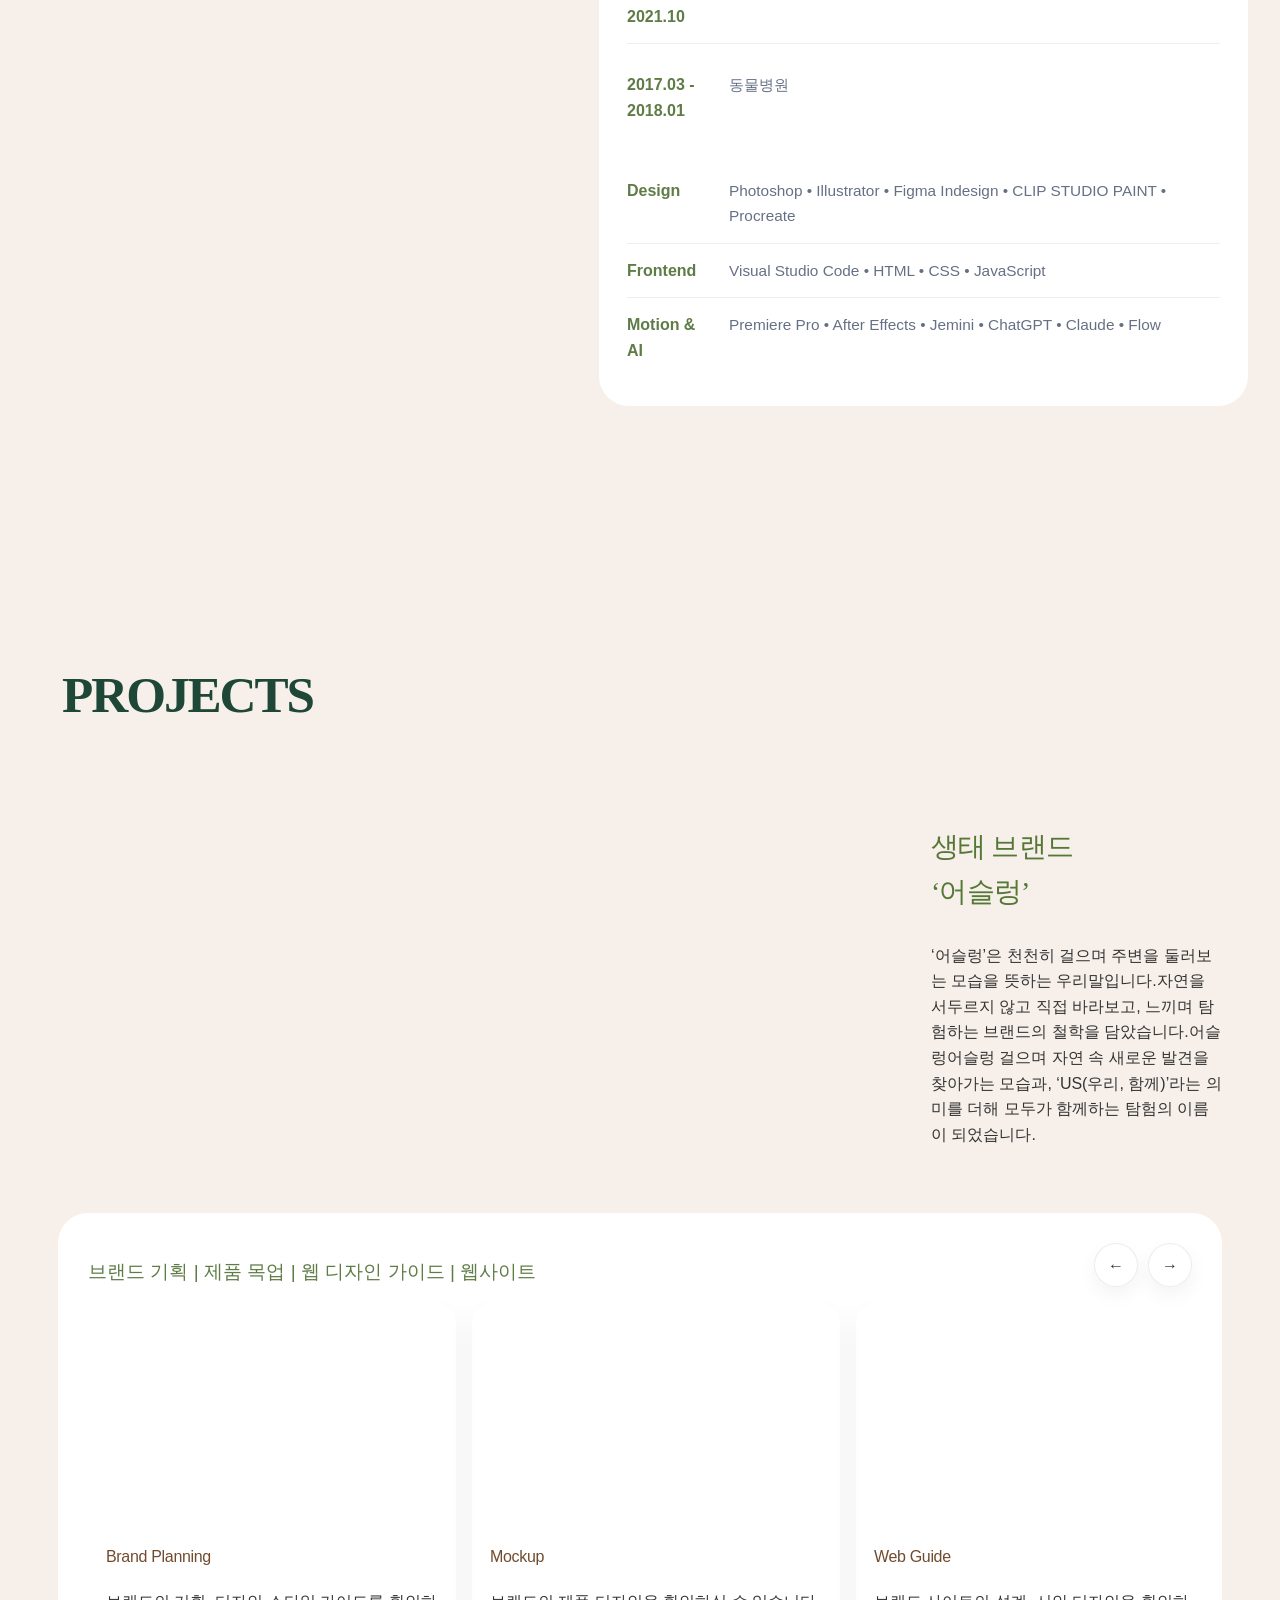
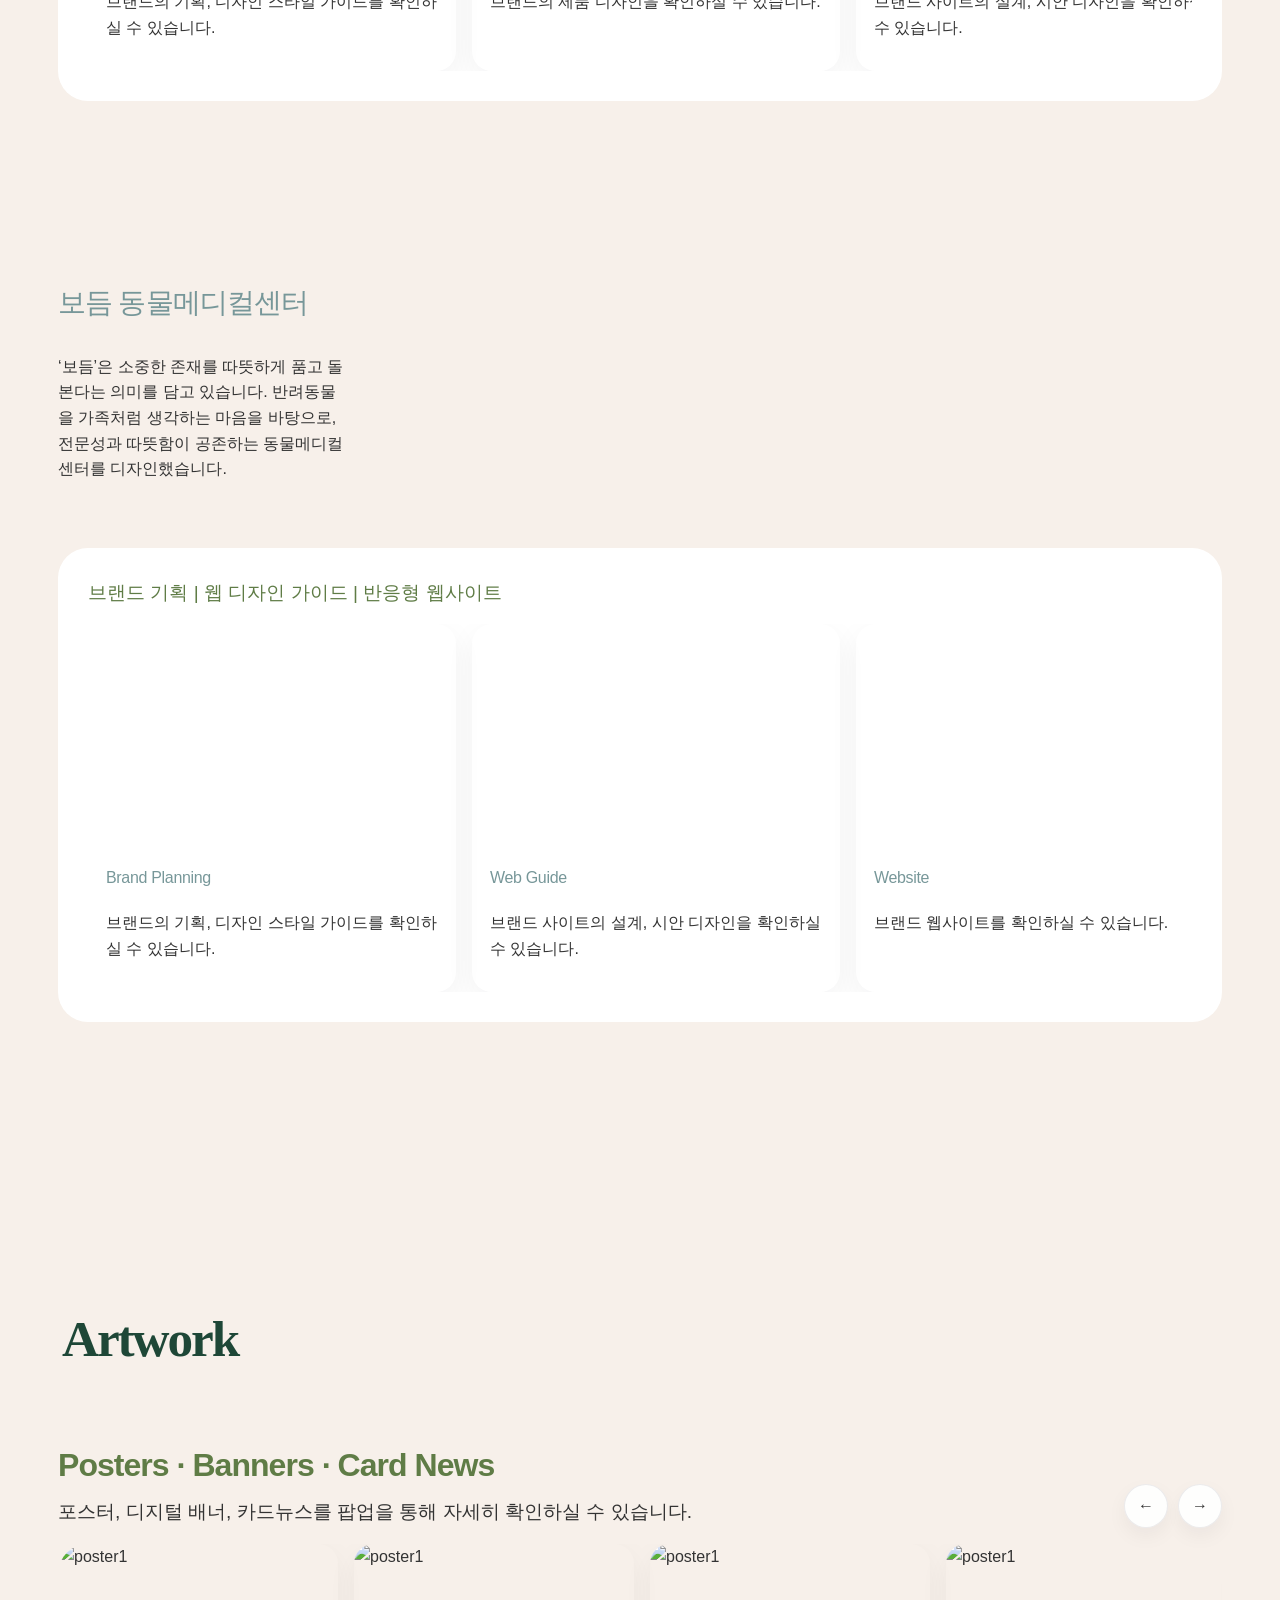
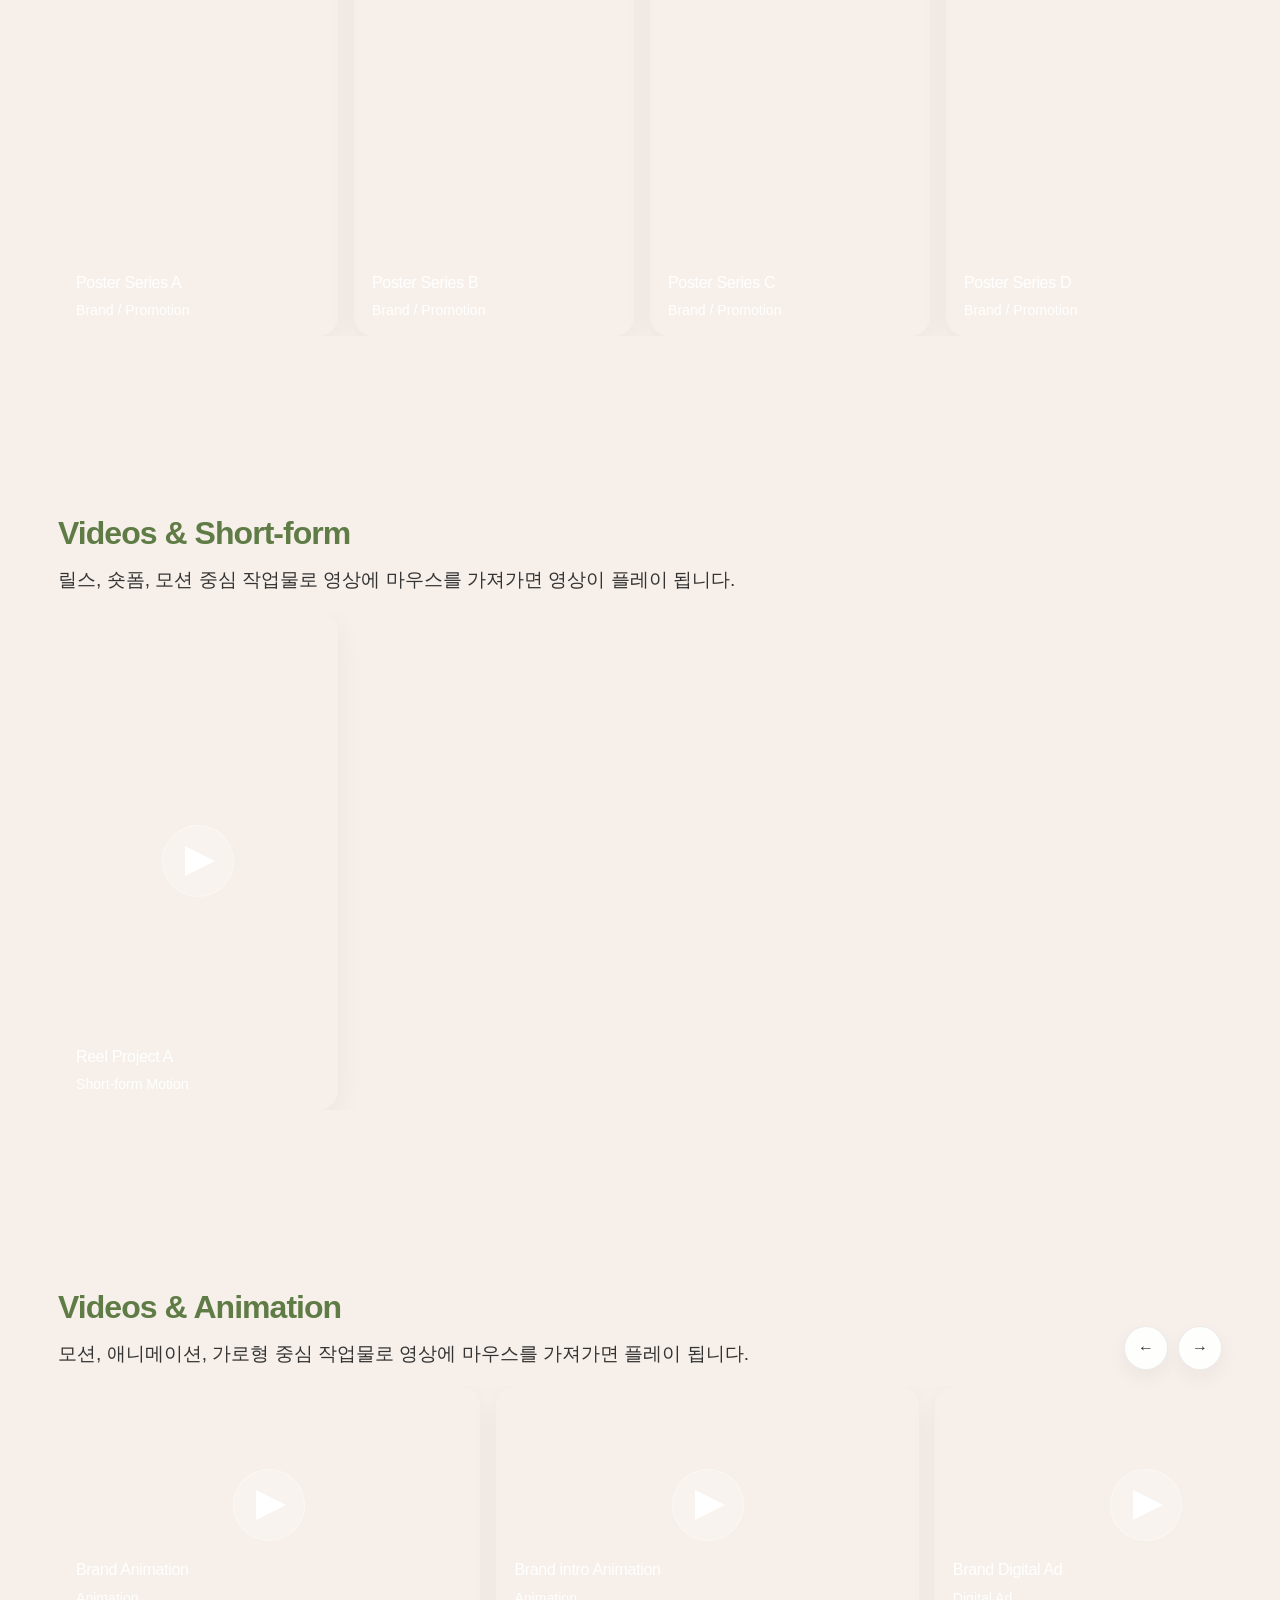
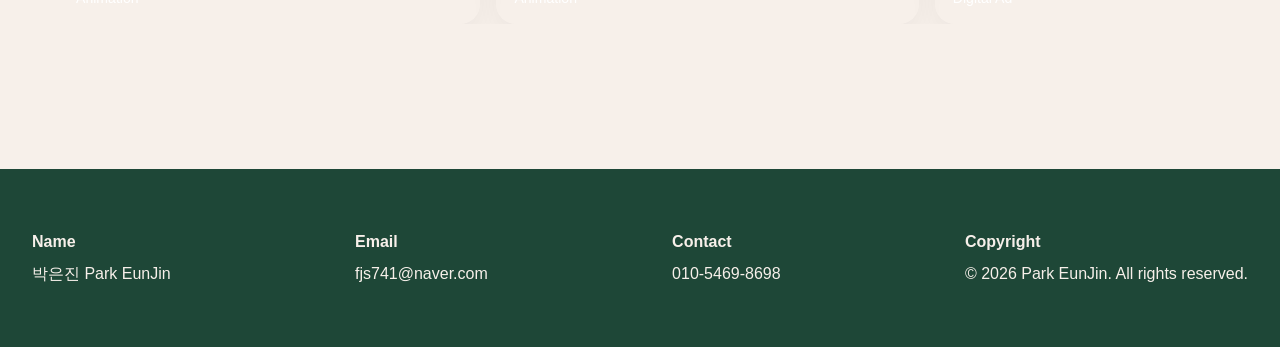
==== commit be083ee0: "어슬렁파비콘" ====
--- a/index.html
+++ b/index.html
@@ -12,7 +12,7 @@
   <link rel="stylesheet" href="./assets/css/style.css">
   <meta property="og:title" content="박은진_포트폴리오">
 <meta property="og:description" content="박은진의 포트폴리오입니다">
-<meta property="og:image" content="이미지 절대경로">
+<meta property="og:image" content="https://eunjinpark059.github.io/eunjin_portfolio/assets/img/og.jpg">
 <meta property="og:url" content="https://eunjinpark059.github.io/eunjin_portfolio/">
 <meta property="og:type" content="website">
 
@@ -199,10 +199,13 @@
             <div class="brand-project-box">
               <div class="brand-slider-head">
                 <span class="brand-slider-title">브랜드 기획 | 제품 목업 | 웹 디자인 가이드 | 웹사이트</span>
+
+                <!-- 버튼 -->
                 <div class="slider-controls">
                   <button class="slider-btn" type="button" data-slider-prev="brandTrack01">←</button>
                   <button class="slider-btn" type="button" data-slider-next="brandTrack01">→</button>
                 </div>
+
               </div>
               <div class="brand-track slider-track" id="brandTrack01">
 
@@ -286,7 +289,7 @@
                 <article class="thumb-card brand-thumb">
                   <a href="#none" target="_blank">
                     <video class="thumb-video" muted loop playsinline preload="metadata">
-                      <source src="assets/video/usr-logo.mp4" type="video/mp4" />
+                      <source src="./assets/video/bodeum_intro.mp4" type="video/mp4" />
                     </video></a>
                   <div class="thumb-overlay">
                     <strong>Brand Planning</strong>
@@ -297,7 +300,7 @@
                 <article class="thumb-card brand-thumb">
                   <a href="#none" target="_blank">
                     <video class="thumb-video" muted loop playsinline preload="metadata">
-                      <source src="assets/video/usr-desktop-sub.mp4" type="video/mp4" />
+                      <source src="./assets/video/bodeum_intro.mp4" type="video/mp4" />
                     </video>
                     <div class="thumb-overlay">
                       <strong>Web Guide</strong>
@@ -309,7 +312,7 @@
                 <article class="thumb-card brand-thumb">
                   <a href="https://eunjinpark059.github.io/bodeummc/" target="_blank">
                     <video class="thumb-video" muted loop playsinline preload="metadata">
-                      <source src="assets/video/usr-desktop.mp4" type="video/mp4" />
+                      <source src="./assets/video/bodeum_intro.mp4" type="video/mp4" />
                     </video>
                     <div class="thumb-overlay">
                       <strong>Website</strong>
--- a/assets/css/style.css
+++ b/assets/css/style.css
@@ -751,9 +751,9 @@
   scroll-snap-align: start;
 }
 
-/* .brand-track>.brand-thumb {
+.brand-track>.brand-thumb {
   width: min(360px, 32vw);
-} */
+}
 
 /* 브랜드카드 가로배치 갯수 */
 .brand-track>.brand-thumb {
@@ -1208,8 +1208,11 @@
   font-family: 'CookieRun';
 }
 
-.brand-project-box .thumb-overlay strong {
+#brandTrack01 .thumb-overlay strong {
   color: #714B2E;
+}
+#brandTrack02 .thumb-overlay strong {
+  color: #779799;
 }
 
 .slider-track{
